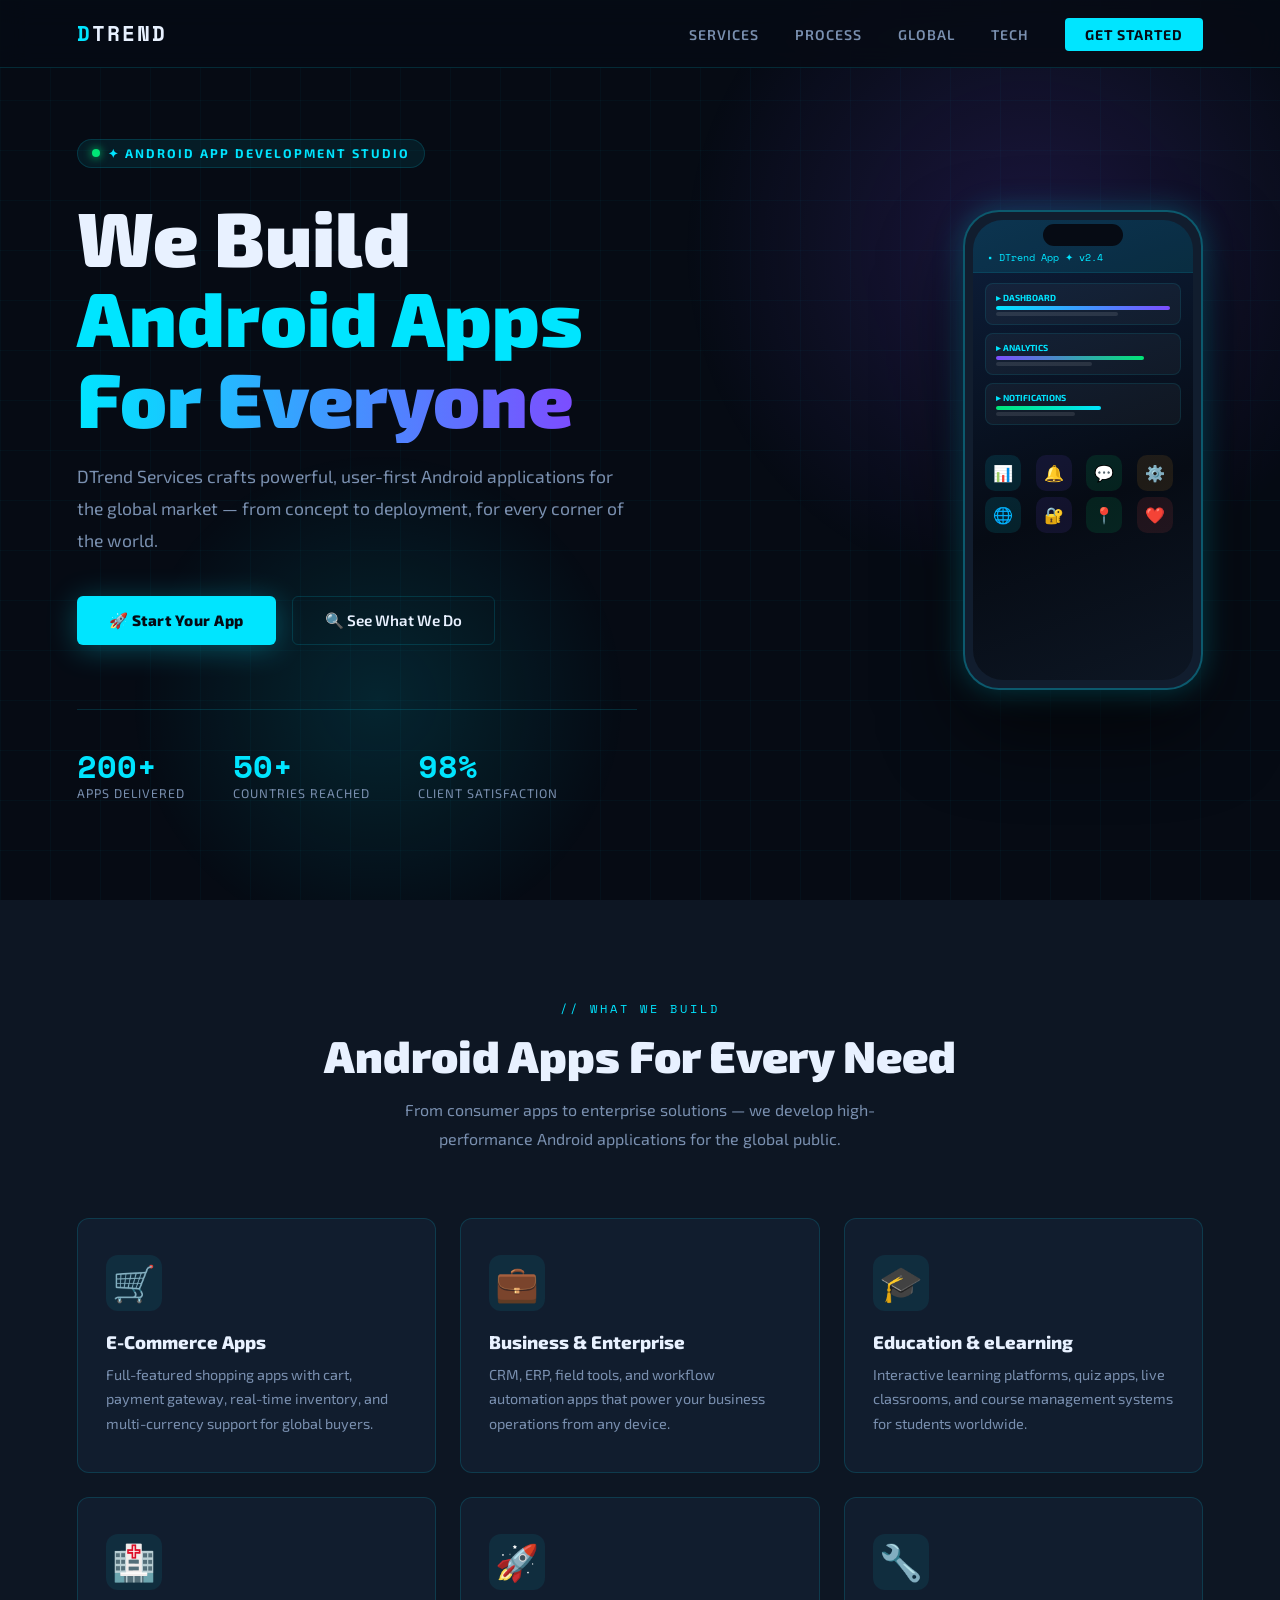
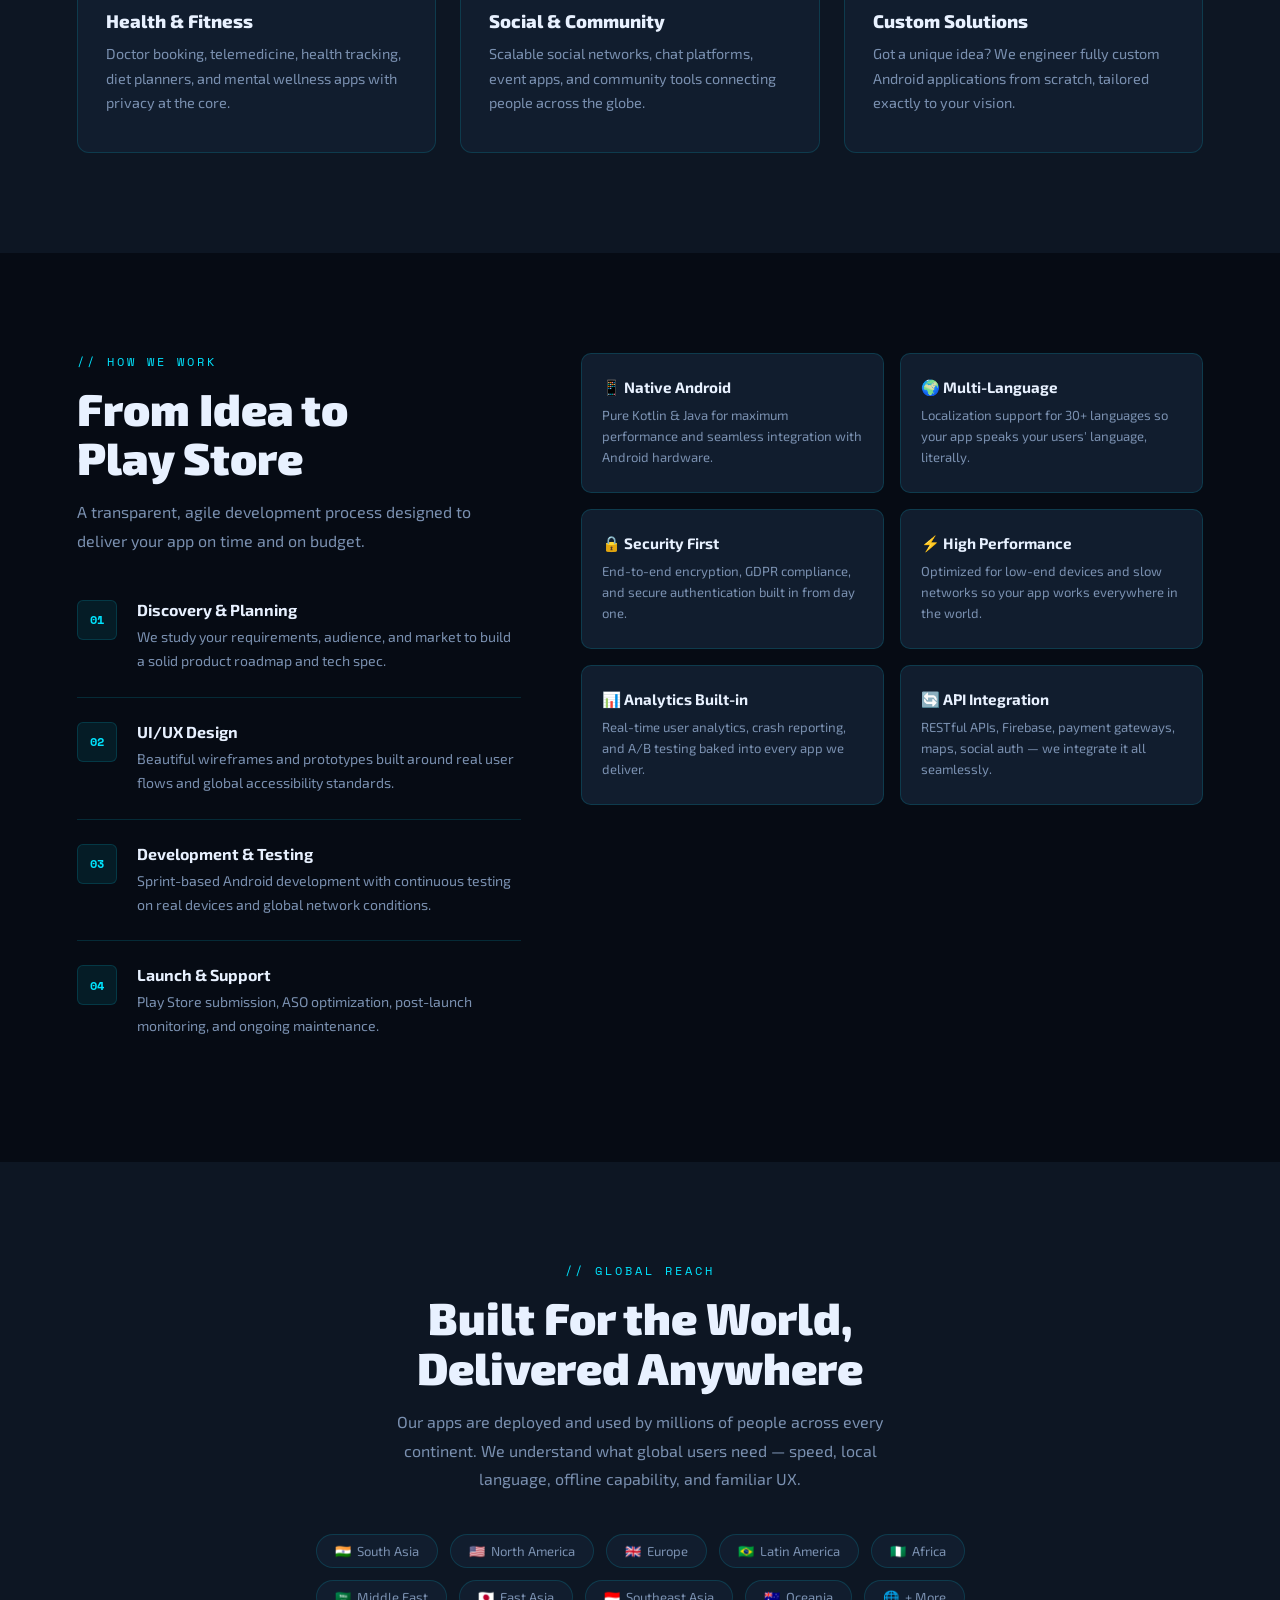
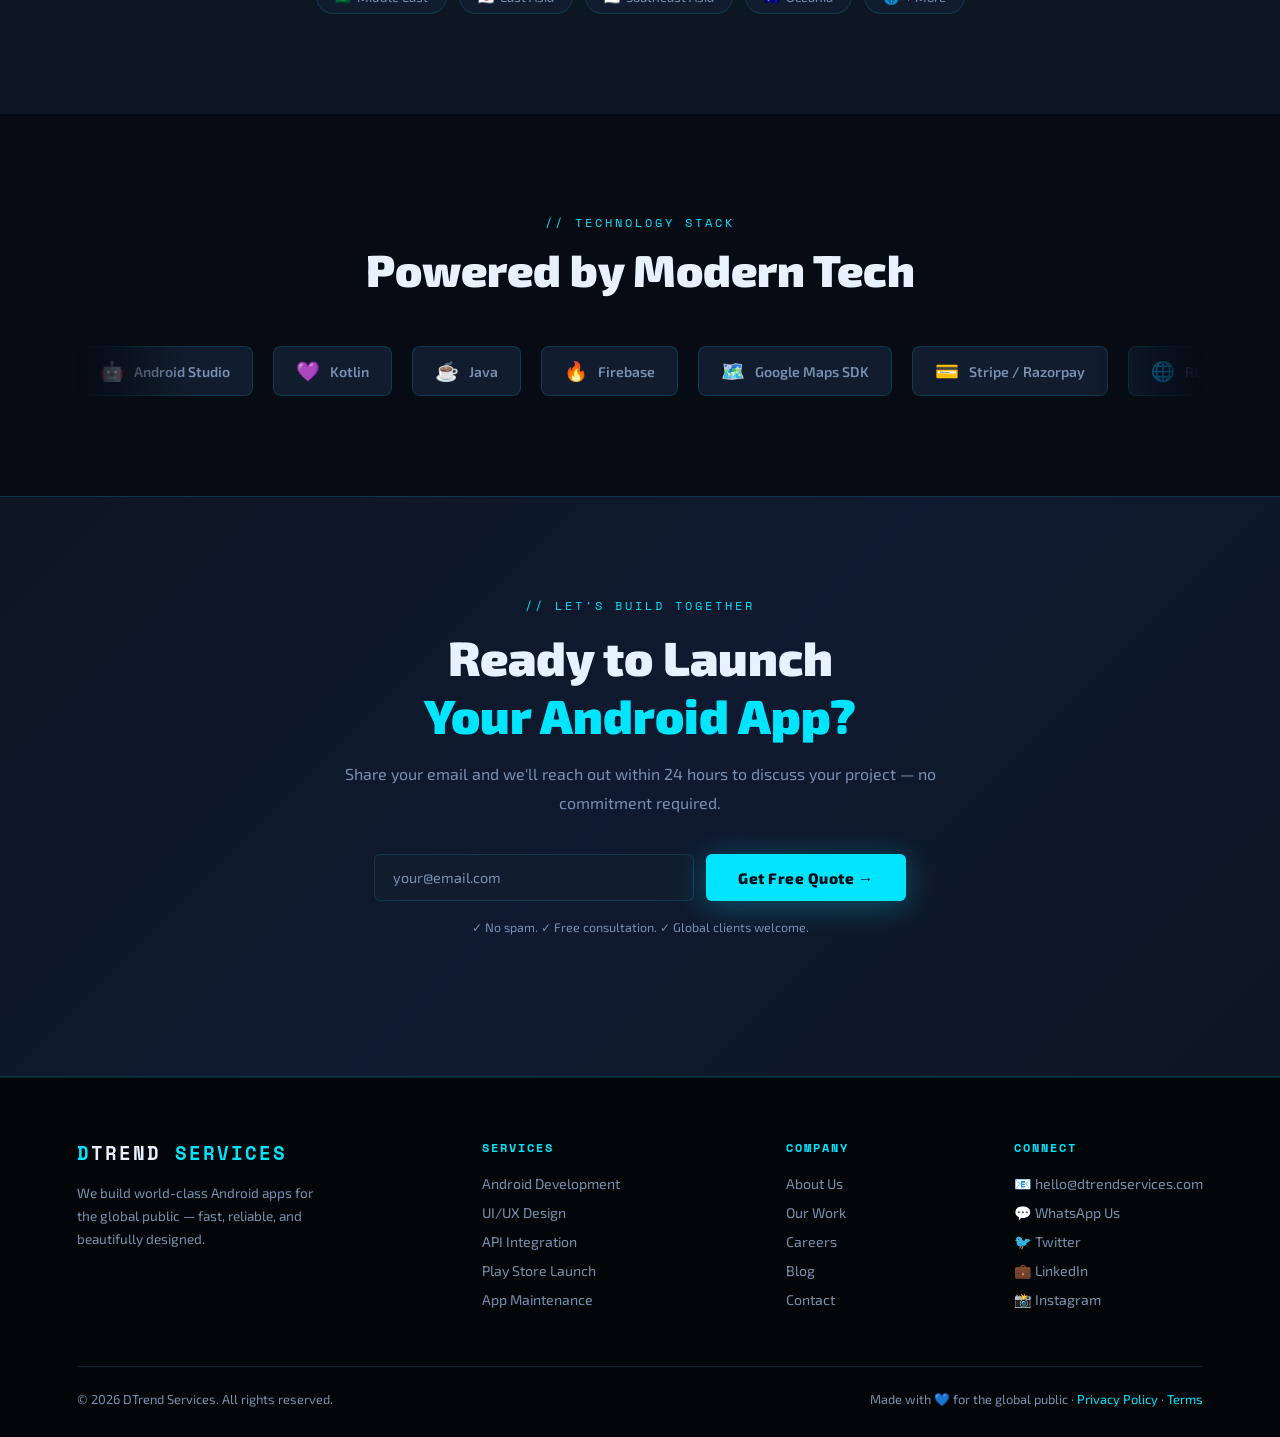
==== index.html @ 8a66a183 "create index.html" ====
<!DOCTYPE html>
<html lang="en">
<head>
  <meta charset="UTF-8" />
  <meta name="viewport" content="width=device-width, initial-scale=1.0"/>
  <title>DTrend Services – Android App Development</title>
  <link href="https://fonts.googleapis.com/css2?family=Exo+2:wght@300;400;600;800;900&family=Space+Mono:wght@400;700&display=swap" rel="stylesheet"/>
  <style>
    *, *::before, *::after { box-sizing: border-box; margin: 0; padding: 0; }

    :root {
      --bg: #060b14;
      --surface: #0d1623;
      --card: #111d2e;
      --accent: #00e5ff;
      --accent2: #7c4dff;
      --accent3: #00e676;
      --text: #e8f1ff;
      --muted: #7a90b0;
      --border: rgba(0,229,255,0.15);
      --glow: 0 0 30px rgba(0,229,255,0.25);
    }

    html { scroll-behavior: smooth; }

    body {
      font-family: 'Exo 2', sans-serif;
      background: var(--bg);
      color: var(--text);
      overflow-x: hidden;
    }

    /* ── GRID BACKGROUND ── */
    body::before {
      content: '';
      position: fixed;
      inset: 0;
      background-image:
        linear-gradient(rgba(0,229,255,0.03) 1px, transparent 1px),
        linear-gradient(90deg, rgba(0,229,255,0.03) 1px, transparent 1px);
      background-size: 50px 50px;
      pointer-events: none;
      z-index: 0;
    }

    /* ── NAV ── */
    nav {
      position: fixed; top: 0; width: 100%; z-index: 100;
      display: flex; align-items: center; justify-content: space-between;
      padding: 18px 6%;
      background: rgba(6,11,20,0.85);
      backdrop-filter: blur(14px);
      border-bottom: 1px solid var(--border);
    }
    .logo {
      font-family: 'Space Mono', monospace;
      font-size: 1.3rem; font-weight: 700;
      color: var(--accent);
      letter-spacing: 2px;
      text-decoration: none;
    }
    .logo span { color: var(--text); }
    nav ul { list-style: none; display: flex; gap: 36px; }
    nav ul a {
      color: var(--muted); text-decoration: none;
      font-size: 0.88rem; font-weight: 600; letter-spacing: 1px;
      text-transform: uppercase; transition: color 0.3s;
    }
    nav ul a:hover { color: var(--accent); }
    .nav-cta {
      background: var(--accent); color: #060b14 !important;
      padding: 8px 20px; border-radius: 4px;
      font-weight: 700 !important; transition: box-shadow 0.3s !important;
    }
    .nav-cta:hover { box-shadow: 0 0 20px rgba(0,229,255,0.5) !important; color: #060b14 !important; }

    /* ── HERO ── */
    #hero {
      position: relative; min-height: 100vh;
      display: flex; align-items: center;
      padding: 120px 6% 80px;
      overflow: hidden;
    }
    .hero-glow {
      position: absolute; width: 700px; height: 700px;
      background: radial-gradient(circle, rgba(124,77,255,0.18) 0%, transparent 70%);
      top: -100px; right: -100px; pointer-events: none;
    }
    .hero-glow2 {
      position: absolute; width: 500px; height: 500px;
      background: radial-gradient(circle, rgba(0,229,255,0.12) 0%, transparent 70%);
      bottom: -50px; left: 10%; pointer-events: none;
    }
    .hero-content { position: relative; z-index: 2; max-width: 700px; }
    .hero-badge {
      display: inline-flex; align-items: center; gap: 8px;
      background: rgba(0,229,255,0.08);
      border: 1px solid var(--border);
      padding: 6px 14px; border-radius: 20px;
      font-size: 0.78rem; font-weight: 700; letter-spacing: 2px;
      text-transform: uppercase; color: var(--accent); margin-bottom: 28px;
    }
    .hero-badge::before {
      content: ''; width: 8px; height: 8px; border-radius: 50%;
      background: var(--accent3);
      box-shadow: 0 0 10px var(--accent3);
      animation: pulse 2s infinite;
    }
    @keyframes pulse { 0%,100%{opacity:1} 50%{opacity:0.4} }

    h1 {
      font-size: clamp(2.8rem, 6vw, 5rem);
      font-weight: 900; line-height: 1.05;
      margin-bottom: 24px;
    }
    h1 .line-accent { color: var(--accent); }
    h1 .line-grad {
      background: linear-gradient(90deg, var(--accent), var(--accent2));
      -webkit-background-clip: text; -webkit-text-fill-color: transparent;
    }
    .hero-sub {
      font-size: 1.1rem; color: var(--muted); line-height: 1.8;
      max-width: 560px; margin-bottom: 40px;
    }
    .hero-btns { display: flex; gap: 16px; flex-wrap: wrap; }
    .btn-primary {
      display: inline-flex; align-items: center; gap: 8px;
      background: var(--accent); color: #060b14;
      padding: 14px 32px; border-radius: 6px;
      font-weight: 800; font-size: 0.95rem; letter-spacing: 0.5px;
      text-decoration: none; transition: all 0.3s;
      box-shadow: 0 4px 30px rgba(0,229,255,0.3);
    }
    .btn-primary:hover { transform: translateY(-2px); box-shadow: 0 8px 40px rgba(0,229,255,0.5); }
    .btn-secondary {
      display: inline-flex; align-items: center; gap: 8px;
      border: 1px solid var(--border); color: var(--text);
      padding: 14px 32px; border-radius: 6px;
      font-weight: 600; font-size: 0.95rem;
      text-decoration: none; transition: all 0.3s;
    }
    .btn-secondary:hover { border-color: var(--accent); color: var(--accent); }

    .hero-stats {
      display: flex; gap: 48px; margin-top: 64px;
      padding-top: 40px; border-top: 1px solid var(--border);
      flex-wrap: wrap;
    }
    .stat-item {}
    .stat-num {
      font-family: 'Space Mono', monospace;
      font-size: 2rem; font-weight: 700;
      color: var(--accent); line-height: 1;
    }
    .stat-label { font-size: 0.78rem; color: var(--muted); margin-top: 4px; text-transform: uppercase; letter-spacing: 1px; }

    /* PHONE MOCKUP */
    .hero-phone {
      position: absolute; right: 6%; top: 50%;
      transform: translateY(-50%);
      z-index: 2;
    }
    .phone-frame {
      width: 240px; height: 480px;
      background: var(--card);
      border-radius: 36px;
      border: 2px solid rgba(0,229,255,0.3);
      box-shadow: var(--glow), 0 40px 80px rgba(0,0,0,0.6);
      position: relative; overflow: hidden;
      animation: float 4s ease-in-out infinite;
    }
    @keyframes float { 0%,100%{transform:translateY(0)} 50%{transform:translateY(-14px)} }
    .phone-notch {
      position: absolute; top: 12px; left: 50%; transform: translateX(-50%);
      width: 80px; height: 22px; background: #060b14;
      border-radius: 12px; z-index: 5;
    }
    .phone-screen {
      position: absolute; inset: 8px;
      border-radius: 30px; overflow: hidden;
      background: linear-gradient(160deg, #0d1f3c 0%, #060b14 60%, #0d1623 100%);
    }
    .phone-app-bar {
      background: rgba(0,229,255,0.1);
      padding: 30px 14px 8px;
      font-size: 0.6rem; color: var(--accent);
      font-family: 'Space Mono', monospace;
      border-bottom: 1px solid rgba(0,229,255,0.1);
    }
    .phone-app-content { padding: 10px 12px; }
    .phone-card {
      background: rgba(255,255,255,0.04);
      border: 1px solid rgba(0,229,255,0.1);
      border-radius: 8px; padding: 8px 10px;
      margin-bottom: 8px;
    }
    .phone-card-title { font-size: 0.55rem; color: var(--accent); font-weight: 700; margin-bottom: 3px; }
    .phone-card-bar {
      height: 4px; border-radius: 2px;
      background: linear-gradient(90deg, var(--accent), var(--accent2));
      margin-bottom: 2px;
    }
    .phone-card-bar2 {
      height: 4px; border-radius: 2px;
      background: rgba(255,255,255,0.1); width: 70%;
    }
    .phone-icons {
      display: grid; grid-template-columns: repeat(4,1fr);
      gap: 6px; padding: 12px;
    }
    .phone-icon {
      width: 36px; height: 36px; border-radius: 10px;
      display: flex; align-items: center; justify-content: center;
      font-size: 1rem;
    }

    /* ── SECTIONS COMMON ── */
    section { position: relative; z-index: 1; padding: 100px 6%; }
    .section-label {
      font-family: 'Space Mono', monospace;
      font-size: 0.72rem; letter-spacing: 3px; text-transform: uppercase;
      color: var(--accent); margin-bottom: 14px;
    }
    .section-title {
      font-size: clamp(1.8rem, 3.5vw, 2.8rem);
      font-weight: 900; line-height: 1.1; margin-bottom: 16px;
    }
    .section-sub { color: var(--muted); font-size: 1rem; max-width: 540px; line-height: 1.8; }

    /* ── SERVICES ── */
    #services { background: var(--surface); }
    .services-header { text-align: center; margin-bottom: 64px; }
    .services-header .section-sub { margin: 0 auto; }
    .services-grid {
      display: grid;
      grid-template-columns: repeat(auto-fit, minmax(280px, 1fr));
      gap: 24px;
    }
    .service-card {
      background: var(--card);
      border: 1px solid var(--border);
      border-radius: 12px;
      padding: 36px 28px;
      transition: all 0.35s;
      position: relative; overflow: hidden;
    }
    .service-card::before {
      content: '';
      position: absolute; top: 0; left: 0; right: 0; height: 2px;
      background: linear-gradient(90deg, var(--accent), var(--accent2));
      transform: scaleX(0); transform-origin: left;
      transition: transform 0.35s;
    }
    .service-card:hover { transform: translateY(-6px); border-color: rgba(0,229,255,0.3); box-shadow: var(--glow); }
    .service-card:hover::before { transform: scaleX(1); }
    .service-icon {
      font-size: 2.2rem; margin-bottom: 20px;
      width: 56px; height: 56px;
      background: rgba(0,229,255,0.08); border-radius: 12px;
      display: flex; align-items: center; justify-content: center;
    }
    .service-title { font-size: 1.15rem; font-weight: 800; margin-bottom: 10px; }
    .service-desc { color: var(--muted); font-size: 0.9rem; line-height: 1.7; }

    /* ── PROCESS ── */
    #process {}
    .process-wrap { display: flex; align-items: flex-start; gap: 60px; flex-wrap: wrap; }
    .process-left { flex: 1; min-width: 280px; }
    .process-right { flex: 1.4; min-width: 280px; }
    .step-list { margin-top: 20px; }
    .step-item {
      display: flex; gap: 20px; padding: 24px 0;
      border-bottom: 1px solid var(--border);
      transition: all 0.3s;
    }
    .step-item:last-child { border-bottom: none; }
    .step-num {
      font-family: 'Space Mono', monospace;
      font-size: 0.75rem; color: var(--accent);
      background: rgba(0,229,255,0.08);
      border: 1px solid var(--border);
      width: 40px; height: 40px; min-width: 40px;
      display: flex; align-items: center; justify-content: center;
      border-radius: 6px; font-weight: 700;
    }
    .step-content h4 { font-size: 1rem; font-weight: 700; margin-bottom: 6px; }
    .step-content p { color: var(--muted); font-size: 0.88rem; line-height: 1.7; }

    .feature-grid { display: grid; grid-template-columns: 1fr 1fr; gap: 16px; }
    .feature-box {
      background: var(--card);
      border: 1px solid var(--border);
      border-radius: 10px;
      padding: 24px 20px;
    }
    .feature-box h4 { font-size: 0.95rem; font-weight: 700; margin-bottom: 8px; }
    .feature-box p { color: var(--muted); font-size: 0.82rem; line-height: 1.6; }

    /* ── GLOBAL ── */
    #global { background: var(--surface); text-align: center; }
    .globe-wrap { max-width: 700px; margin: 0 auto; }
    .regions {
      display: flex; flex-wrap: wrap; justify-content: center;
      gap: 12px; margin-top: 40px;
    }
    .region-tag {
      background: var(--card); border: 1px solid var(--border);
      padding: 8px 18px; border-radius: 30px;
      font-size: 0.82rem; color: var(--muted);
      transition: all 0.3s;
    }
    .region-tag:hover { border-color: var(--accent); color: var(--accent); }
    .region-tag span { margin-right: 6px; }

    /* ── TECHNOLOGIES ── */
    #tech {}
    .tech-header { text-align: center; margin-bottom: 52px; }
    .tech-track {
      overflow: hidden;
      mask-image: linear-gradient(90deg, transparent, black 10%, black 90%, transparent);
    }
    .tech-inner {
      display: flex; gap: 20px;
      animation: scroll-tech 25s linear infinite;
      width: max-content;
    }
    @keyframes scroll-tech {
      0% { transform: translateX(0); }
      100% { transform: translateX(-50%); }
    }
    .tech-pill {
      display: flex; align-items: center; gap: 10px;
      background: var(--card); border: 1px solid var(--border);
      padding: 12px 22px; border-radius: 8px;
      font-size: 0.88rem; font-weight: 600; white-space: nowrap;
      color: var(--muted);
    }
    .tech-pill span { font-size: 1.2rem; }

    /* ── CTA ── */
    #cta {
      background: linear-gradient(135deg, #0d1623 0%, #0f1a30 50%, #0d1623 100%);
      border-top: 1px solid var(--border);
      border-bottom: 1px solid var(--border);
      text-align: center;
    }
    .cta-inner { max-width: 600px; margin: 0 auto; }
    .cta-inner h2 { font-size: clamp(2rem, 4vw, 3rem); font-weight: 900; margin-bottom: 16px; }
    .cta-inner p { color: var(--muted); margin-bottom: 36px; line-height: 1.8; }
    .cta-form {
      display: flex; gap: 12px; justify-content: center; flex-wrap: wrap;
      margin-bottom: 16px;
    }
    .cta-form input {
      flex: 1; min-width: 220px; max-width: 320px;
      background: var(--card); border: 1px solid var(--border);
      color: var(--text); padding: 14px 18px;
      border-radius: 6px; font-family: 'Exo 2', sans-serif;
      font-size: 0.9rem; outline: none; transition: border 0.3s;
    }
    .cta-form input:focus { border-color: var(--accent); }
    .cta-form input::placeholder { color: var(--muted); }
    .cta-note { font-size: 0.78rem; color: var(--muted); }

    /* ── FOOTER ── */
    footer {
      background: #030609;
      padding: 60px 6% 30px;
      border-top: 1px solid var(--border);
    }
    .footer-top {
      display: flex; justify-content: space-between;
      flex-wrap: wrap; gap: 40px; margin-bottom: 48px;
    }
    .footer-brand .logo { font-size: 1.2rem; display: block; margin-bottom: 14px; }
    .footer-brand p { color: var(--muted); font-size: 0.85rem; max-width: 240px; line-height: 1.7; }
    .footer-col h5 {
      font-size: 0.78rem; text-transform: uppercase; letter-spacing: 2px;
      color: var(--accent); margin-bottom: 16px; font-family: 'Space Mono', monospace;
    }
    .footer-col ul { list-style: none; }
    .footer-col li { margin-bottom: 10px; }
    .footer-col a { color: var(--muted); text-decoration: none; font-size: 0.88rem; transition: color 0.3s; }
    .footer-col a:hover { color: var(--text); }
    .footer-bottom {
      border-top: 1px solid var(--border);
      padding-top: 24px;
      display: flex; justify-content: space-between;
      align-items: center; flex-wrap: gap;
      font-size: 0.8rem; color: var(--muted);
    }
    .footer-bottom a { color: var(--accent); text-decoration: none; }

    /* ── ANIMATIONS ── */
    .fade-up {
      opacity: 0; transform: translateY(30px);
      transition: opacity 0.6s ease, transform 0.6s ease;
    }
    .fade-up.visible { opacity: 1; transform: translateY(0); }

    /* ── RESPONSIVE ── */
    @media (max-width: 900px) {
      .hero-phone { display: none; }
      nav ul { display: none; }
      .process-wrap { flex-direction: column; }
      .feature-grid { grid-template-columns: 1fr; }
    }
    @media (max-width: 600px) {
      section { padding: 70px 5%; }
      .hero-stats { gap: 28px; }
    }
  </style>
</head>
<body>

<!-- NAV -->
<nav>
  <a href="#" class="logo">D<span>TREND</span></a>
  <ul>
    <li><a href="#services">Services</a></li>
    <li><a href="#process">Process</a></li>
    <li><a href="#global">Global</a></li>
    <li><a href="#tech">Tech</a></li>
    <li><a href="#cta" class="nav-cta">Get Started</a></li>
  </ul>
</nav>

<!-- HERO -->
<section id="hero">
  <div class="hero-glow"></div>
  <div class="hero-glow2"></div>
  <div class="hero-content">
    <div class="hero-badge">✦ Android App Development Studio</div>
    <h1>
      We Build<br/>
      <span class="line-accent">Android Apps</span><br/>
      <span class="line-grad">For Everyone</span>
    </h1>
    <p class="hero-sub">
      DTrend Services crafts powerful, user-first Android applications for the global market — from concept to deployment, for every corner of the world.
    </p>
    <div class="hero-btns">
      <a href="#cta" class="btn-primary">🚀 Start Your App</a>
      <a href="#services" class="btn-secondary">🔍 See What We Do</a>
    </div>
    <div class="hero-stats">
      <div class="stat-item">
        <div class="stat-num">200+</div>
        <div class="stat-label">Apps Delivered</div>
      </div>
      <div class="stat-item">
        <div class="stat-num">50+</div>
        <div class="stat-label">Countries Reached</div>
      </div>
      <div class="stat-item">
        <div class="stat-num">98%</div>
        <div class="stat-label">Client Satisfaction</div>
      </div>
    </div>
  </div>

  <!-- Phone Mockup -->
  <div class="hero-phone">
    <div class="phone-frame">
      <div class="phone-notch"></div>
      <div class="phone-screen">
        <div class="phone-app-bar">▪ DTrend App ✦ v2.4</div>
        <div class="phone-app-content">
          <div class="phone-card">
            <div class="phone-card-title">▸ DASHBOARD</div>
            <div class="phone-card-bar"></div>
            <div class="phone-card-bar2"></div>
          </div>
          <div class="phone-card">
            <div class="phone-card-title">▸ ANALYTICS</div>
            <div class="phone-card-bar" style="width:85%;background:linear-gradient(90deg,#7c4dff,#00e676)"></div>
            <div class="phone-card-bar2" style="width:55%"></div>
          </div>
          <div class="phone-card">
            <div class="phone-card-title">▸ NOTIFICATIONS</div>
            <div class="phone-card-bar" style="width:60%;background:linear-gradient(90deg,#00e676,#00e5ff)"></div>
            <div class="phone-card-bar2" style="width:45%"></div>
          </div>
        </div>
        <div class="phone-icons">
          <div class="phone-icon" style="background:rgba(0,229,255,0.1)">📊</div>
          <div class="phone-icon" style="background:rgba(124,77,255,0.1)">🔔</div>
          <div class="phone-icon" style="background:rgba(0,230,118,0.1)">💬</div>
          <div class="phone-icon" style="background:rgba(255,167,38,0.1)">⚙️</div>
          <div class="phone-icon" style="background:rgba(0,229,255,0.1)">🌐</div>
          <div class="phone-icon" style="background:rgba(124,77,255,0.1)">🔐</div>
          <div class="phone-icon" style="background:rgba(0,230,118,0.1)">📍</div>
          <div class="phone-icon" style="background:rgba(255,82,82,0.1)">❤️</div>
        </div>
      </div>
    </div>
  </div>
</section>

<!-- SERVICES -->
<section id="services">
  <div class="services-header fade-up">
    <div class="section-label">// What We Build</div>
    <h2 class="section-title">Android Apps For Every Need</h2>
    <p class="section-sub">From consumer apps to enterprise solutions — we develop high-performance Android applications for the global public.</p>
  </div>
  <div class="services-grid">
    <div class="service-card fade-up">
      <div class="service-icon">🛒</div>
      <div class="service-title">E-Commerce Apps</div>
      <p class="service-desc">Full-featured shopping apps with cart, payment gateway, real-time inventory, and multi-currency support for global buyers.</p>
    </div>
    <div class="service-card fade-up">
      <div class="service-icon">💼</div>
      <div class="service-title">Business & Enterprise</div>
      <p class="service-desc">CRM, ERP, field tools, and workflow automation apps that power your business operations from any device.</p>
    </div>
    <div class="service-card fade-up">
      <div class="service-icon">🎓</div>
      <div class="service-title">Education & eLearning</div>
      <p class="service-desc">Interactive learning platforms, quiz apps, live classrooms, and course management systems for students worldwide.</p>
    </div>
    <div class="service-card fade-up">
      <div class="service-icon">🏥</div>
      <div class="service-title">Health & Fitness</div>
      <p class="service-desc">Doctor booking, telemedicine, health tracking, diet planners, and mental wellness apps with privacy at the core.</p>
    </div>
    <div class="service-card fade-up">
      <div class="service-icon">🚀</div>
      <div class="service-title">Social & Community</div>
      <p class="service-desc">Scalable social networks, chat platforms, event apps, and community tools connecting people across the globe.</p>
    </div>
    <div class="service-card fade-up">
      <div class="service-icon">🔧</div>
      <div class="service-title">Custom Solutions</div>
      <p class="service-desc">Got a unique idea? We engineer fully custom Android applications from scratch, tailored exactly to your vision.</p>
    </div>
  </div>
</section>

<!-- PROCESS -->
<section id="process">
  <div class="process-wrap">
    <div class="process-left fade-up">
      <div class="section-label">// How We Work</div>
      <h2 class="section-title">From Idea to<br/>Play Store</h2>
      <p class="section-sub">A transparent, agile development process designed to deliver your app on time and on budget.</p>
      <div class="step-list">
        <div class="step-item">
          <div class="step-num">01</div>
          <div class="step-content">
            <h4>Discovery & Planning</h4>
            <p>We study your requirements, audience, and market to build a solid product roadmap and tech spec.</p>
          </div>
        </div>
        <div class="step-item">
          <div class="step-num">02</div>
          <div class="step-content">
            <h4>UI/UX Design</h4>
            <p>Beautiful wireframes and prototypes built around real user flows and global accessibility standards.</p>
          </div>
        </div>
        <div class="step-item">
          <div class="step-num">03</div>
          <div class="step-content">
            <h4>Development & Testing</h4>
            <p>Sprint-based Android development with continuous testing on real devices and global network conditions.</p>
          </div>
        </div>
        <div class="step-item">
          <div class="step-num">04</div>
          <div class="step-content">
            <h4>Launch & Support</h4>
            <p>Play Store submission, ASO optimization, post-launch monitoring, and ongoing maintenance.</p>
          </div>
        </div>
      </div>
    </div>
    <div class="process-right fade-up">
      <div class="feature-grid">
        <div class="feature-box">
          <h4>📱 Native Android</h4>
          <p>Pure Kotlin & Java for maximum performance and seamless integration with Android hardware.</p>
        </div>
        <div class="feature-box">
          <h4>🌍 Multi-Language</h4>
          <p>Localization support for 30+ languages so your app speaks your users' language, literally.</p>
        </div>
        <div class="feature-box">
          <h4>🔒 Security First</h4>
          <p>End-to-end encryption, GDPR compliance, and secure authentication built in from day one.</p>
        </div>
        <div class="feature-box">
          <h4>⚡ High Performance</h4>
          <p>Optimized for low-end devices and slow networks so your app works everywhere in the world.</p>
        </div>
        <div class="feature-box">
          <h4>📊 Analytics Built-in</h4>
          <p>Real-time user analytics, crash reporting, and A/B testing baked into every app we deliver.</p>
        </div>
        <div class="feature-box">
          <h4>🔄 API Integration</h4>
          <p>RESTful APIs, Firebase, payment gateways, maps, social auth — we integrate it all seamlessly.</p>
        </div>
      </div>
    </div>
  </div>
</section>

<!-- GLOBAL REACH -->
<section id="global">
  <div class="globe-wrap fade-up">
    <div class="section-label">// Global Reach</div>
    <h2 class="section-title">Built For the World,<br/>Delivered Anywhere</h2>
    <p class="section-sub" style="margin:0 auto">Our apps are deployed and used by millions of people across every continent. We understand what global users need — speed, local language, offline capability, and familiar UX.</p>
    <div class="regions">
      <div class="region-tag"><span>🇮🇳</span>South Asia</div>
      <div class="region-tag"><span>🇺🇸</span>North America</div>
      <div class="region-tag"><span>🇬🇧</span>Europe</div>
      <div class="region-tag"><span>🇧🇷</span>Latin America</div>
      <div class="region-tag"><span>🇳🇬</span>Africa</div>
      <div class="region-tag"><span>🇸🇦</span>Middle East</div>
      <div class="region-tag"><span>🇯🇵</span>East Asia</div>
      <div class="region-tag"><span>🇮🇩</span>Southeast Asia</div>
      <div class="region-tag"><span>🇦🇺</span>Oceania</div>
      <div class="region-tag"><span>🌐</span>+ More</div>
    </div>
  </div>
</section>

<!-- TECH STACK -->
<section id="tech">
  <div class="tech-header fade-up">
    <div class="section-label">// Technology Stack</div>
    <h2 class="section-title">Powered by Modern Tech</h2>
  </div>
  <div class="tech-track">
    <div class="tech-inner" id="techInner">
      <div class="tech-pill"><span>🤖</span> Android Studio</div>
      <div class="tech-pill"><span>💜</span> Kotlin</div>
      <div class="tech-pill"><span>☕</span> Java</div>
      <div class="tech-pill"><span>🔥</span> Firebase</div>
      <div class="tech-pill"><span>🗺️</span> Google Maps SDK</div>
      <div class="tech-pill"><span>💳</span> Stripe / Razorpay</div>
      <div class="tech-pill"><span>🌐</span> REST APIs</div>
      <div class="tech-pill"><span>📦</span> Room DB</div>
      <div class="tech-pill"><span>🏛️</span> MVVM Architecture</div>
      <div class="tech-pill"><span>🧪</span> Espresso Testing</div>
      <div class="tech-pill"><span>📡</span> Retrofit</div>
      <div class="tech-pill"><span>🐳</span> Docker Backend</div>
      <div class="tech-pill"><span>☁️</span> AWS / GCP</div>
      <div class="tech-pill"><span>🔔</span> FCM Push Notifications</div>
      <!-- Duplicate for loop -->
      <div class="tech-pill"><span>🤖</span> Android Studio</div>
      <div class="tech-pill"><span>💜</span> Kotlin</div>
      <div class="tech-pill"><span>☕</span> Java</div>
      <div class="tech-pill"><span>🔥</span> Firebase</div>
      <div class="tech-pill"><span>🗺️</span> Google Maps SDK</div>
      <div class="tech-pill"><span>💳</span> Stripe / Razorpay</div>
      <div class="tech-pill"><span>🌐</span> REST APIs</div>
      <div class="tech-pill"><span>📦</span> Room DB</div>
      <div class="tech-pill"><span>🏛️</span> MVVM Architecture</div>
      <div class="tech-pill"><span>🧪</span> Espresso Testing</div>
      <div class="tech-pill"><span>📡</span> Retrofit</div>
      <div class="tech-pill"><span>🐳</span> Docker Backend</div>
      <div class="tech-pill"><span>☁️</span> AWS / GCP</div>
      <div class="tech-pill"><span>🔔</span> FCM Push Notifications</div>
    </div>
  </div>
</section>

<!-- CTA -->
<section id="cta">
  <div class="cta-inner fade-up">
    <div class="section-label">// Let's Build Together</div>
    <h2>Ready to Launch<br/><span style="color:var(--accent)">Your Android App?</span></h2>
    <p>Share your email and we'll reach out within 24 hours to discuss your project — no commitment required.</p>
    <div class="cta-form">
      <input type="email" placeholder="your@email.com" id="emailInput"/>
      <a href="mailto:hello@dtrendservices.com" class="btn-primary" onclick="handleCTA()">Get Free Quote →</a>
    </div>
    <p class="cta-note">✓ No spam. ✓ Free consultation. ✓ Global clients welcome.</p>
  </div>
</section>

<!-- FOOTER -->
<footer>
  <div class="footer-top">
    <div class="footer-brand">
      <a href="#" class="logo">D<span>TREND</span> SERVICES</a>
      <p>We build world-class Android apps for the global public — fast, reliable, and beautifully designed.</p>
    </div>
    <div class="footer-col">
      <h5>Services</h5>
      <ul>
        <li><a href="#">Android Development</a></li>
        <li><a href="#">UI/UX Design</a></li>
        <li><a href="#">API Integration</a></li>
        <li><a href="#">Play Store Launch</a></li>
        <li><a href="#">App Maintenance</a></li>
      </ul>
    </div>
    <div class="footer-col">
      <h5>Company</h5>
      <ul>
        <li><a href="#">About Us</a></li>
        <li><a href="#">Our Work</a></li>
        <li><a href="#">Careers</a></li>
        <li><a href="#">Blog</a></li>
        <li><a href="#">Contact</a></li>
      </ul>
    </div>
    <div class="footer-col">
      <h5>Connect</h5>
      <ul>
        <li><a href="mailto:hello@dtrendservices.com">📧 hello@dtrendservices.com</a></li>
        <li><a href="#">💬 WhatsApp Us</a></li>
        <li><a href="#">🐦 Twitter</a></li>
        <li><a href="#">💼 LinkedIn</a></li>
        <li><a href="#">📸 Instagram</a></li>
      </ul>
    </div>
  </div>
  <div class="footer-bottom">
    <span>© 2026 DTrend Services. All rights reserved.</span>
    <span>Made with 💙 for the global public · <a href="#">Privacy Policy</a> · <a href="#">Terms</a></span>
  </div>
</footer>

<script>
  // Intersection Observer for fade-up
  const observer = new IntersectionObserver((entries) => {
    entries.forEach((e, i) => {
      if (e.isIntersecting) {
        setTimeout(() => e.target.classList.add('visible'), i * 100);
      }
    });
  }, { threshold: 0.1 });
  document.querySelectorAll('.fade-up').forEach(el => observer.observe(el));

  // CTA
  function handleCTA() {
    const val = document.getElementById('emailInput').value;
    if (val) alert('Thanks! We\'ll reach out to ' + val + ' within 24 hours. 🚀');
  }
</script>
</body>
</html>
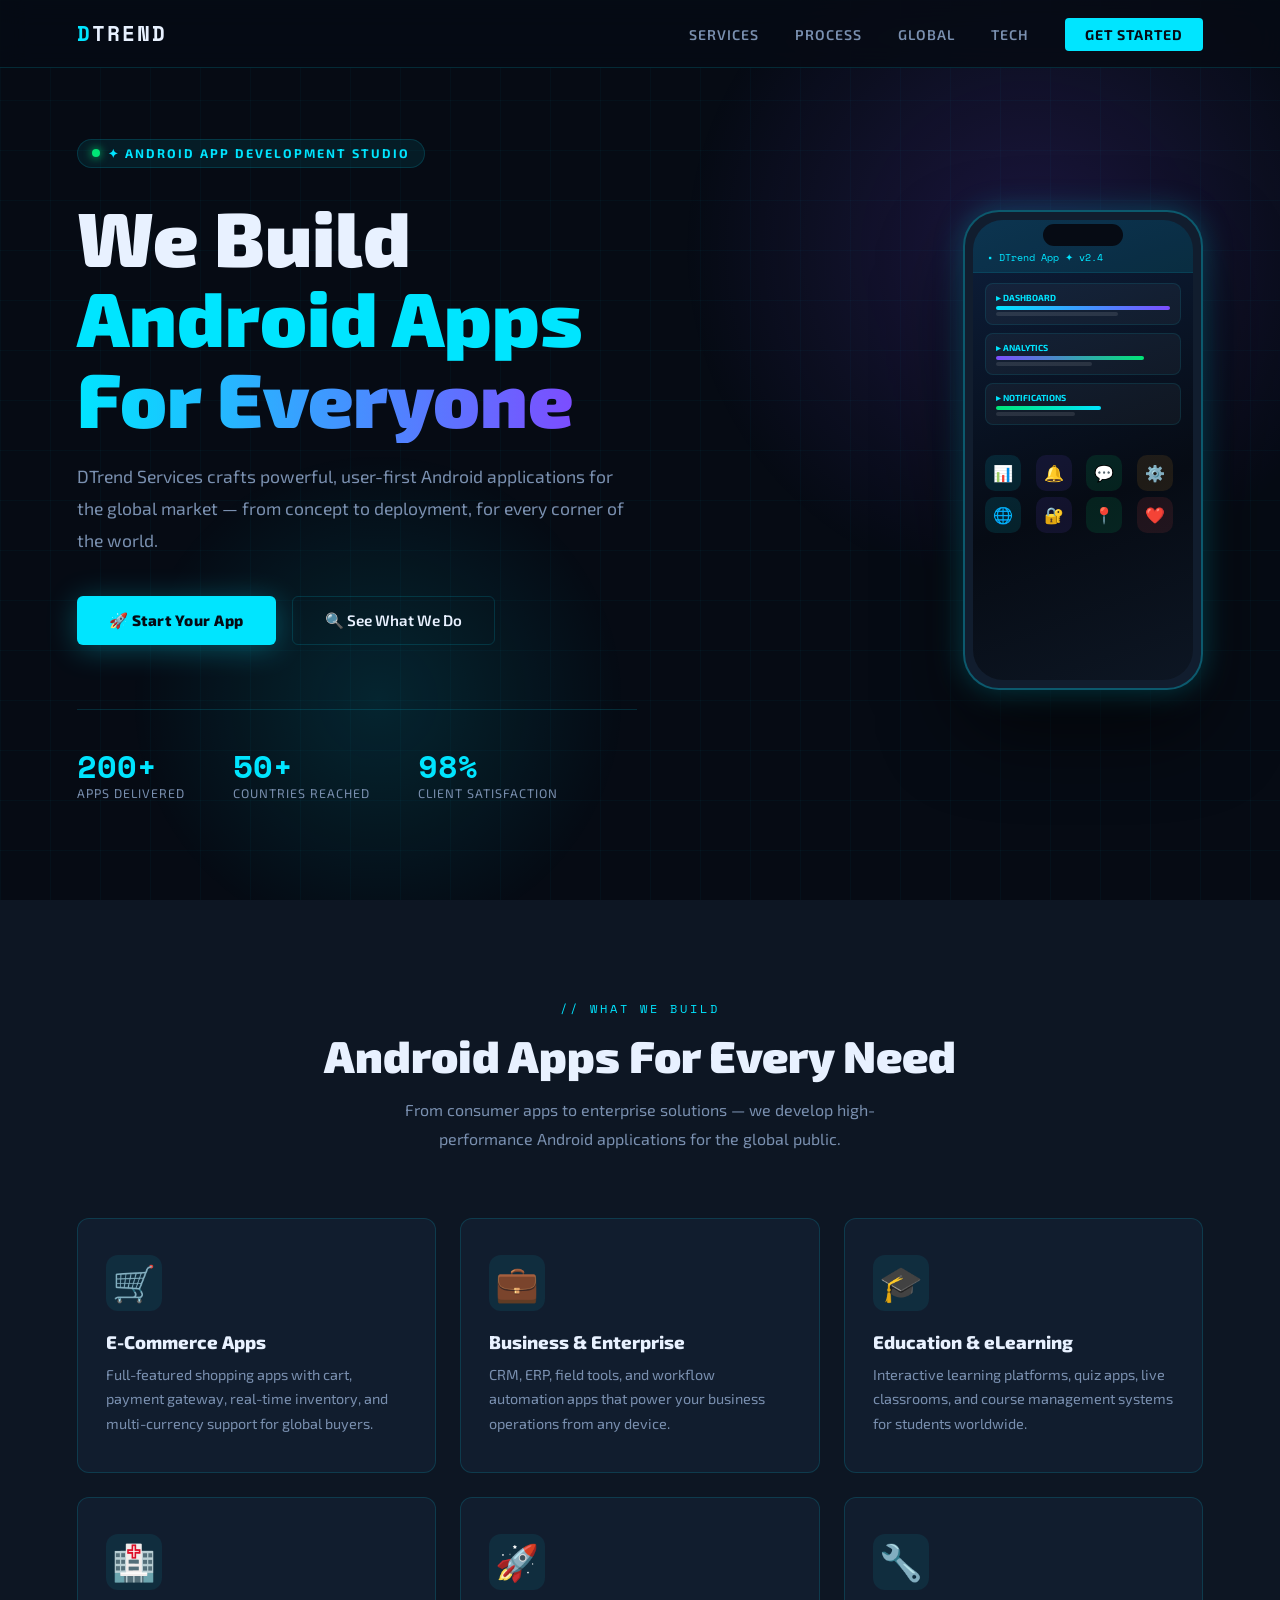
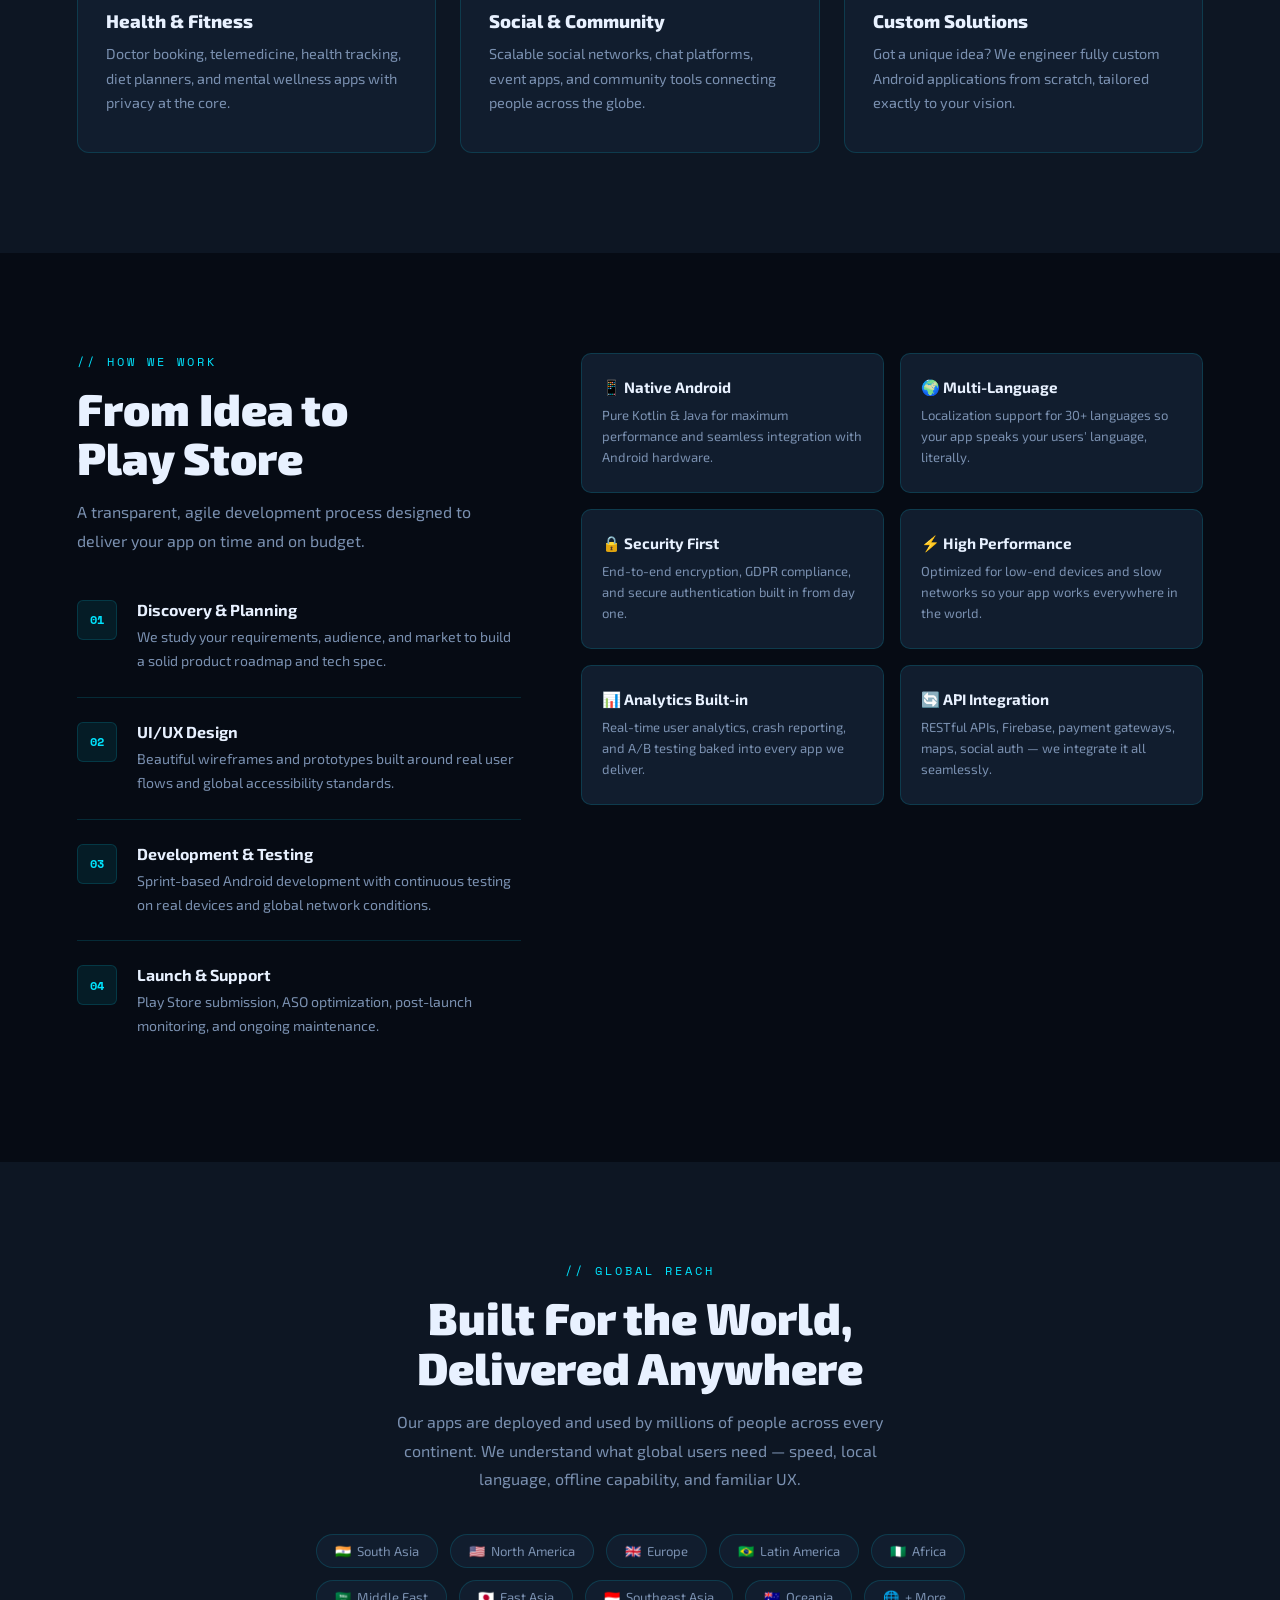
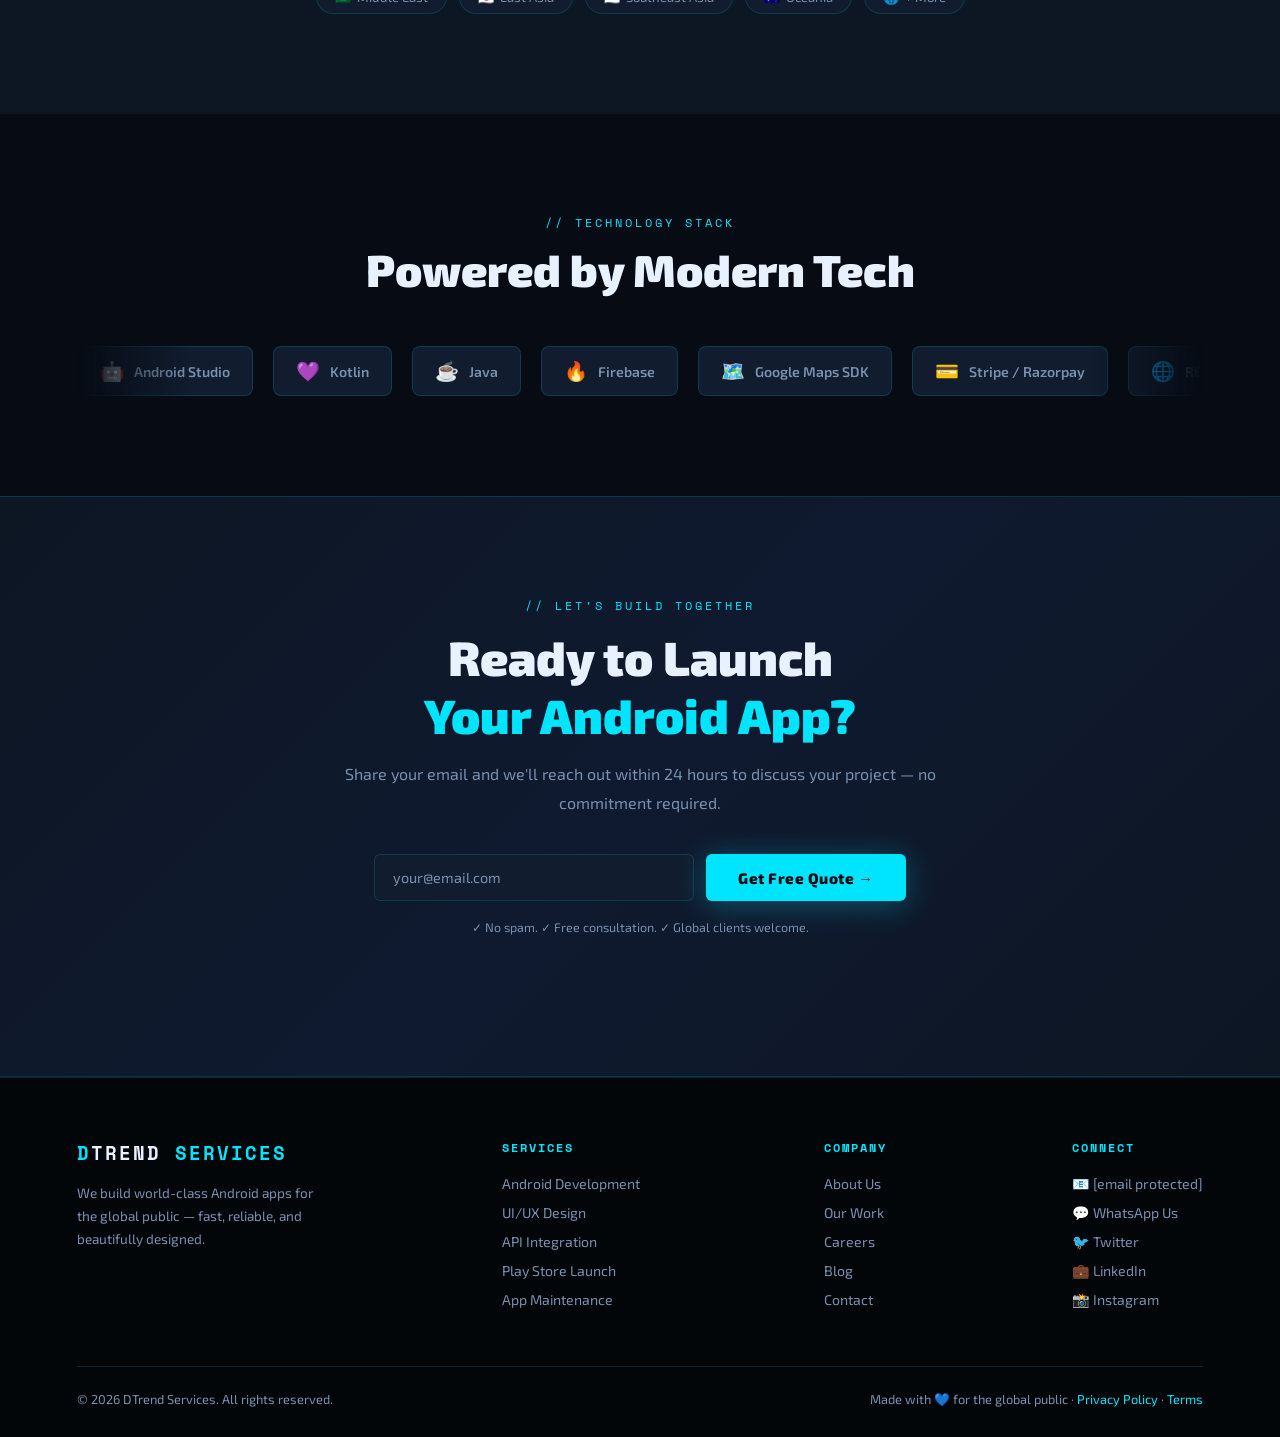
==== commit 3af5f725: "Add Google site verification meta tag" ====
--- a/index.html
+++ b/index.html
@@ -4,6 +4,7 @@
   <meta charset="UTF-8" />
   <meta name="viewport" content="width=device-width, initial-scale=1.0"/>
   <title>DTrend Services – Android App Development</title>
+  <meta name="google-site-verification" content="yepnvltr_1LK0rSzXfYZOBU0BRPnySfk_g0vSDw6D-w" />
   <link href="https://fonts.googleapis.com/css2?family=Exo+2:wght@300;400;600;800;900&family=Space+Mono:wght@400;700&display=swap" rel="stylesheet"/>
   <style>
     *, *::before, *::after { box-sizing: border-box; margin: 0; padding: 0; }
@@ -677,7 +678,7 @@
     <p>Share your email and we'll reach out within 24 hours to discuss your project — no commitment required.</p>
     <div class="cta-form">
       <input type="email" placeholder="your@email.com" id="emailInput"/>
-      <a href="mailto:hello@dtrendservices.com" class="btn-primary" onclick="handleCTA()">Get Free Quote →</a>
+      <a href="/cdn-cgi/l/email-protection#422a272e2e2d02263630272c26312730342b2127316c212d2f" class="btn-primary" onclick="handleCTA()">Get Free Quote →</a>
     </div>
     <p class="cta-note">✓ No spam. ✓ Free consultation. ✓ Global clients welcome.</p>
   </div>
@@ -713,7 +714,7 @@
     <div class="footer-col">
       <h5>Connect</h5>
       <ul>
-        <li><a href="mailto:hello@dtrendservices.com">📧 hello@dtrendservices.com</a></li>
+        <li><a href="/cdn-cgi/l/email-protection#2e464b4242416e4a5a5c4b404a5d4b5c58474d4b5d004d4143">📧 <span class="__cf_email__" data-cfemail="90f8f5fcfcffd0f4e4e2f5fef4e3f5e2e6f9f3f5e3bef3fffd">[email&#160;protected]</span></a></li>
         <li><a href="#">💬 WhatsApp Us</a></li>
         <li><a href="#">🐦 Twitter</a></li>
         <li><a href="#">💼 LinkedIn</a></li>
@@ -727,7 +728,7 @@
   </div>
 </footer>
 
-<script>
+<script data-cfasync="false" src="/cdn-cgi/scripts/5c5dd728/cloudflare-static/email-decode.min.js"></script><script>
   // Intersection Observer for fade-up
   const observer = new IntersectionObserver((entries) => {
     entries.forEach((e, i) => {
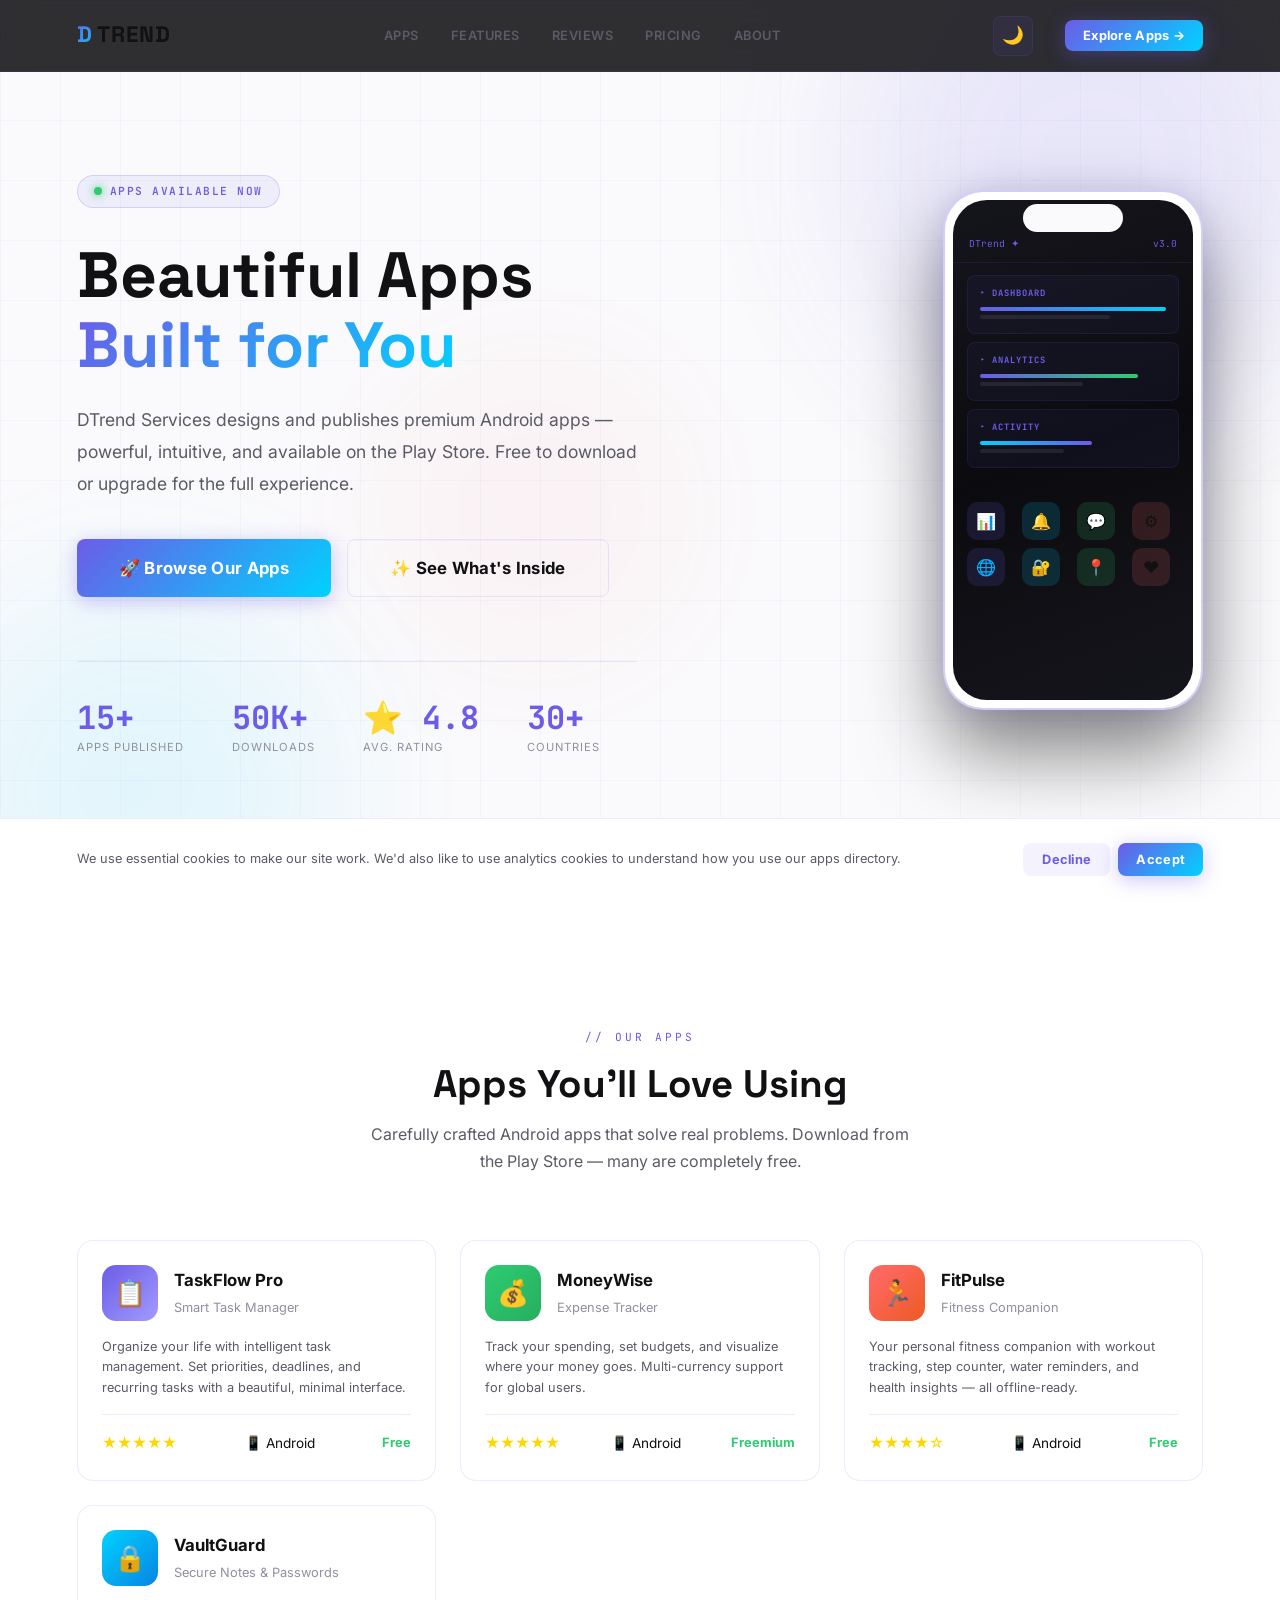
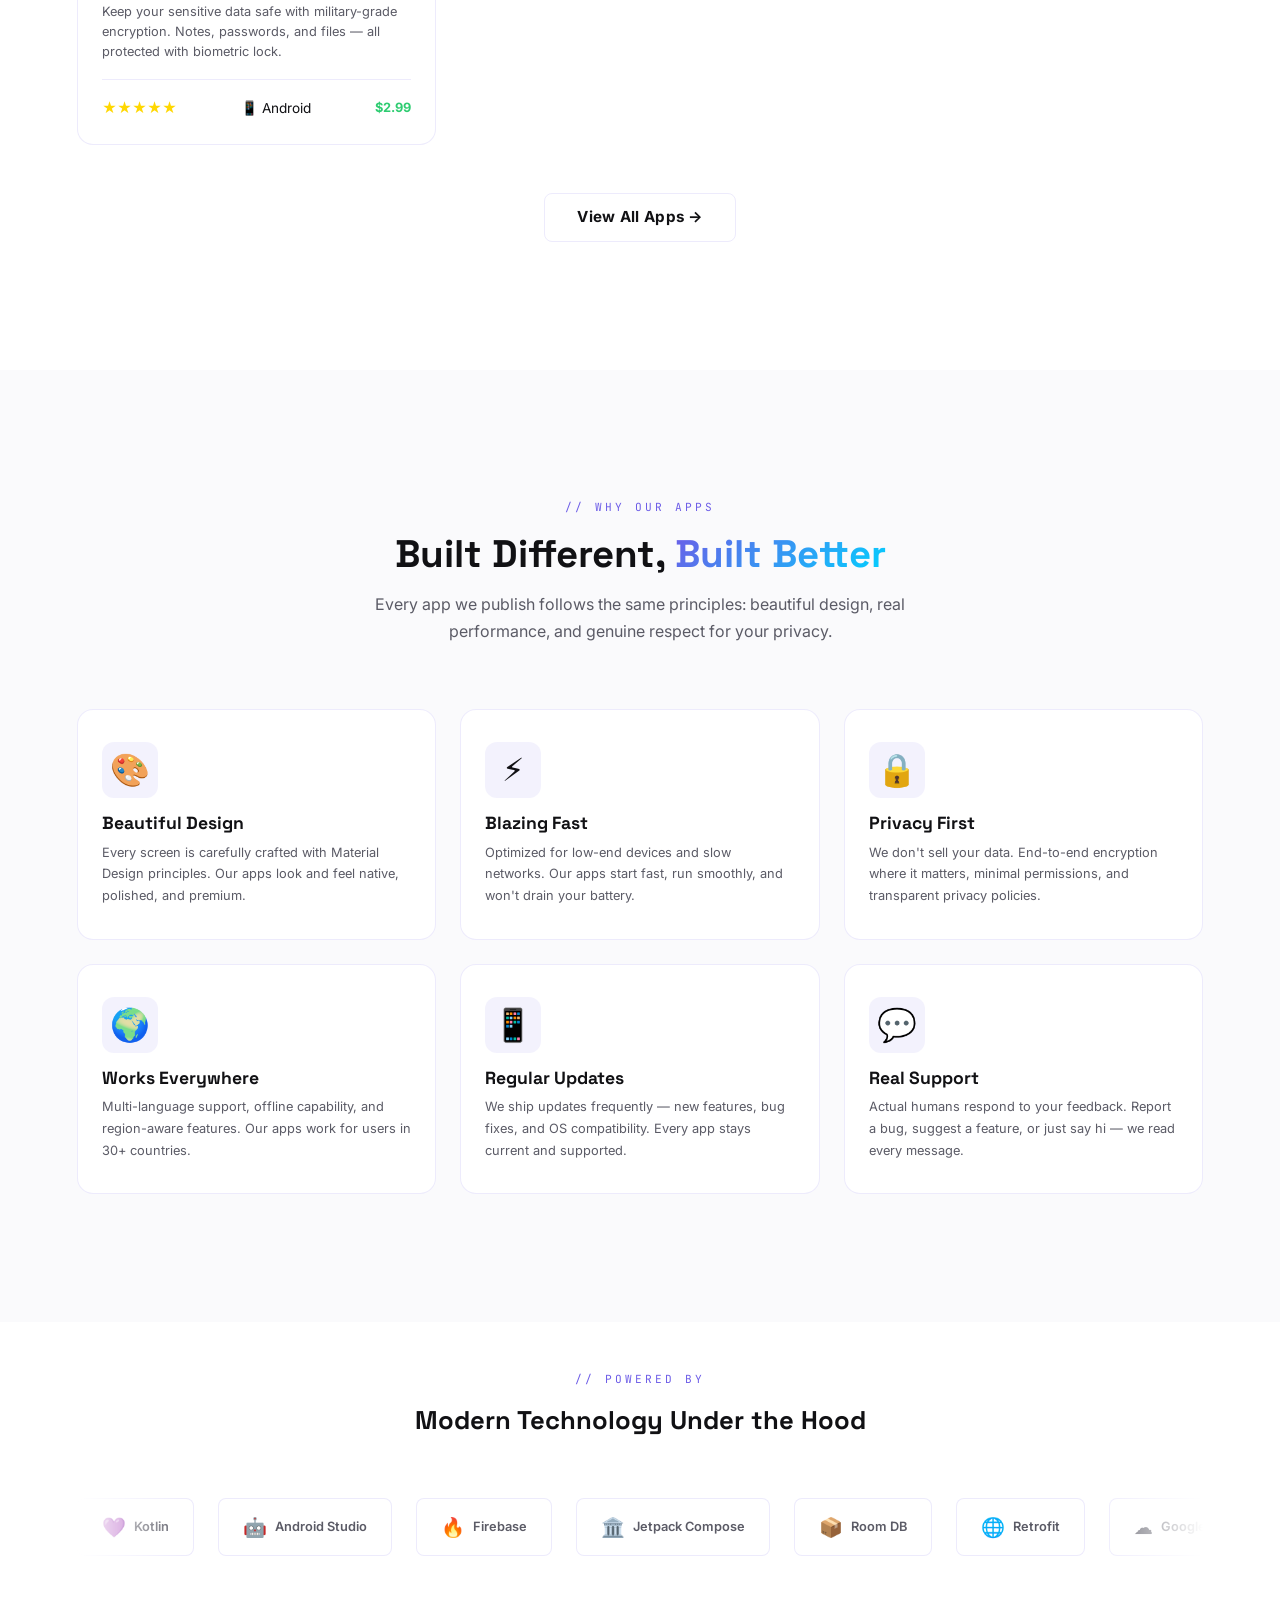
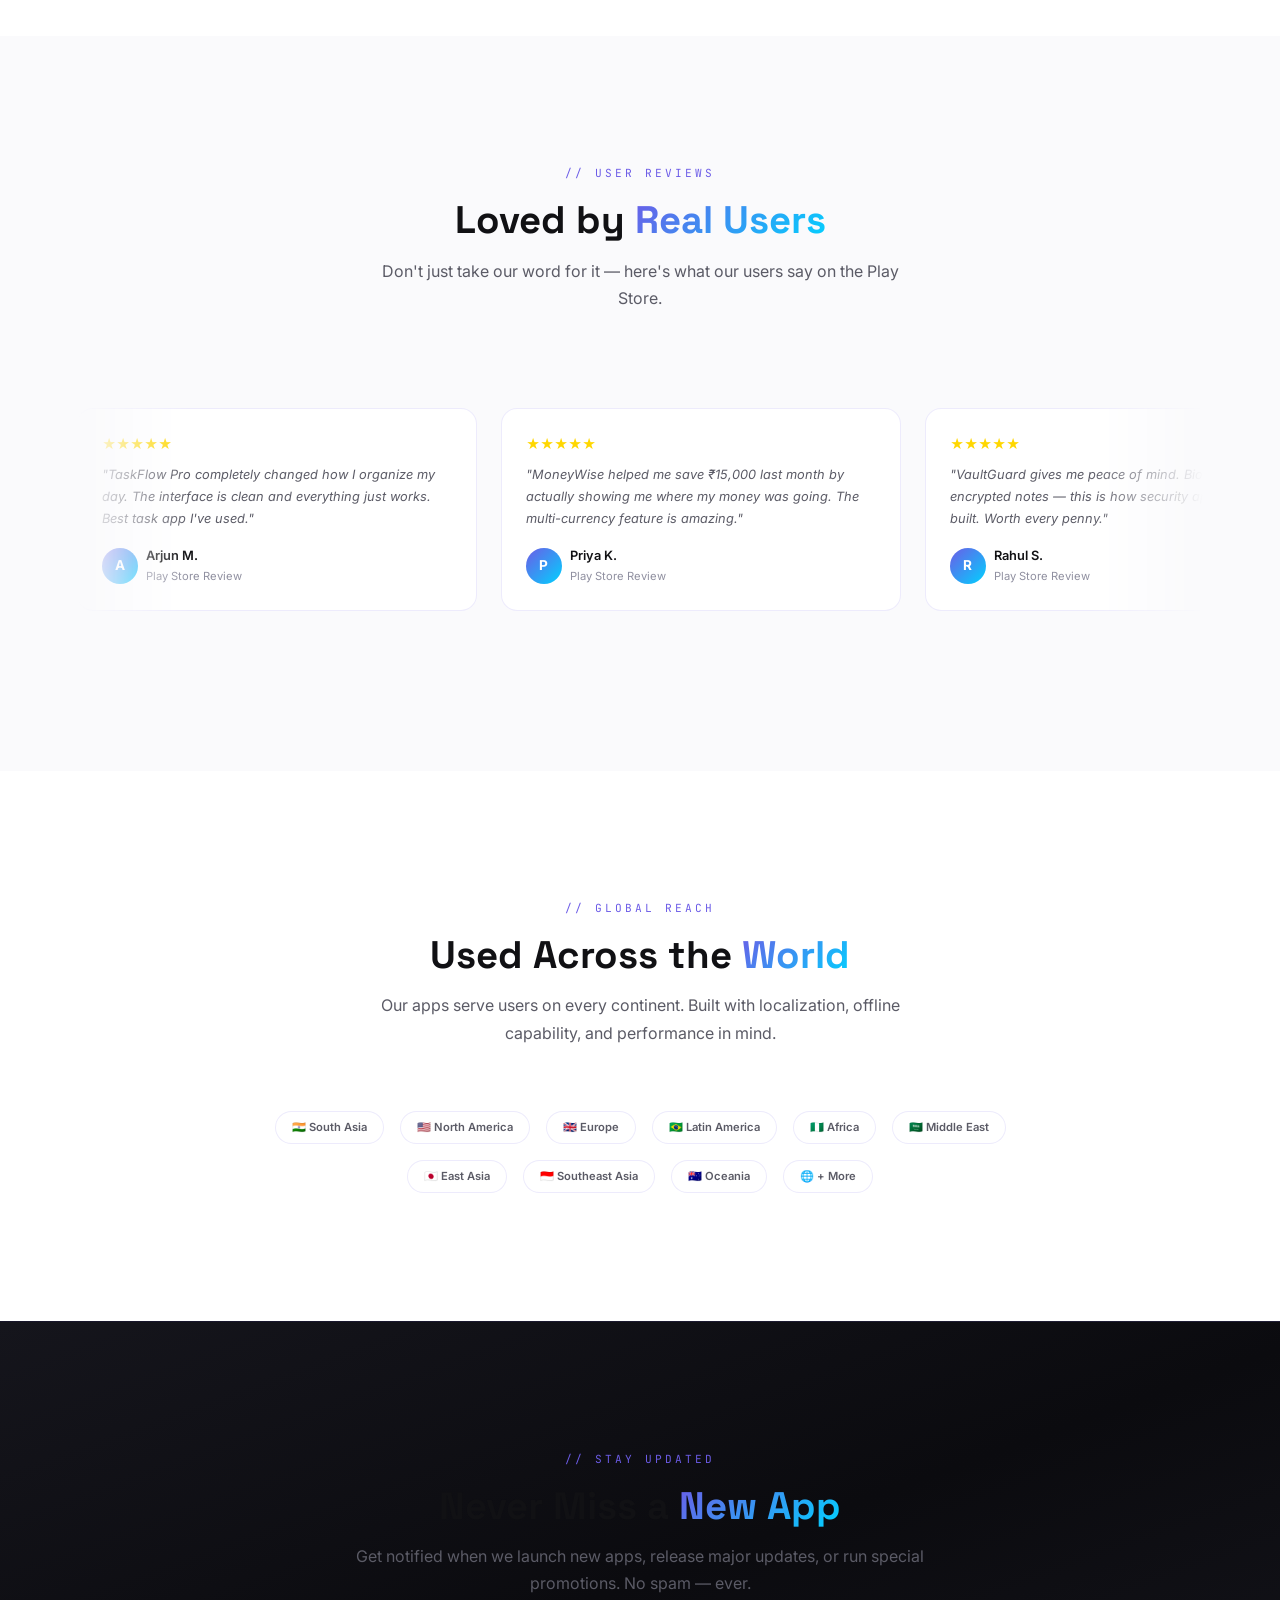
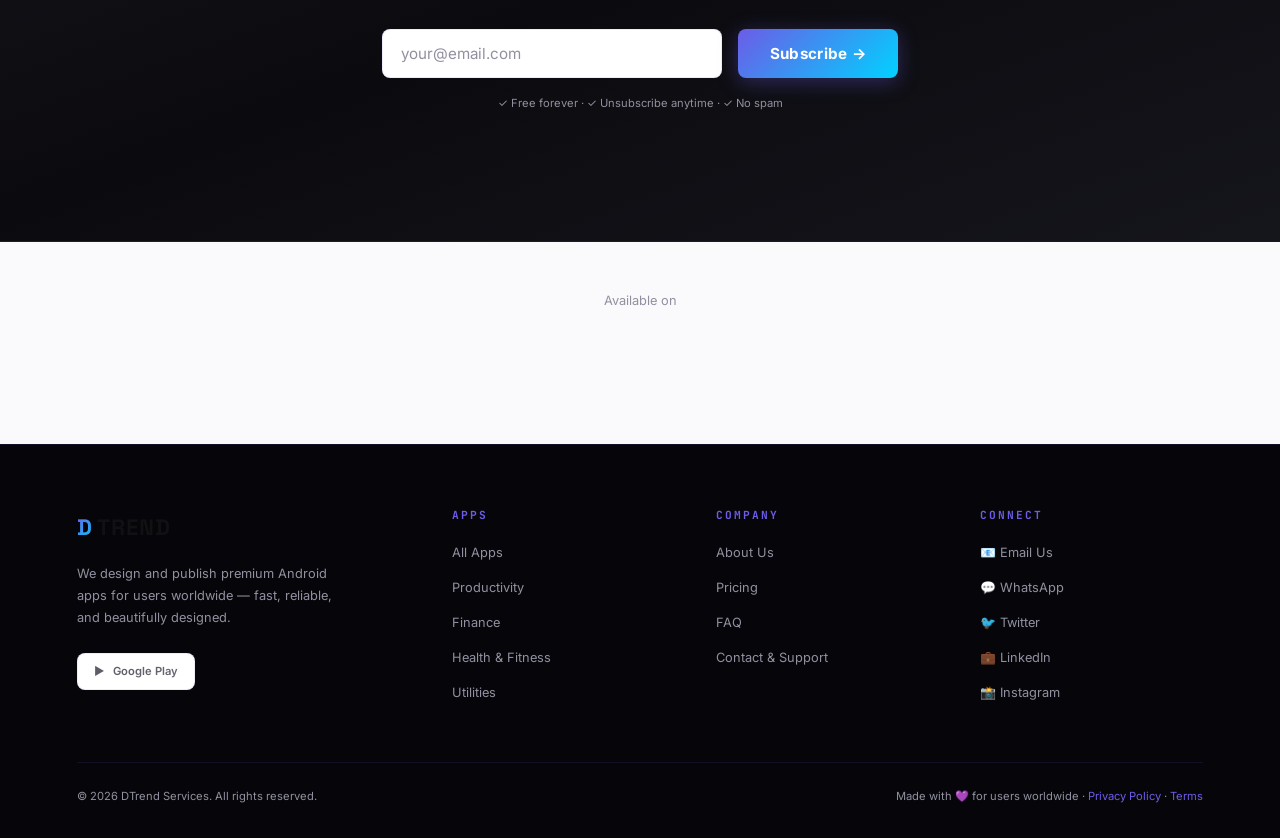
==== commit e7ca1579: "feat: implement modular site architecture with new animation, style, and utility pages" ====
--- a/index.html
+++ b/index.html
@@ -3,746 +3,568 @@
 <head>
   <meta charset="UTF-8" />
   <meta name="viewport" content="width=device-width, initial-scale=1.0"/>
-  <title>DTrend Services – Android App Development</title>
+  <title>DTrend Services – Premium Android Apps for Everyone</title>
+  <meta name="description" content="DTrend Services designs and publishes premium Android apps. Explore our collection of powerful, beautiful apps — free and paid — built for users worldwide." />
   <meta name="google-site-verification" content="yepnvltr_1LK0rSzXfYZOBU0BRPnySfk_g0vSDw6D-w" />
-  <link href="https://fonts.googleapis.com/css2?family=Exo+2:wght@300;400;600;800;900&family=Space+Mono:wght@400;700&display=swap" rel="stylesheet"/>
-  <style>
-    *, *::before, *::after { box-sizing: border-box; margin: 0; padding: 0; }
-
-    :root {
-      --bg: #060b14;
-      --surface: #0d1623;
-      --card: #111d2e;
-      --accent: #00e5ff;
-      --accent2: #7c4dff;
-      --accent3: #00e676;
-      --text: #e8f1ff;
-      --muted: #7a90b0;
-      --border: rgba(0,229,255,0.15);
-      --glow: 0 0 30px rgba(0,229,255,0.25);
-    }
-
-    html { scroll-behavior: smooth; }
-
-    body {
-      font-family: 'Exo 2', sans-serif;
-      background: var(--bg);
-      color: var(--text);
-      overflow-x: hidden;
-    }
-
-    /* ── GRID BACKGROUND ── */
-    body::before {
-      content: '';
-      position: fixed;
-      inset: 0;
-      background-image:
-        linear-gradient(rgba(0,229,255,0.03) 1px, transparent 1px),
-        linear-gradient(90deg, rgba(0,229,255,0.03) 1px, transparent 1px);
-      background-size: 50px 50px;
-      pointer-events: none;
-      z-index: 0;
-    }
-
-    /* ── NAV ── */
-    nav {
-      position: fixed; top: 0; width: 100%; z-index: 100;
-      display: flex; align-items: center; justify-content: space-between;
-      padding: 18px 6%;
-      background: rgba(6,11,20,0.85);
-      backdrop-filter: blur(14px);
-      border-bottom: 1px solid var(--border);
-    }
-    .logo {
-      font-family: 'Space Mono', monospace;
-      font-size: 1.3rem; font-weight: 700;
-      color: var(--accent);
-      letter-spacing: 2px;
-      text-decoration: none;
-    }
-    .logo span { color: var(--text); }
-    nav ul { list-style: none; display: flex; gap: 36px; }
-    nav ul a {
-      color: var(--muted); text-decoration: none;
-      font-size: 0.88rem; font-weight: 600; letter-spacing: 1px;
-      text-transform: uppercase; transition: color 0.3s;
-    }
-    nav ul a:hover { color: var(--accent); }
-    .nav-cta {
-      background: var(--accent); color: #060b14 !important;
-      padding: 8px 20px; border-radius: 4px;
-      font-weight: 700 !important; transition: box-shadow 0.3s !important;
-    }
-    .nav-cta:hover { box-shadow: 0 0 20px rgba(0,229,255,0.5) !important; color: #060b14 !important; }
-
-    /* ── HERO ── */
-    #hero {
-      position: relative; min-height: 100vh;
-      display: flex; align-items: center;
-      padding: 120px 6% 80px;
-      overflow: hidden;
-    }
-    .hero-glow {
-      position: absolute; width: 700px; height: 700px;
-      background: radial-gradient(circle, rgba(124,77,255,0.18) 0%, transparent 70%);
-      top: -100px; right: -100px; pointer-events: none;
-    }
-    .hero-glow2 {
-      position: absolute; width: 500px; height: 500px;
-      background: radial-gradient(circle, rgba(0,229,255,0.12) 0%, transparent 70%);
-      bottom: -50px; left: 10%; pointer-events: none;
-    }
-    .hero-content { position: relative; z-index: 2; max-width: 700px; }
-    .hero-badge {
-      display: inline-flex; align-items: center; gap: 8px;
-      background: rgba(0,229,255,0.08);
-      border: 1px solid var(--border);
-      padding: 6px 14px; border-radius: 20px;
-      font-size: 0.78rem; font-weight: 700; letter-spacing: 2px;
-      text-transform: uppercase; color: var(--accent); margin-bottom: 28px;
-    }
-    .hero-badge::before {
-      content: ''; width: 8px; height: 8px; border-radius: 50%;
-      background: var(--accent3);
-      box-shadow: 0 0 10px var(--accent3);
-      animation: pulse 2s infinite;
-    }
-    @keyframes pulse { 0%,100%{opacity:1} 50%{opacity:0.4} }
-
-    h1 {
-      font-size: clamp(2.8rem, 6vw, 5rem);
-      font-weight: 900; line-height: 1.05;
-      margin-bottom: 24px;
-    }
-    h1 .line-accent { color: var(--accent); }
-    h1 .line-grad {
-      background: linear-gradient(90deg, var(--accent), var(--accent2));
-      -webkit-background-clip: text; -webkit-text-fill-color: transparent;
-    }
-    .hero-sub {
-      font-size: 1.1rem; color: var(--muted); line-height: 1.8;
-      max-width: 560px; margin-bottom: 40px;
-    }
-    .hero-btns { display: flex; gap: 16px; flex-wrap: wrap; }
-    .btn-primary {
-      display: inline-flex; align-items: center; gap: 8px;
-      background: var(--accent); color: #060b14;
-      padding: 14px 32px; border-radius: 6px;
-      font-weight: 800; font-size: 0.95rem; letter-spacing: 0.5px;
-      text-decoration: none; transition: all 0.3s;
-      box-shadow: 0 4px 30px rgba(0,229,255,0.3);
-    }
-    .btn-primary:hover { transform: translateY(-2px); box-shadow: 0 8px 40px rgba(0,229,255,0.5); }
-    .btn-secondary {
-      display: inline-flex; align-items: center; gap: 8px;
-      border: 1px solid var(--border); color: var(--text);
-      padding: 14px 32px; border-radius: 6px;
-      font-weight: 600; font-size: 0.95rem;
-      text-decoration: none; transition: all 0.3s;
-    }
-    .btn-secondary:hover { border-color: var(--accent); color: var(--accent); }
-
-    .hero-stats {
-      display: flex; gap: 48px; margin-top: 64px;
-      padding-top: 40px; border-top: 1px solid var(--border);
-      flex-wrap: wrap;
-    }
-    .stat-item {}
-    .stat-num {
-      font-family: 'Space Mono', monospace;
-      font-size: 2rem; font-weight: 700;
-      color: var(--accent); line-height: 1;
-    }
-    .stat-label { font-size: 0.78rem; color: var(--muted); margin-top: 4px; text-transform: uppercase; letter-spacing: 1px; }
-
-    /* PHONE MOCKUP */
-    .hero-phone {
-      position: absolute; right: 6%; top: 50%;
-      transform: translateY(-50%);
-      z-index: 2;
-    }
-    .phone-frame {
-      width: 240px; height: 480px;
-      background: var(--card);
-      border-radius: 36px;
-      border: 2px solid rgba(0,229,255,0.3);
-      box-shadow: var(--glow), 0 40px 80px rgba(0,0,0,0.6);
-      position: relative; overflow: hidden;
-      animation: float 4s ease-in-out infinite;
-    }
-    @keyframes float { 0%,100%{transform:translateY(0)} 50%{transform:translateY(-14px)} }
-    .phone-notch {
-      position: absolute; top: 12px; left: 50%; transform: translateX(-50%);
-      width: 80px; height: 22px; background: #060b14;
-      border-radius: 12px; z-index: 5;
-    }
-    .phone-screen {
-      position: absolute; inset: 8px;
-      border-radius: 30px; overflow: hidden;
-      background: linear-gradient(160deg, #0d1f3c 0%, #060b14 60%, #0d1623 100%);
-    }
-    .phone-app-bar {
-      background: rgba(0,229,255,0.1);
-      padding: 30px 14px 8px;
-      font-size: 0.6rem; color: var(--accent);
-      font-family: 'Space Mono', monospace;
-      border-bottom: 1px solid rgba(0,229,255,0.1);
-    }
-    .phone-app-content { padding: 10px 12px; }
-    .phone-card {
-      background: rgba(255,255,255,0.04);
-      border: 1px solid rgba(0,229,255,0.1);
-      border-radius: 8px; padding: 8px 10px;
-      margin-bottom: 8px;
-    }
-    .phone-card-title { font-size: 0.55rem; color: var(--accent); font-weight: 700; margin-bottom: 3px; }
-    .phone-card-bar {
-      height: 4px; border-radius: 2px;
-      background: linear-gradient(90deg, var(--accent), var(--accent2));
-      margin-bottom: 2px;
-    }
-    .phone-card-bar2 {
-      height: 4px; border-radius: 2px;
-      background: rgba(255,255,255,0.1); width: 70%;
-    }
-    .phone-icons {
-      display: grid; grid-template-columns: repeat(4,1fr);
-      gap: 6px; padding: 12px;
-    }
-    .phone-icon {
-      width: 36px; height: 36px; border-radius: 10px;
-      display: flex; align-items: center; justify-content: center;
-      font-size: 1rem;
-    }
-
-    /* ── SECTIONS COMMON ── */
-    section { position: relative; z-index: 1; padding: 100px 6%; }
-    .section-label {
-      font-family: 'Space Mono', monospace;
-      font-size: 0.72rem; letter-spacing: 3px; text-transform: uppercase;
-      color: var(--accent); margin-bottom: 14px;
-    }
-    .section-title {
-      font-size: clamp(1.8rem, 3.5vw, 2.8rem);
-      font-weight: 900; line-height: 1.1; margin-bottom: 16px;
-    }
-    .section-sub { color: var(--muted); font-size: 1rem; max-width: 540px; line-height: 1.8; }
-
-    /* ── SERVICES ── */
-    #services { background: var(--surface); }
-    .services-header { text-align: center; margin-bottom: 64px; }
-    .services-header .section-sub { margin: 0 auto; }
-    .services-grid {
-      display: grid;
-      grid-template-columns: repeat(auto-fit, minmax(280px, 1fr));
-      gap: 24px;
-    }
-    .service-card {
-      background: var(--card);
-      border: 1px solid var(--border);
-      border-radius: 12px;
-      padding: 36px 28px;
-      transition: all 0.35s;
-      position: relative; overflow: hidden;
-    }
-    .service-card::before {
-      content: '';
-      position: absolute; top: 0; left: 0; right: 0; height: 2px;
-      background: linear-gradient(90deg, var(--accent), var(--accent2));
-      transform: scaleX(0); transform-origin: left;
-      transition: transform 0.35s;
-    }
-    .service-card:hover { transform: translateY(-6px); border-color: rgba(0,229,255,0.3); box-shadow: var(--glow); }
-    .service-card:hover::before { transform: scaleX(1); }
-    .service-icon {
-      font-size: 2.2rem; margin-bottom: 20px;
-      width: 56px; height: 56px;
-      background: rgba(0,229,255,0.08); border-radius: 12px;
-      display: flex; align-items: center; justify-content: center;
-    }
-    .service-title { font-size: 1.15rem; font-weight: 800; margin-bottom: 10px; }
-    .service-desc { color: var(--muted); font-size: 0.9rem; line-height: 1.7; }
-
-    /* ── PROCESS ── */
-    #process {}
-    .process-wrap { display: flex; align-items: flex-start; gap: 60px; flex-wrap: wrap; }
-    .process-left { flex: 1; min-width: 280px; }
-    .process-right { flex: 1.4; min-width: 280px; }
-    .step-list { margin-top: 20px; }
-    .step-item {
-      display: flex; gap: 20px; padding: 24px 0;
-      border-bottom: 1px solid var(--border);
-      transition: all 0.3s;
-    }
-    .step-item:last-child { border-bottom: none; }
-    .step-num {
-      font-family: 'Space Mono', monospace;
-      font-size: 0.75rem; color: var(--accent);
-      background: rgba(0,229,255,0.08);
-      border: 1px solid var(--border);
-      width: 40px; height: 40px; min-width: 40px;
-      display: flex; align-items: center; justify-content: center;
-      border-radius: 6px; font-weight: 700;
-    }
-    .step-content h4 { font-size: 1rem; font-weight: 700; margin-bottom: 6px; }
-    .step-content p { color: var(--muted); font-size: 0.88rem; line-height: 1.7; }
-
-    .feature-grid { display: grid; grid-template-columns: 1fr 1fr; gap: 16px; }
-    .feature-box {
-      background: var(--card);
-      border: 1px solid var(--border);
-      border-radius: 10px;
-      padding: 24px 20px;
-    }
-    .feature-box h4 { font-size: 0.95rem; font-weight: 700; margin-bottom: 8px; }
-    .feature-box p { color: var(--muted); font-size: 0.82rem; line-height: 1.6; }
-
-    /* ── GLOBAL ── */
-    #global { background: var(--surface); text-align: center; }
-    .globe-wrap { max-width: 700px; margin: 0 auto; }
-    .regions {
-      display: flex; flex-wrap: wrap; justify-content: center;
-      gap: 12px; margin-top: 40px;
-    }
-    .region-tag {
-      background: var(--card); border: 1px solid var(--border);
-      padding: 8px 18px; border-radius: 30px;
-      font-size: 0.82rem; color: var(--muted);
-      transition: all 0.3s;
-    }
-    .region-tag:hover { border-color: var(--accent); color: var(--accent); }
-    .region-tag span { margin-right: 6px; }
-
-    /* ── TECHNOLOGIES ── */
-    #tech {}
-    .tech-header { text-align: center; margin-bottom: 52px; }
-    .tech-track {
-      overflow: hidden;
-      mask-image: linear-gradient(90deg, transparent, black 10%, black 90%, transparent);
-    }
-    .tech-inner {
-      display: flex; gap: 20px;
-      animation: scroll-tech 25s linear infinite;
-      width: max-content;
-    }
-    @keyframes scroll-tech {
-      0% { transform: translateX(0); }
-      100% { transform: translateX(-50%); }
-    }
-    .tech-pill {
-      display: flex; align-items: center; gap: 10px;
-      background: var(--card); border: 1px solid var(--border);
-      padding: 12px 22px; border-radius: 8px;
-      font-size: 0.88rem; font-weight: 600; white-space: nowrap;
-      color: var(--muted);
-    }
-    .tech-pill span { font-size: 1.2rem; }
-
-    /* ── CTA ── */
-    #cta {
-      background: linear-gradient(135deg, #0d1623 0%, #0f1a30 50%, #0d1623 100%);
-      border-top: 1px solid var(--border);
-      border-bottom: 1px solid var(--border);
-      text-align: center;
-    }
-    .cta-inner { max-width: 600px; margin: 0 auto; }
-    .cta-inner h2 { font-size: clamp(2rem, 4vw, 3rem); font-weight: 900; margin-bottom: 16px; }
-    .cta-inner p { color: var(--muted); margin-bottom: 36px; line-height: 1.8; }
-    .cta-form {
-      display: flex; gap: 12px; justify-content: center; flex-wrap: wrap;
-      margin-bottom: 16px;
-    }
-    .cta-form input {
-      flex: 1; min-width: 220px; max-width: 320px;
-      background: var(--card); border: 1px solid var(--border);
-      color: var(--text); padding: 14px 18px;
-      border-radius: 6px; font-family: 'Exo 2', sans-serif;
-      font-size: 0.9rem; outline: none; transition: border 0.3s;
-    }
-    .cta-form input:focus { border-color: var(--accent); }
-    .cta-form input::placeholder { color: var(--muted); }
-    .cta-note { font-size: 0.78rem; color: var(--muted); }
-
-    /* ── FOOTER ── */
-    footer {
-      background: #030609;
-      padding: 60px 6% 30px;
-      border-top: 1px solid var(--border);
-    }
-    .footer-top {
-      display: flex; justify-content: space-between;
-      flex-wrap: wrap; gap: 40px; margin-bottom: 48px;
-    }
-    .footer-brand .logo { font-size: 1.2rem; display: block; margin-bottom: 14px; }
-    .footer-brand p { color: var(--muted); font-size: 0.85rem; max-width: 240px; line-height: 1.7; }
-    .footer-col h5 {
-      font-size: 0.78rem; text-transform: uppercase; letter-spacing: 2px;
-      color: var(--accent); margin-bottom: 16px; font-family: 'Space Mono', monospace;
-    }
-    .footer-col ul { list-style: none; }
-    .footer-col li { margin-bottom: 10px; }
-    .footer-col a { color: var(--muted); text-decoration: none; font-size: 0.88rem; transition: color 0.3s; }
-    .footer-col a:hover { color: var(--text); }
-    .footer-bottom {
-      border-top: 1px solid var(--border);
-      padding-top: 24px;
-      display: flex; justify-content: space-between;
-      align-items: center; flex-wrap: gap;
-      font-size: 0.8rem; color: var(--muted);
-    }
-    .footer-bottom a { color: var(--accent); text-decoration: none; }
-
-    /* ── ANIMATIONS ── */
-    .fade-up {
-      opacity: 0; transform: translateY(30px);
-      transition: opacity 0.6s ease, transform 0.6s ease;
-    }
-    .fade-up.visible { opacity: 1; transform: translateY(0); }
-
-    /* ── RESPONSIVE ── */
-    @media (max-width: 900px) {
-      .hero-phone { display: none; }
-      nav ul { display: none; }
-      .process-wrap { flex-direction: column; }
-      .feature-grid { grid-template-columns: 1fr; }
-    }
-    @media (max-width: 600px) {
-      section { padding: 70px 5%; }
-      .hero-stats { gap: 28px; }
-    }
-  </style>
+
+  <!-- Open Graph -->
+  <meta property="og:title" content="DTrend Services – Premium Android Apps" />
+  <meta property="og:description" content="Explore our collection of powerful Android apps built for users worldwide." />
+  <meta property="og:type" content="website" />
+
+  <!-- Fonts -->
+  <link rel="preconnect" href="https://fonts.googleapis.com" />
+  <link rel="preconnect" href="https://fonts.gstatic.com" crossorigin />
+  <link href="https://fonts.googleapis.com/css2?family=Inter:wght@400;500;600;700;800&family=Space+Grotesk:wght@600;700;800&family=JetBrains+Mono:wght@400;600;700&display=swap" rel="stylesheet"/>
+
+  <!-- Stylesheets -->
+  <link rel="stylesheet" href="styles.css" />
+  <link rel="stylesheet" href="components.css" />
+  <link rel="stylesheet" href="animations.css" />
 </head>
 <body>
 
-<!-- NAV -->
-<nav>
-  <a href="#" class="logo">D<span>TREND</span></a>
-  <ul>
-    <li><a href="#services">Services</a></li>
-    <li><a href="#process">Process</a></li>
-    <li><a href="#global">Global</a></li>
-    <li><a href="#tech">Tech</a></li>
-    <li><a href="#cta" class="nav-cta">Get Started</a></li>
-  </ul>
+<!-- Skip Link -->
+<a href="#main" class="skip-link">Skip to main content</a>
+
+<!-- ══════ NAVBAR ══════ -->
+<nav class="navbar" role="navigation" aria-label="Main navigation">
+  <a href="index.html" class="navbar__logo" aria-label="DTrend Services Home">
+    <span class="navbar__logo-mark">D</span><span class="navbar__logo-text">TREND</span>
+  </a>
+
+  <div class="navbar__nav">
+    <a href="#apps" class="navbar__link nav-underline">Apps</a>
+    <a href="#features" class="navbar__link nav-underline">Features</a>
+    <a href="#reviews" class="navbar__link nav-underline">Reviews</a>
+    <a href="pricing.html" class="navbar__link nav-underline">Pricing</a>
+    <a href="about.html" class="navbar__link nav-underline">About</a>
+  </div>
+
+  <div class="navbar__actions">
+    <button class="theme-toggle" aria-label="Toggle theme">🌙</button>
+    <a href="apps.html" class="btn btn-primary btn-sm navbar__cta">Explore Apps →</a>
+  </div>
+
+  <button class="navbar__burger" aria-label="Open menu" aria-expanded="false">
+    <span></span><span></span><span></span>
+  </button>
 </nav>
 
-<!-- HERO -->
-<section id="hero">
-  <div class="hero-glow"></div>
-  <div class="hero-glow2"></div>
-  <div class="hero-content">
-    <div class="hero-badge">✦ Android App Development Studio</div>
-    <h1>
-      We Build<br/>
-      <span class="line-accent">Android Apps</span><br/>
-      <span class="line-grad">For Everyone</span>
+<!-- Mobile Menu -->
+<div class="navbar__mobile" role="dialog" aria-label="Mobile navigation">
+  <a href="#apps">Apps</a>
+  <a href="#features">Features</a>
+  <a href="#reviews">Reviews</a>
+  <a href="pricing.html">Pricing</a>
+  <a href="about.html">About</a>
+  <a href="contact.html">Contact</a>
+  <a href="faq.html">FAQ</a>
+</div>
+
+<!-- ══════ HERO ══════ -->
+<section class="hero" id="hero">
+  <!-- Gradient Mesh Background -->
+  <div class="gradient-mesh">
+    <div class="gradient-mesh__blob"></div>
+    <div class="gradient-mesh__blob"></div>
+    <div class="gradient-mesh__blob"></div>
+  </div>
+
+  <div class="hero__content">
+    <div class="hero__badge hero-enter hero-enter--delay-1">
+      <span class="hero__badge-dot"></span>
+      Apps Available Now
+    </div>
+
+    <h1 class="hero-enter hero-enter--delay-2">
+      Beautiful Apps<br/>
+      <span class="text-gradient">Built for You</span>
     </h1>
-    <p class="hero-sub">
-      DTrend Services crafts powerful, user-first Android applications for the global market — from concept to deployment, for every corner of the world.
+
+    <p class="hero__sub hero-enter hero-enter--delay-3">
+      DTrend Services designs and publishes premium Android apps — powerful, intuitive, and available on the Play Store. Free to download or upgrade for the full experience.
     </p>
-    <div class="hero-btns">
-      <a href="#cta" class="btn-primary">🚀 Start Your App</a>
-      <a href="#services" class="btn-secondary">🔍 See What We Do</a>
-    </div>
-    <div class="hero-stats">
-      <div class="stat-item">
-        <div class="stat-num">200+</div>
-        <div class="stat-label">Apps Delivered</div>
-      </div>
-      <div class="stat-item">
-        <div class="stat-num">50+</div>
-        <div class="stat-label">Countries Reached</div>
-      </div>
-      <div class="stat-item">
-        <div class="stat-num">98%</div>
-        <div class="stat-label">Client Satisfaction</div>
+
+    <div class="hero__buttons hero-enter hero-enter--delay-4">
+      <a href="apps.html" class="btn btn-primary btn-lg">🚀 Browse Our Apps</a>
+      <a href="#features" class="btn btn-secondary btn-lg">✨ See What's Inside</a>
+    </div>
+
+    <div class="hero__stats hero-enter hero-enter--delay-5">
+      <div class="stat">
+        <div class="stat__number" data-count="15" data-suffix="+">0+</div>
+        <div class="stat__label">Apps Published</div>
+      </div>
+      <div class="stat">
+        <div class="stat__number" data-count="50" data-suffix="K+">0K+</div>
+        <div class="stat__label">Downloads</div>
+      </div>
+      <div class="stat">
+        <div class="stat__number" data-count="4.8" data-prefix="⭐ ">⭐ 0</div>
+        <div class="stat__label">Avg. Rating</div>
+      </div>
+      <div class="stat">
+        <div class="stat__number" data-count="30" data-suffix="+">0+</div>
+        <div class="stat__label">Countries</div>
       </div>
     </div>
   </div>
 
   <!-- Phone Mockup -->
-  <div class="hero-phone">
+  <div class="hero__phone">
     <div class="phone-frame">
       <div class="phone-notch"></div>
       <div class="phone-screen">
-        <div class="phone-app-bar">▪ DTrend App ✦ v2.4</div>
-        <div class="phone-app-content">
-          <div class="phone-card">
-            <div class="phone-card-title">▸ DASHBOARD</div>
-            <div class="phone-card-bar"></div>
-            <div class="phone-card-bar2"></div>
-          </div>
-          <div class="phone-card">
-            <div class="phone-card-title">▸ ANALYTICS</div>
-            <div class="phone-card-bar" style="width:85%;background:linear-gradient(90deg,#7c4dff,#00e676)"></div>
-            <div class="phone-card-bar2" style="width:55%"></div>
-          </div>
-          <div class="phone-card">
-            <div class="phone-card-title">▸ NOTIFICATIONS</div>
-            <div class="phone-card-bar" style="width:60%;background:linear-gradient(90deg,#00e676,#00e5ff)"></div>
-            <div class="phone-card-bar2" style="width:45%"></div>
-          </div>
-        </div>
-        <div class="phone-icons">
-          <div class="phone-icon" style="background:rgba(0,229,255,0.1)">📊</div>
-          <div class="phone-icon" style="background:rgba(124,77,255,0.1)">🔔</div>
-          <div class="phone-icon" style="background:rgba(0,230,118,0.1)">💬</div>
-          <div class="phone-icon" style="background:rgba(255,167,38,0.1)">⚙️</div>
-          <div class="phone-icon" style="background:rgba(0,229,255,0.1)">🌐</div>
-          <div class="phone-icon" style="background:rgba(124,77,255,0.1)">🔐</div>
-          <div class="phone-icon" style="background:rgba(0,230,118,0.1)">📍</div>
-          <div class="phone-icon" style="background:rgba(255,82,82,0.1)">❤️</div>
+        <div class="phone-status">
+          <span>DTrend ✦</span>
+          <span>v3.0</span>
+        </div>
+        <div class="phone-content">
+          <div class="phone-card-mock">
+            <div class="phone-card-mock__title">▸ DASHBOARD</div>
+            <div class="phone-bar phone-bar--primary" style="width:100%"></div>
+            <div class="phone-bar phone-bar--muted" style="width:70%"></div>
+          </div>
+          <div class="phone-card-mock">
+            <div class="phone-card-mock__title">▸ ANALYTICS</div>
+            <div class="phone-bar phone-bar--primary" style="width:85%;background:linear-gradient(90deg,#6C5CE7,#2ECC71)"></div>
+            <div class="phone-bar phone-bar--muted" style="width:55%"></div>
+          </div>
+          <div class="phone-card-mock">
+            <div class="phone-card-mock__title">▸ ACTIVITY</div>
+            <div class="phone-bar phone-bar--primary" style="width:60%;background:linear-gradient(90deg,#00D2FF,#6C5CE7)"></div>
+            <div class="phone-bar phone-bar--muted" style="width:45%"></div>
+          </div>
+        </div>
+        <div class="phone-app-grid">
+          <div class="phone-app-icon" style="background:rgba(108,92,231,0.15)">📊</div>
+          <div class="phone-app-icon" style="background:rgba(0,210,255,0.15)">🔔</div>
+          <div class="phone-app-icon" style="background:rgba(46,204,113,0.15)">💬</div>
+          <div class="phone-app-icon" style="background:rgba(255,107,107,0.15)">⚙️</div>
+          <div class="phone-app-icon" style="background:rgba(108,92,231,0.15)">🌐</div>
+          <div class="phone-app-icon" style="background:rgba(0,210,255,0.15)">🔐</div>
+          <div class="phone-app-icon" style="background:rgba(46,204,113,0.15)">📍</div>
+          <div class="phone-app-icon" style="background:rgba(255,107,107,0.15)">❤️</div>
         </div>
       </div>
     </div>
   </div>
 </section>
 
-<!-- SERVICES -->
-<section id="services">
-  <div class="services-header fade-up">
-    <div class="section-label">// What We Build</div>
-    <h2 class="section-title">Android Apps For Every Need</h2>
-    <p class="section-sub">From consumer apps to enterprise solutions — we develop high-performance Android applications for the global public.</p>
-  </div>
-  <div class="services-grid">
-    <div class="service-card fade-up">
-      <div class="service-icon">🛒</div>
-      <div class="service-title">E-Commerce Apps</div>
-      <p class="service-desc">Full-featured shopping apps with cart, payment gateway, real-time inventory, and multi-currency support for global buyers.</p>
-    </div>
-    <div class="service-card fade-up">
-      <div class="service-icon">💼</div>
-      <div class="service-title">Business & Enterprise</div>
-      <p class="service-desc">CRM, ERP, field tools, and workflow automation apps that power your business operations from any device.</p>
-    </div>
-    <div class="service-card fade-up">
-      <div class="service-icon">🎓</div>
-      <div class="service-title">Education & eLearning</div>
-      <p class="service-desc">Interactive learning platforms, quiz apps, live classrooms, and course management systems for students worldwide.</p>
-    </div>
-    <div class="service-card fade-up">
-      <div class="service-icon">🏥</div>
-      <div class="service-title">Health & Fitness</div>
-      <p class="service-desc">Doctor booking, telemedicine, health tracking, diet planners, and mental wellness apps with privacy at the core.</p>
-    </div>
-    <div class="service-card fade-up">
-      <div class="service-icon">🚀</div>
-      <div class="service-title">Social & Community</div>
-      <p class="service-desc">Scalable social networks, chat platforms, event apps, and community tools connecting people across the globe.</p>
-    </div>
-    <div class="service-card fade-up">
-      <div class="service-icon">🔧</div>
-      <div class="service-title">Custom Solutions</div>
-      <p class="service-desc">Got a unique idea? We engineer fully custom Android applications from scratch, tailored exactly to your vision.</p>
-    </div>
-  </div>
-</section>
-
-<!-- PROCESS -->
-<section id="process">
-  <div class="process-wrap">
-    <div class="process-left fade-up">
-      <div class="section-label">// How We Work</div>
-      <h2 class="section-title">From Idea to<br/>Play Store</h2>
-      <p class="section-sub">A transparent, agile development process designed to deliver your app on time and on budget.</p>
-      <div class="step-list">
-        <div class="step-item">
-          <div class="step-num">01</div>
-          <div class="step-content">
-            <h4>Discovery & Planning</h4>
-            <p>We study your requirements, audience, and market to build a solid product roadmap and tech spec.</p>
-          </div>
-        </div>
-        <div class="step-item">
-          <div class="step-num">02</div>
-          <div class="step-content">
-            <h4>UI/UX Design</h4>
-            <p>Beautiful wireframes and prototypes built around real user flows and global accessibility standards.</p>
-          </div>
-        </div>
-        <div class="step-item">
-          <div class="step-num">03</div>
-          <div class="step-content">
-            <h4>Development & Testing</h4>
-            <p>Sprint-based Android development with continuous testing on real devices and global network conditions.</p>
-          </div>
-        </div>
-        <div class="step-item">
-          <div class="step-num">04</div>
-          <div class="step-content">
-            <h4>Launch & Support</h4>
-            <p>Play Store submission, ASO optimization, post-launch monitoring, and ongoing maintenance.</p>
-          </div>
-        </div>
-      </div>
-    </div>
-    <div class="process-right fade-up">
-      <div class="feature-grid">
-        <div class="feature-box">
-          <h4>📱 Native Android</h4>
-          <p>Pure Kotlin & Java for maximum performance and seamless integration with Android hardware.</p>
-        </div>
-        <div class="feature-box">
-          <h4>🌍 Multi-Language</h4>
-          <p>Localization support for 30+ languages so your app speaks your users' language, literally.</p>
-        </div>
-        <div class="feature-box">
-          <h4>🔒 Security First</h4>
-          <p>End-to-end encryption, GDPR compliance, and secure authentication built in from day one.</p>
-        </div>
-        <div class="feature-box">
-          <h4>⚡ High Performance</h4>
-          <p>Optimized for low-end devices and slow networks so your app works everywhere in the world.</p>
-        </div>
-        <div class="feature-box">
-          <h4>📊 Analytics Built-in</h4>
-          <p>Real-time user analytics, crash reporting, and A/B testing baked into every app we deliver.</p>
-        </div>
-        <div class="feature-box">
-          <h4>🔄 API Integration</h4>
-          <p>RESTful APIs, Firebase, payment gateways, maps, social auth — we integrate it all seamlessly.</p>
-        </div>
-      </div>
-    </div>
-  </div>
-</section>
-
-<!-- GLOBAL REACH -->
-<section id="global">
-  <div class="globe-wrap fade-up">
-    <div class="section-label">// Global Reach</div>
-    <h2 class="section-title">Built For the World,<br/>Delivered Anywhere</h2>
-    <p class="section-sub" style="margin:0 auto">Our apps are deployed and used by millions of people across every continent. We understand what global users need — speed, local language, offline capability, and familiar UX.</p>
-    <div class="regions">
-      <div class="region-tag"><span>🇮🇳</span>South Asia</div>
-      <div class="region-tag"><span>🇺🇸</span>North America</div>
-      <div class="region-tag"><span>🇬🇧</span>Europe</div>
-      <div class="region-tag"><span>🇧🇷</span>Latin America</div>
-      <div class="region-tag"><span>🇳🇬</span>Africa</div>
-      <div class="region-tag"><span>🇸🇦</span>Middle East</div>
-      <div class="region-tag"><span>🇯🇵</span>East Asia</div>
-      <div class="region-tag"><span>🇮🇩</span>Southeast Asia</div>
-      <div class="region-tag"><span>🇦🇺</span>Oceania</div>
-      <div class="region-tag"><span>🌐</span>+ More</div>
-    </div>
-  </div>
-</section>
-
-<!-- TECH STACK -->
-<section id="tech">
-  <div class="tech-header fade-up">
-    <div class="section-label">// Technology Stack</div>
-    <h2 class="section-title">Powered by Modern Tech</h2>
-  </div>
-  <div class="tech-track">
-    <div class="tech-inner" id="techInner">
-      <div class="tech-pill"><span>🤖</span> Android Studio</div>
-      <div class="tech-pill"><span>💜</span> Kotlin</div>
-      <div class="tech-pill"><span>☕</span> Java</div>
-      <div class="tech-pill"><span>🔥</span> Firebase</div>
-      <div class="tech-pill"><span>🗺️</span> Google Maps SDK</div>
-      <div class="tech-pill"><span>💳</span> Stripe / Razorpay</div>
-      <div class="tech-pill"><span>🌐</span> REST APIs</div>
-      <div class="tech-pill"><span>📦</span> Room DB</div>
-      <div class="tech-pill"><span>🏛️</span> MVVM Architecture</div>
-      <div class="tech-pill"><span>🧪</span> Espresso Testing</div>
-      <div class="tech-pill"><span>📡</span> Retrofit</div>
-      <div class="tech-pill"><span>🐳</span> Docker Backend</div>
-      <div class="tech-pill"><span>☁️</span> AWS / GCP</div>
-      <div class="tech-pill"><span>🔔</span> FCM Push Notifications</div>
-      <!-- Duplicate for loop -->
-      <div class="tech-pill"><span>🤖</span> Android Studio</div>
-      <div class="tech-pill"><span>💜</span> Kotlin</div>
-      <div class="tech-pill"><span>☕</span> Java</div>
-      <div class="tech-pill"><span>🔥</span> Firebase</div>
-      <div class="tech-pill"><span>🗺️</span> Google Maps SDK</div>
-      <div class="tech-pill"><span>💳</span> Stripe / Razorpay</div>
-      <div class="tech-pill"><span>🌐</span> REST APIs</div>
-      <div class="tech-pill"><span>📦</span> Room DB</div>
-      <div class="tech-pill"><span>🏛️</span> MVVM Architecture</div>
-      <div class="tech-pill"><span>🧪</span> Espresso Testing</div>
-      <div class="tech-pill"><span>📡</span> Retrofit</div>
-      <div class="tech-pill"><span>🐳</span> Docker Backend</div>
-      <div class="tech-pill"><span>☁️</span> AWS / GCP</div>
-      <div class="tech-pill"><span>🔔</span> FCM Push Notifications</div>
-    </div>
-  </div>
-</section>
-
-<!-- CTA -->
-<section id="cta">
-  <div class="cta-inner fade-up">
-    <div class="section-label">// Let's Build Together</div>
-    <h2>Ready to Launch<br/><span style="color:var(--accent)">Your Android App?</span></h2>
-    <p>Share your email and we'll reach out within 24 hours to discuss your project — no commitment required.</p>
-    <div class="cta-form">
-      <input type="email" placeholder="your@email.com" id="emailInput"/>
-      <a href="/cdn-cgi/l/email-protection#422a272e2e2d02263630272c26312730342b2127316c212d2f" class="btn-primary" onclick="handleCTA()">Get Free Quote →</a>
-    </div>
-    <p class="cta-note">✓ No spam. ✓ Free consultation. ✓ Global clients welcome.</p>
-  </div>
-</section>
-
-<!-- FOOTER -->
-<footer>
-  <div class="footer-top">
-    <div class="footer-brand">
-      <a href="#" class="logo">D<span>TREND</span> SERVICES</a>
-      <p>We build world-class Android apps for the global public — fast, reliable, and beautifully designed.</p>
-    </div>
-    <div class="footer-col">
-      <h5>Services</h5>
-      <ul>
-        <li><a href="#">Android Development</a></li>
-        <li><a href="#">UI/UX Design</a></li>
-        <li><a href="#">API Integration</a></li>
-        <li><a href="#">Play Store Launch</a></li>
-        <li><a href="#">App Maintenance</a></li>
+<main id="main">
+
+  <!-- ══════ FEATURED APPS ══════ -->
+  <section id="apps" class="section section--surface">
+    <div class="section-header reveal">
+      <span class="section-label">// Our Apps</span>
+      <h2 class="section-title">Apps You'll Love Using</h2>
+      <p class="section-sub">Carefully crafted Android apps that solve real problems. Download from the Play Store — many are completely free.</p>
+    </div>
+
+    <div class="grid grid-auto stagger-children" style="max-width:var(--max-width);margin:0 auto">
+      <div class="app-card reveal" data-category="productivity">
+        <div class="app-card__header">
+          <div class="app-card__icon" style="background:linear-gradient(135deg,#6C5CE7,#a29bfe)">📋</div>
+          <div class="app-card__meta">
+            <div class="app-card__name">TaskFlow Pro</div>
+            <div class="app-card__tagline">Smart Task Manager</div>
+          </div>
+        </div>
+        <div class="app-card__body">
+          <p class="app-card__desc">Organize your life with intelligent task management. Set priorities, deadlines, and recurring tasks with a beautiful, minimal interface.</p>
+        </div>
+        <div class="app-card__footer">
+          <div class="stars">★★★★★</div>
+          <span class="app-card__platforms">📱 Android</span>
+          <span class="app-card__price">Free</span>
+        </div>
+      </div>
+
+      <div class="app-card reveal" data-category="finance">
+        <div class="app-card__header">
+          <div class="app-card__icon" style="background:linear-gradient(135deg,#2ECC71,#27ae60)">💰</div>
+          <div class="app-card__meta">
+            <div class="app-card__name">MoneyWise</div>
+            <div class="app-card__tagline">Expense Tracker</div>
+          </div>
+        </div>
+        <div class="app-card__body">
+          <p class="app-card__desc">Track your spending, set budgets, and visualize where your money goes. Multi-currency support for global users.</p>
+        </div>
+        <div class="app-card__footer">
+          <div class="stars">★★★★★</div>
+          <span class="app-card__platforms">📱 Android</span>
+          <span class="app-card__price">Freemium</span>
+        </div>
+      </div>
+
+      <div class="app-card reveal" data-category="health">
+        <div class="app-card__header">
+          <div class="app-card__icon" style="background:linear-gradient(135deg,#FF6B6B,#ee5a24)">🏃</div>
+          <div class="app-card__meta">
+            <div class="app-card__name">FitPulse</div>
+            <div class="app-card__tagline">Fitness Companion</div>
+          </div>
+        </div>
+        <div class="app-card__body">
+          <p class="app-card__desc">Your personal fitness companion with workout tracking, step counter, water reminders, and health insights — all offline-ready.</p>
+        </div>
+        <div class="app-card__footer">
+          <div class="stars">★★★★☆</div>
+          <span class="app-card__platforms">📱 Android</span>
+          <span class="app-card__price">Free</span>
+        </div>
+      </div>
+
+      <div class="app-card reveal" data-category="utilities">
+        <div class="app-card__header">
+          <div class="app-card__icon" style="background:linear-gradient(135deg,#00D2FF,#0984e3)">🔒</div>
+          <div class="app-card__meta">
+            <div class="app-card__name">VaultGuard</div>
+            <div class="app-card__tagline">Secure Notes & Passwords</div>
+          </div>
+        </div>
+        <div class="app-card__body">
+          <p class="app-card__desc">Keep your sensitive data safe with military-grade encryption. Notes, passwords, and files — all protected with biometric lock.</p>
+        </div>
+        <div class="app-card__footer">
+          <div class="stars">★★★★★</div>
+          <span class="app-card__platforms">📱 Android</span>
+          <span class="app-card__price">$2.99</span>
+        </div>
+      </div>
+    </div>
+
+    <div style="text-align:center;margin-top:var(--sp-6)">
+      <a href="apps.html" class="btn btn-secondary reveal">View All Apps →</a>
+    </div>
+  </section>
+
+  <!-- ══════ WHY CHOOSE US / FEATURES ══════ -->
+  <section id="features" class="section">
+    <div class="section-header reveal">
+      <span class="section-label">// Why Our Apps</span>
+      <h2 class="section-title">Built Different, <span class="text-gradient">Built Better</span></h2>
+      <p class="section-sub">Every app we publish follows the same principles: beautiful design, real performance, and genuine respect for your privacy.</p>
+    </div>
+
+    <div class="grid grid-auto stagger-children" style="max-width:var(--max-width);margin:0 auto">
+      <div class="feature-card reveal">
+        <div class="feature-card__icon">🎨</div>
+        <h3 class="feature-card__title">Beautiful Design</h3>
+        <p class="feature-card__desc">Every screen is carefully crafted with Material Design principles. Our apps look and feel native, polished, and premium.</p>
+      </div>
+
+      <div class="feature-card reveal">
+        <div class="feature-card__icon">⚡</div>
+        <h3 class="feature-card__title">Blazing Fast</h3>
+        <p class="feature-card__desc">Optimized for low-end devices and slow networks. Our apps start fast, run smoothly, and won't drain your battery.</p>
+      </div>
+
+      <div class="feature-card reveal">
+        <div class="feature-card__icon">🔒</div>
+        <h3 class="feature-card__title">Privacy First</h3>
+        <p class="feature-card__desc">We don't sell your data. End-to-end encryption where it matters, minimal permissions, and transparent privacy policies.</p>
+      </div>
+
+      <div class="feature-card reveal">
+        <div class="feature-card__icon">🌍</div>
+        <h3 class="feature-card__title">Works Everywhere</h3>
+        <p class="feature-card__desc">Multi-language support, offline capability, and region-aware features. Our apps work for users in 30+ countries.</p>
+      </div>
+
+      <div class="feature-card reveal">
+        <div class="feature-card__icon">📱</div>
+        <h3 class="feature-card__title">Regular Updates</h3>
+        <p class="feature-card__desc">We ship updates frequently — new features, bug fixes, and OS compatibility. Every app stays current and supported.</p>
+      </div>
+
+      <div class="feature-card reveal">
+        <div class="feature-card__icon">💬</div>
+        <h3 class="feature-card__title">Real Support</h3>
+        <p class="feature-card__desc">Actual humans respond to your feedback. Report a bug, suggest a feature, or just say hi — we read every message.</p>
+      </div>
+    </div>
+  </section>
+
+  <!-- ══════ TECH STACK MARQUEE ══════ -->
+  <section class="section section--surface" style="padding-top:var(--sp-6);padding-bottom:var(--sp-6)">
+    <div class="section-header reveal" style="margin-bottom:var(--sp-4)">
+      <span class="section-label">// Powered By</span>
+      <h2 class="section-title" style="font-size:var(--fs-h3)">Modern Technology Under the Hood</h2>
+    </div>
+    <div class="marquee">
+      <div class="marquee__inner">
+        <div class="marquee__item"><span>💜</span> Kotlin</div>
+        <div class="marquee__item"><span>🤖</span> Android Studio</div>
+        <div class="marquee__item"><span>🔥</span> Firebase</div>
+        <div class="marquee__item"><span>🏛️</span> Jetpack Compose</div>
+        <div class="marquee__item"><span>📦</span> Room DB</div>
+        <div class="marquee__item"><span>🌐</span> Retrofit</div>
+        <div class="marquee__item"><span>☁️</span> Google Cloud</div>
+        <div class="marquee__item"><span>🔔</span> FCM Push</div>
+        <div class="marquee__item"><span>🗺️</span> Maps SDK</div>
+        <div class="marquee__item"><span>🧪</span> CI/CD Testing</div>
+        <div class="marquee__item"><span>🏛️</span> MVVM</div>
+        <div class="marquee__item"><span>💳</span> In-App Billing</div>
+        <!-- Duplicate for seamless loop -->
+        <div class="marquee__item"><span>💜</span> Kotlin</div>
+        <div class="marquee__item"><span>🤖</span> Android Studio</div>
+        <div class="marquee__item"><span>🔥</span> Firebase</div>
+        <div class="marquee__item"><span>🏛️</span> Jetpack Compose</div>
+        <div class="marquee__item"><span>📦</span> Room DB</div>
+        <div class="marquee__item"><span>🌐</span> Retrofit</div>
+        <div class="marquee__item"><span>☁️</span> Google Cloud</div>
+        <div class="marquee__item"><span>🔔</span> FCM Push</div>
+        <div class="marquee__item"><span>🗺️</span> Maps SDK</div>
+        <div class="marquee__item"><span>🧪</span> CI/CD Testing</div>
+        <div class="marquee__item"><span>🏛️</span> MVVM</div>
+        <div class="marquee__item"><span>💳</span> In-App Billing</div>
+      </div>
+    </div>
+  </section>
+
+  <!-- ══════ TESTIMONIALS / REVIEWS ══════ -->
+  <section id="reviews" class="section">
+    <div class="section-header reveal">
+      <span class="section-label">// User Reviews</span>
+      <h2 class="section-title">Loved by <span class="text-gradient">Real Users</span></h2>
+      <p class="section-sub">Don't just take our word for it — here's what our users say on the Play Store.</p>
+    </div>
+
+    <div class="marquee" style="margin-top:var(--sp-4)">
+      <div class="marquee__inner" style="animation-duration:40s;gap:var(--sp-3)">
+        <div class="testimonial-card">
+          <div class="testimonial-card__stars">★★★★★</div>
+          <p class="testimonial-card__text">"TaskFlow Pro completely changed how I organize my day. The interface is clean and everything just works. Best task app I've used."</p>
+          <div class="testimonial-card__author">
+            <div class="testimonial-card__avatar">A</div>
+            <div>
+              <div class="testimonial-card__name">Arjun M.</div>
+              <div class="testimonial-card__role">Play Store Review</div>
+            </div>
+          </div>
+        </div>
+
+        <div class="testimonial-card">
+          <div class="testimonial-card__stars">★★★★★</div>
+          <p class="testimonial-card__text">"MoneyWise helped me save ₹15,000 last month by actually showing me where my money was going. The multi-currency feature is amazing."</p>
+          <div class="testimonial-card__author">
+            <div class="testimonial-card__avatar">P</div>
+            <div>
+              <div class="testimonial-card__name">Priya K.</div>
+              <div class="testimonial-card__role">Play Store Review</div>
+            </div>
+          </div>
+        </div>
+
+        <div class="testimonial-card">
+          <div class="testimonial-card__stars">★★★★★</div>
+          <p class="testimonial-card__text">"VaultGuard gives me peace of mind. Biometric login, encrypted notes — this is how security apps should be built. Worth every penny."</p>
+          <div class="testimonial-card__author">
+            <div class="testimonial-card__avatar">R</div>
+            <div>
+              <div class="testimonial-card__name">Rahul S.</div>
+              <div class="testimonial-card__role">Play Store Review</div>
+            </div>
+          </div>
+        </div>
+
+        <div class="testimonial-card">
+          <div class="testimonial-card__stars">★★★★☆</div>
+          <p class="testimonial-card__text">"FitPulse works offline which is a lifesaver at my gym. Step counter is accurate and the water reminder actually helped me drink more."</p>
+          <div class="testimonial-card__author">
+            <div class="testimonial-card__avatar">S</div>
+            <div>
+              <div class="testimonial-card__name">Sara L.</div>
+              <div class="testimonial-card__role">Play Store Review</div>
+            </div>
+          </div>
+        </div>
+
+        <div class="testimonial-card">
+          <div class="testimonial-card__stars">★★★★★</div>
+          <p class="testimonial-card__text">"I've tried dozens of expense trackers. MoneyWise is the only one that didn't feel cluttered. Simple, powerful, and respects my privacy."</p>
+          <div class="testimonial-card__author">
+            <div class="testimonial-card__avatar">D</div>
+            <div>
+              <div class="testimonial-card__name">David T.</div>
+              <div class="testimonial-card__role">Play Store Review</div>
+            </div>
+          </div>
+        </div>
+
+        <!-- Duplicates for loop -->
+        <div class="testimonial-card">
+          <div class="testimonial-card__stars">★★★★★</div>
+          <p class="testimonial-card__text">"TaskFlow Pro completely changed how I organize my day. The interface is clean and everything just works. Best task app I've used."</p>
+          <div class="testimonial-card__author">
+            <div class="testimonial-card__avatar">A</div>
+            <div>
+              <div class="testimonial-card__name">Arjun M.</div>
+              <div class="testimonial-card__role">Play Store Review</div>
+            </div>
+          </div>
+        </div>
+
+        <div class="testimonial-card">
+          <div class="testimonial-card__stars">★★★★★</div>
+          <p class="testimonial-card__text">"MoneyWise helped me save ₹15,000 last month by actually showing me where my money was going. The multi-currency feature is amazing."</p>
+          <div class="testimonial-card__author">
+            <div class="testimonial-card__avatar">P</div>
+            <div>
+              <div class="testimonial-card__name">Priya K.</div>
+              <div class="testimonial-card__role">Play Store Review</div>
+            </div>
+          </div>
+        </div>
+
+        <div class="testimonial-card">
+          <div class="testimonial-card__stars">★★★★★</div>
+          <p class="testimonial-card__text">"VaultGuard gives me peace of mind. Biometric login, encrypted notes — this is how security apps should be built. Worth every penny."</p>
+          <div class="testimonial-card__author">
+            <div class="testimonial-card__avatar">R</div>
+            <div>
+              <div class="testimonial-card__name">Rahul S.</div>
+              <div class="testimonial-card__role">Play Store Review</div>
+            </div>
+          </div>
+        </div>
+      </div>
+    </div>
+  </section>
+
+  <!-- ══════ GLOBAL REACH ══════ -->
+  <section class="section section--surface">
+    <div class="section-header reveal">
+      <span class="section-label">// Global Reach</span>
+      <h2 class="section-title">Used Across the <span class="text-gradient">World</span></h2>
+      <p class="section-sub">Our apps serve users on every continent. Built with localization, offline capability, and performance in mind.</p>
+    </div>
+
+    <div class="filter-chips reveal" style="justify-content:center;gap:var(--sp-2);max-width:800px;margin:0 auto">
+      <span class="filter-chip" style="cursor:default">🇮🇳 South Asia</span>
+      <span class="filter-chip" style="cursor:default">🇺🇸 North America</span>
+      <span class="filter-chip" style="cursor:default">🇬🇧 Europe</span>
+      <span class="filter-chip" style="cursor:default">🇧🇷 Latin America</span>
+      <span class="filter-chip" style="cursor:default">🇳🇬 Africa</span>
+      <span class="filter-chip" style="cursor:default">🇸🇦 Middle East</span>
+      <span class="filter-chip" style="cursor:default">🇯🇵 East Asia</span>
+      <span class="filter-chip" style="cursor:default">🇮🇩 Southeast Asia</span>
+      <span class="filter-chip" style="cursor:default">🇦🇺 Oceania</span>
+      <span class="filter-chip" style="cursor:default">🌐 + More</span>
+    </div>
+  </section>
+
+  <!-- ══════ CTA / NEWSLETTER ══════ -->
+  <section class="section cta-section" id="cta">
+    <div class="cta-section__inner reveal">
+      <span class="section-label">// Stay Updated</span>
+      <h2 class="section-title">Never Miss a <span class="text-gradient">New App</span></h2>
+      <p style="color:var(--color-text-secondary);margin-bottom:var(--sp-3)">Get notified when we launch new apps, release major updates, or run special promotions. No spam — ever.</p>
+
+      <div class="cta-section__form">
+        <input type="email" class="input" placeholder="your@email.com" id="emailInput" aria-label="Email address" />
+        <button class="btn btn-primary" onclick="handleNewsletter()">Subscribe →</button>
+      </div>
+      <p class="cta-section__note">✓ Free forever · ✓ Unsubscribe anytime · ✓ No spam</p>
+    </div>
+  </section>
+
+  <!-- ══════ STORE BADGES ══════ -->
+  <section class="section" style="padding-top:var(--sp-6);padding-bottom:var(--sp-6);text-align:center">
+    <p style="color:var(--color-text-muted);font-size:var(--fs-small);margin-bottom:var(--sp-3)">Available on</p>
+    <div style="display:flex;gap:var(--sp-2);justify-content:center;flex-wrap:wrap">
+      <a href="#" class="store-badge store-badge-shimmer bounce-in">
+        <span style="font-size:1.4rem">▶️</span>
+        <div>
+          <div style="font-size:0.65rem;opacity:0.7">GET IT ON</div>
+          <div style="font-weight:700;font-size:0.9rem">Google Play</div>
+        </div>
+      </a>
+    </div>
+  </section>
+
+</main>
+
+<!-- ══════ FOOTER ══════ -->
+<footer class="footer" role="contentinfo">
+  <div class="footer__grid">
+    <div class="footer__brand">
+      <a href="index.html" class="navbar__logo">
+        <span class="navbar__logo-mark">D</span><span class="navbar__logo-text">TREND</span>
+      </a>
+      <p>We design and publish premium Android apps for users worldwide — fast, reliable, and beautifully designed.</p>
+      <div class="footer__store-badges">
+        <a href="#" class="store-badge store-badge-shimmer" style="font-size:var(--fs-xs)">
+          <span>▶️</span> Google Play
+        </a>
+      </div>
+    </div>
+
+    <div class="footer__col">
+      <h5 class="footer__heading">Apps</h5>
+      <ul class="footer__links">
+        <li><a href="apps.html">All Apps</a></li>
+        <li><a href="apps.html#productivity">Productivity</a></li>
+        <li><a href="apps.html#finance">Finance</a></li>
+        <li><a href="apps.html#health">Health & Fitness</a></li>
+        <li><a href="apps.html#utilities">Utilities</a></li>
       </ul>
     </div>
-    <div class="footer-col">
-      <h5>Company</h5>
-      <ul>
-        <li><a href="#">About Us</a></li>
-        <li><a href="#">Our Work</a></li>
-        <li><a href="#">Careers</a></li>
-        <li><a href="#">Blog</a></li>
-        <li><a href="#">Contact</a></li>
+
+    <div class="footer__col">
+      <h5 class="footer__heading">Company</h5>
+      <ul class="footer__links">
+        <li><a href="about.html">About Us</a></li>
+        <li><a href="pricing.html">Pricing</a></li>
+        <li><a href="faq.html">FAQ</a></li>
+        <li><a href="contact.html">Contact & Support</a></li>
       </ul>
     </div>
-    <div class="footer-col">
-      <h5>Connect</h5>
-      <ul>
-        <li><a href="/cdn-cgi/l/email-protection#2e464b4242416e4a5a5c4b404a5d4b5c58474d4b5d004d4143">📧 <span class="__cf_email__" data-cfemail="90f8f5fcfcffd0f4e4e2f5fef4e3f5e2e6f9f3f5e3bef3fffd">[email&#160;protected]</span></a></li>
-        <li><a href="#">💬 WhatsApp Us</a></li>
+
+    <div class="footer__col">
+      <h5 class="footer__heading">Connect</h5>
+      <ul class="footer__links">
+        <li><a href="mailto:hello@dtrendservices.com">📧 Email Us</a></li>
+        <li><a href="#">💬 WhatsApp</a></li>
         <li><a href="#">🐦 Twitter</a></li>
         <li><a href="#">💼 LinkedIn</a></li>
         <li><a href="#">📸 Instagram</a></li>
       </ul>
     </div>
   </div>
-  <div class="footer-bottom">
+
+  <div class="footer__bottom">
     <span>© 2026 DTrend Services. All rights reserved.</span>
-    <span>Made with 💙 for the global public · <a href="#">Privacy Policy</a> · <a href="#">Terms</a></span>
+    <span>
+      Made with 💜 for users worldwide ·
+      <a href="#">Privacy Policy</a> ·
+      <a href="#">Terms</a>
+    </span>
   </div>
 </footer>
 
-<script data-cfasync="false" src="/cdn-cgi/scripts/5c5dd728/cloudflare-static/email-decode.min.js"></script><script>
-  // Intersection Observer for fade-up
-  const observer = new IntersectionObserver((entries) => {
-    entries.forEach((e, i) => {
-      if (e.isIntersecting) {
-        setTimeout(() => e.target.classList.add('visible'), i * 100);
-      }
-    });
-  }, { threshold: 0.1 });
-  document.querySelectorAll('.fade-up').forEach(el => observer.observe(el));
-
-  // CTA
-  function handleCTA() {
+<!-- Cookie Consent -->
+<div class="cookie-banner" role="alert">
+  <p class="cookie-banner__text">We use essential cookies to make our site work. We'd also like to use analytics cookies to understand how you use our apps directory.</p>
+  <div class="cookie-banner__actions">
+    <button class="btn btn-sm btn-ghost" data-action="reject">Decline</button>
+    <button class="btn btn-sm btn-primary" data-action="accept">Accept</button>
+  </div>
+</div>
+
+<script src="main.js"></script>
+<script>
+  function handleNewsletter() {
     const val = document.getElementById('emailInput').value;
-    if (val) alert('Thanks! We\'ll reach out to ' + val + ' within 24 hours. 🚀');
+    if (val && val.includes('@')) {
+      window.DTrend.Toast.show('Subscribed! 🎉', "We'll keep you posted on new apps.", '📧');
+      document.getElementById('emailInput').value = '';
+    } else {
+      window.DTrend.Toast.show('Oops!', 'Please enter a valid email address.', '⚠️');
+    }
   }
 </script>
 </body>
--- a/styles.css
+++ b/styles.css
@@ -0,0 +1,561 @@
+/* ═══════════════════════════════════════════════════════
+   DTrend Services — Design System (styles.css)
+   Spec: 01-design-and-animation.md §2
+   ═══════════════════════════════════════════════════════ */
+
+/* ── RESET ── */
+*, *::before, *::after { box-sizing: border-box; margin: 0; padding: 0; }
+
+/* ── DESIGN TOKENS (DARK — default) ── */
+:root {
+  /* Colors */
+  --color-bg:             #0B0B0F;
+  --color-surface:        #15151C;
+  --color-card:           #1C1C27;
+  --color-card-hover:     #222230;
+  --color-primary:        #6C5CE7;
+  --color-primary-end:    #00D2FF;
+  --color-accent:         #FF6B6B;
+  --color-success:        #2ECC71;
+  --color-warning:        #F39C12;
+  --color-text-primary:   #F5F5F7;
+  --color-text-secondary: #A0A0AE;
+  --color-text-muted:     #6B6B7B;
+  --color-border:         rgba(108, 92, 231, 0.15);
+  --color-border-hover:   rgba(108, 92, 231, 0.35);
+  --color-glow:           rgba(108, 92, 231, 0.25);
+  --color-overlay:        rgba(11, 11, 15, 0.8);
+
+  /* Gradients */
+  --gradient-primary:     linear-gradient(135deg, #6C5CE7 0%, #00D2FF 100%);
+  --gradient-accent:      linear-gradient(135deg, #FF6B6B 0%, #FF8E53 100%);
+  --gradient-surface:     linear-gradient(160deg, #15151C 0%, #0B0B0F 50%, #15151C 100%);
+  --gradient-hero:        radial-gradient(ellipse at 70% 30%, rgba(108,92,231,0.15) 0%, transparent 60%);
+
+  /* Typography */
+  --font-display:  'Space Grotesk', 'Inter', system-ui, -apple-system, sans-serif;
+  --font-body:     'Inter', system-ui, -apple-system, sans-serif;
+  --font-mono:     'JetBrains Mono', 'Fira Code', 'Consolas', monospace;
+
+  --fs-h1:    clamp(2.5rem, 5vw, 4.5rem);
+  --fs-h2:    clamp(1.75rem, 3vw, 2.75rem);
+  --fs-h3:    clamp(1.25rem, 2vw, 1.75rem);
+  --fs-h4:    clamp(1rem, 1.5vw, 1.25rem);
+  --fs-body:  clamp(1rem, 1.1vw, 1.125rem);
+  --fs-small: clamp(0.8rem, 0.9vw, 0.875rem);
+  --fs-xs:    clamp(0.7rem, 0.75vw, 0.75rem);
+
+  --lh-heading: 1.1;
+  --lh-body:    1.7;
+
+  /* Spacing (8px grid) */
+  --sp-1:  8px;
+  --sp-2:  16px;
+  --sp-3:  24px;
+  --sp-4:  32px;
+  --sp-5:  40px;
+  --sp-6:  48px;
+  --sp-8:  64px;
+  --sp-10: 80px;
+  --sp-12: 96px;
+  --sp-16: 128px;
+  --sp-20: 160px;
+
+  /* Layout */
+  --max-width:    1280px;
+  --gutter:       32px;
+  --section-py:   clamp(72px, 10vw, 160px);
+  --content-px:   clamp(20px, 6vw, 80px);
+
+  /* Radius */
+  --radius-sm:    8px;
+  --radius-md:    12px;
+  --radius-lg:    16px;
+  --radius-xl:    20px;
+  --radius-full:  9999px;
+  --radius-card:  16px;
+
+  /* Shadows */
+  --shadow-sm:    0 2px 8px rgba(0, 0, 0, 0.15);
+  --shadow-md:    0 8px 30px rgba(0, 0, 0, 0.12);
+  --shadow-lg:    0 20px 60px rgba(0, 0, 0, 0.25);
+  --shadow-glow:  0 0 30px var(--color-glow);
+  --shadow-card:  0 4px 20px rgba(0, 0, 0, 0.2);
+
+  /* Curves (spring) */
+  --ease-spring:    cubic-bezier(0.16, 1, 0.3, 1);
+  --ease-out:       cubic-bezier(0.0, 0, 0.2, 1);
+  --ease-in-out:    cubic-bezier(0.4, 0, 0.2, 1);
+
+  /* Transitions */
+  --transition-fast:   150ms var(--ease-spring);
+  --transition-normal: 300ms var(--ease-spring);
+  --transition-slow:   500ms var(--ease-spring);
+
+  /* Nav */
+  --nav-height:     72px;
+  --nav-height-sm:  56px;
+
+  /* Z-index layers */
+  --z-base:     1;
+  --z-sticky:   100;
+  --z-overlay:  200;
+  --z-modal:    300;
+  --z-toast:    400;
+}
+
+/* ── LIGHT THEME ── */
+[data-theme="light"] {
+  --color-bg:             #FAFAFC;
+  --color-surface:        #FFFFFF;
+  --color-card:           #FFFFFF;
+  --color-card-hover:     #F5F5FA;
+  --color-text-primary:   #111114;
+  --color-text-secondary: #5B5B66;
+  --color-text-muted:     #9090A0;
+  --color-border:         rgba(108, 92, 231, 0.12);
+  --color-border-hover:   rgba(108, 92, 231, 0.3);
+  --color-glow:           rgba(108, 92, 231, 0.15);
+  --color-overlay:        rgba(250, 250, 252, 0.85);
+  --gradient-hero:        radial-gradient(ellipse at 70% 30%, rgba(108,92,231,0.08) 0%, transparent 60%);
+  --shadow-card:          0 4px 20px rgba(0, 0, 0, 0.08);
+  --shadow-md:            0 8px 30px rgba(0, 0, 0, 0.06);
+}
+
+@media (prefers-color-scheme: light) {
+  :root:not([data-theme="dark"]) {
+    --color-bg:             #FAFAFC;
+    --color-surface:        #FFFFFF;
+    --color-card:           #FFFFFF;
+    --color-card-hover:     #F5F5FA;
+    --color-text-primary:   #111114;
+    --color-text-secondary: #5B5B66;
+    --color-text-muted:     #9090A0;
+    --color-border:         rgba(108, 92, 231, 0.12);
+    --color-border-hover:   rgba(108, 92, 231, 0.3);
+    --color-glow:           rgba(108, 92, 231, 0.15);
+    --color-overlay:        rgba(250, 250, 252, 0.85);
+    --gradient-hero:        radial-gradient(ellipse at 70% 30%, rgba(108,92,231,0.08) 0%, transparent 60%);
+    --shadow-card:          0 4px 20px rgba(0, 0, 0, 0.08);
+    --shadow-md:            0 8px 30px rgba(0, 0, 0, 0.06);
+  }
+}
+
+/* ── BASE ── */
+html {
+  scroll-behavior: smooth;
+  -webkit-text-size-adjust: 100%;
+  text-size-adjust: 100%;
+}
+
+body {
+  font-family: var(--font-body);
+  font-size: var(--fs-body);
+  line-height: var(--lh-body);
+  color: var(--color-text-primary);
+  background: var(--color-bg);
+  overflow-x: hidden;
+  -webkit-font-smoothing: antialiased;
+  -moz-osx-font-smoothing: grayscale;
+}
+
+/* Grid Background */
+body::before {
+  content: '';
+  position: fixed;
+  inset: 0;
+  background-image:
+    linear-gradient(rgba(108,92,231,0.03) 1px, transparent 1px),
+    linear-gradient(90deg, rgba(108,92,231,0.03) 1px, transparent 1px);
+  background-size: 60px 60px;
+  pointer-events: none;
+  z-index: 0;
+}
+
+[data-theme="light"] body::before,
+:root:not([data-theme="dark"]) body::before {
+  background-image:
+    linear-gradient(rgba(108,92,231,0.04) 1px, transparent 1px),
+    linear-gradient(90deg, rgba(108,92,231,0.04) 1px, transparent 1px);
+}
+
+/* ── TYPOGRAPHY ── */
+h1, h2, h3, h4, h5, h6 {
+  font-family: var(--font-display);
+  line-height: var(--lh-heading);
+  font-weight: 700;
+  color: var(--color-text-primary);
+}
+
+h1 { font-size: var(--fs-h1); font-weight: 800; }
+h2 { font-size: var(--fs-h2); font-weight: 800; }
+h3 { font-size: var(--fs-h3); font-weight: 700; }
+h4 { font-size: var(--fs-h4); font-weight: 700; }
+
+p {
+  color: var(--color-text-secondary);
+  line-height: var(--lh-body);
+}
+
+a {
+  color: inherit;
+  text-decoration: none;
+  transition: color var(--transition-fast);
+}
+
+img, video {
+  max-width: 100%;
+  height: auto;
+  display: block;
+}
+
+ul, ol { list-style: none; }
+
+/* ── LAYOUT UTILITIES ── */
+.container {
+  width: 100%;
+  max-width: var(--max-width);
+  margin: 0 auto;
+  padding: 0 var(--content-px);
+}
+
+.section {
+  position: relative;
+  z-index: var(--z-base);
+  padding: var(--section-py) var(--content-px);
+}
+
+.section--surface {
+  background: var(--color-surface);
+}
+
+.section-header {
+  text-align: center;
+  margin-bottom: var(--sp-8);
+  max-width: 700px;
+  margin-left: auto;
+  margin-right: auto;
+}
+
+.section-label {
+  font-family: var(--font-mono);
+  font-size: var(--fs-xs);
+  letter-spacing: 3px;
+  text-transform: uppercase;
+  color: var(--color-primary);
+  margin-bottom: var(--sp-2);
+  display: block;
+}
+
+.section-title {
+  margin-bottom: var(--sp-2);
+}
+
+.section-sub {
+  color: var(--color-text-secondary);
+  font-size: var(--fs-body);
+  max-width: 560px;
+  line-height: var(--lh-body);
+}
+
+.section-header .section-sub {
+  margin: 0 auto;
+}
+
+/* ── GRID SYSTEM ── */
+.grid {
+  display: grid;
+  gap: var(--sp-3);
+}
+
+.grid-2 { grid-template-columns: repeat(2, 1fr); }
+.grid-3 { grid-template-columns: repeat(3, 1fr); }
+.grid-4 { grid-template-columns: repeat(4, 1fr); }
+
+.grid-auto {
+  grid-template-columns: repeat(auto-fit, minmax(280px, 1fr));
+}
+
+/* ── GRADIENT TEXT ── */
+.text-gradient {
+  background: var(--gradient-primary);
+  -webkit-background-clip: text;
+  background-clip: text;
+  -webkit-text-fill-color: transparent;
+}
+
+.text-primary-color { color: var(--color-primary); }
+.text-accent        { color: var(--color-accent); }
+.text-success       { color: var(--color-success); }
+.text-muted         { color: var(--color-text-muted); }
+
+/* ── BUTTONS ── */
+.btn {
+  display: inline-flex;
+  align-items: center;
+  justify-content: center;
+  gap: var(--sp-1);
+  padding: 14px 32px;
+  border: none;
+  border-radius: var(--radius-sm);
+  font-family: var(--font-body);
+  font-size: 0.95rem;
+  font-weight: 700;
+  letter-spacing: 0.3px;
+  cursor: pointer;
+  transition: all var(--transition-normal);
+  text-decoration: none;
+  white-space: nowrap;
+  line-height: 1.2;
+}
+
+.btn-primary {
+  background: var(--gradient-primary);
+  color: #fff;
+  box-shadow: 0 4px 20px rgba(108, 92, 231, 0.35);
+}
+.btn-primary:hover {
+  transform: translateY(-2px);
+  box-shadow: 0 8px 35px rgba(108, 92, 231, 0.5);
+}
+.btn-primary:active {
+  transform: translateY(0) scale(0.98);
+}
+
+.btn-secondary {
+  background: transparent;
+  color: var(--color-text-primary);
+  border: 1px solid var(--color-border);
+}
+.btn-secondary:hover {
+  border-color: var(--color-primary);
+  color: var(--color-primary);
+  box-shadow: 0 0 20px rgba(108, 92, 231, 0.15);
+}
+
+.btn-ghost {
+  background: rgba(108, 92, 231, 0.08);
+  color: var(--color-primary);
+  border: 1px solid transparent;
+}
+.btn-ghost:hover {
+  background: rgba(108, 92, 231, 0.15);
+  border-color: var(--color-border);
+}
+
+.btn-sm {
+  padding: 8px 18px;
+  font-size: var(--fs-small);
+}
+
+.btn-lg {
+  padding: 18px 42px;
+  font-size: 1.05rem;
+}
+
+.btn-icon {
+  width: 44px;
+  height: 44px;
+  padding: 0;
+  border-radius: var(--radius-md);
+}
+
+/* ── CARDS ── */
+.card {
+  background: var(--color-card);
+  border: 1px solid var(--color-border);
+  border-radius: var(--radius-card);
+  padding: var(--sp-3);
+  transition: all var(--transition-normal);
+  position: relative;
+  overflow: hidden;
+}
+
+.card:hover {
+  transform: translateY(-6px);
+  border-color: var(--color-border-hover);
+  box-shadow: var(--shadow-glow), var(--shadow-card);
+  background: var(--color-card-hover);
+}
+
+.card::before {
+  content: '';
+  position: absolute;
+  top: 0; left: 0; right: 0;
+  height: 2px;
+  background: var(--gradient-primary);
+  transform: scaleX(0);
+  transform-origin: left;
+  transition: transform var(--transition-normal);
+}
+
+.card:hover::before {
+  transform: scaleX(1);
+}
+
+/* ── BADGES / TAGS ── */
+.badge {
+  display: inline-flex;
+  align-items: center;
+  gap: 6px;
+  padding: 5px 14px;
+  border-radius: var(--radius-full);
+  font-size: var(--fs-xs);
+  font-weight: 600;
+  letter-spacing: 0.5px;
+}
+
+.badge-primary {
+  background: rgba(108, 92, 231, 0.12);
+  color: var(--color-primary);
+  border: 1px solid rgba(108, 92, 231, 0.2);
+}
+
+.badge-success {
+  background: rgba(46, 204, 113, 0.12);
+  color: var(--color-success);
+  border: 1px solid rgba(46, 204, 113, 0.2);
+}
+
+.badge-accent {
+  background: rgba(255, 107, 107, 0.12);
+  color: var(--color-accent);
+  border: 1px solid rgba(255, 107, 107, 0.2);
+}
+
+/* ── FORM ELEMENTS ── */
+.input,
+.textarea,
+.select {
+  width: 100%;
+  background: var(--color-card);
+  border: 1px solid var(--color-border);
+  color: var(--color-text-primary);
+  padding: 14px 18px;
+  border-radius: var(--radius-sm);
+  font-family: var(--font-body);
+  font-size: 0.95rem;
+  outline: none;
+  transition: border-color var(--transition-fast), box-shadow var(--transition-fast);
+}
+
+.input:focus,
+.textarea:focus,
+.select:focus {
+  border-color: var(--color-primary);
+  box-shadow: 0 0 0 3px rgba(108, 92, 231, 0.15);
+}
+
+.input::placeholder,
+.textarea::placeholder {
+  color: var(--color-text-muted);
+}
+
+.textarea {
+  resize: vertical;
+  min-height: 120px;
+  line-height: var(--lh-body);
+}
+
+/* ── DIVIDERS ── */
+.divider {
+  width: 100%;
+  height: 1px;
+  background: var(--color-border);
+  border: none;
+  margin: var(--sp-6) 0;
+}
+
+/* ── STAR RATINGS ── */
+.stars {
+  display: inline-flex;
+  gap: 2px;
+  color: #FFD700;
+  font-size: 0.9rem;
+}
+
+/* ── RESPONSIVE ── */
+@media (max-width: 1024px) {
+  :root {
+    --gutter: 24px;
+  }
+}
+
+@media (max-width: 768px) {
+  :root {
+    --gutter: 16px;
+    --nav-height: 64px;
+  }
+
+  .grid-2, .grid-3, .grid-4 {
+    grid-template-columns: 1fr;
+  }
+
+  .grid-2 { grid-template-columns: repeat(2, 1fr); }
+}
+
+@media (max-width: 600px) {
+  .grid-2 {
+    grid-template-columns: 1fr;
+  }
+
+  .btn {
+    width: 100%;
+    justify-content: center;
+  }
+}
+
+/* ── ACCESSIBILITY ── */
+:focus-visible {
+  outline: 2px solid var(--color-primary);
+  outline-offset: 3px;
+  border-radius: 4px;
+}
+
+/* Screen reader only */
+.sr-only {
+  position: absolute;
+  width: 1px;
+  height: 1px;
+  padding: 0;
+  margin: -1px;
+  overflow: hidden;
+  clip: rect(0, 0, 0, 0);
+  white-space: nowrap;
+  border: 0;
+}
+
+/* Skip link */
+.skip-link {
+  position: fixed;
+  top: -100%;
+  left: 50%;
+  transform: translateX(-50%);
+  padding: 12px 24px;
+  background: var(--color-primary);
+  color: #fff;
+  border-radius: var(--radius-sm);
+  z-index: 9999;
+  font-weight: 700;
+  transition: top 0.2s;
+}
+.skip-link:focus {
+  top: 16px;
+}
+
+/* Selection */
+::selection {
+  background: rgba(108, 92, 231, 0.3);
+  color: var(--color-text-primary);
+}
+
+/* Scrollbar */
+::-webkit-scrollbar { width: 8px; }
+::-webkit-scrollbar-track { background: var(--color-bg); }
+::-webkit-scrollbar-thumb {
+  background: var(--color-border);
+  border-radius: 4px;
+}
+::-webkit-scrollbar-thumb:hover {
+  background: var(--color-primary);
+}
--- a/components.css
+++ b/components.css
@@ -0,0 +1,1455 @@
+/* ═══════════════════════════════════════════════════════
+   DTrend Services — Components (components.css)
+   Reusable UI component styles
+   ═══════════════════════════════════════════════════════ */
+
+/* ══════════════════════════
+   NAVBAR
+   ══════════════════════════ */
+.navbar {
+  position: fixed;
+  top: 0;
+  left: 0;
+  right: 0;
+  z-index: var(--z-sticky);
+  height: var(--nav-height);
+  display: flex;
+  align-items: center;
+  justify-content: space-between;
+  padding: 0 var(--content-px);
+  background: rgba(11, 11, 15, 0.85);
+  backdrop-filter: blur(16px);
+  -webkit-backdrop-filter: blur(16px);
+  border-bottom: 1px solid var(--color-border);
+  transition: all var(--transition-normal);
+}
+
+[data-theme="light"] .navbar {
+  background: rgba(250, 250, 252, 0.88);
+}
+
+.navbar.scrolled {
+  height: var(--nav-height-sm);
+  box-shadow: var(--shadow-sm);
+}
+
+.navbar__logo {
+  font-family: var(--font-display);
+  font-size: 1.4rem;
+  font-weight: 800;
+  letter-spacing: 1px;
+  text-decoration: none;
+  display: flex;
+  align-items: center;
+  gap: 4px;
+}
+
+.navbar__logo-mark {
+  background: var(--gradient-primary);
+  -webkit-background-clip: text;
+  background-clip: text;
+  -webkit-text-fill-color: transparent;
+}
+
+.navbar__logo-text {
+  color: var(--color-text-primary);
+}
+
+.navbar__nav {
+  display: flex;
+  align-items: center;
+  gap: var(--sp-4);
+}
+
+.navbar__link {
+  color: var(--color-text-secondary);
+  font-size: var(--fs-small);
+  font-weight: 600;
+  letter-spacing: 0.5px;
+  text-transform: uppercase;
+  text-decoration: none;
+  position: relative;
+  padding: 4px 0;
+  transition: color var(--transition-fast);
+}
+
+.navbar__link::after {
+  content: '';
+  position: absolute;
+  bottom: -2px;
+  left: 0;
+  width: 100%;
+  height: 2px;
+  background: var(--gradient-primary);
+  transform: scaleX(0);
+  transform-origin: left;
+  transition: transform var(--transition-normal);
+}
+
+.navbar__link:hover,
+.navbar__link.active {
+  color: var(--color-text-primary);
+}
+
+.navbar__link:hover::after,
+.navbar__link.active::after {
+  transform: scaleX(1);
+}
+
+.navbar__cta {
+  margin-left: var(--sp-2);
+}
+
+.navbar__actions {
+  display: flex;
+  align-items: center;
+  gap: var(--sp-2);
+}
+
+/* Theme Toggle */
+.theme-toggle {
+  width: 40px;
+  height: 40px;
+  border-radius: var(--radius-sm);
+  background: rgba(108, 92, 231, 0.08);
+  border: 1px solid var(--color-border);
+  color: var(--color-text-secondary);
+  cursor: pointer;
+  display: flex;
+  align-items: center;
+  justify-content: center;
+  font-size: 1.1rem;
+  transition: all var(--transition-fast);
+}
+
+.theme-toggle:hover {
+  background: rgba(108, 92, 231, 0.15);
+  border-color: var(--color-primary);
+  color: var(--color-primary);
+}
+
+/* Mobile Menu Button */
+.navbar__burger {
+  display: none;
+  width: 40px;
+  height: 40px;
+  background: none;
+  border: none;
+  cursor: pointer;
+  position: relative;
+  z-index: 10;
+}
+
+.navbar__burger span {
+  display: block;
+  width: 22px;
+  height: 2px;
+  background: var(--color-text-primary);
+  margin: 5px auto;
+  transition: all var(--transition-normal);
+  border-radius: 2px;
+}
+
+.navbar__burger.open span:nth-child(1) {
+  transform: rotate(45deg) translate(5px, 5px);
+}
+.navbar__burger.open span:nth-child(2) {
+  opacity: 0;
+}
+.navbar__burger.open span:nth-child(3) {
+  transform: rotate(-45deg) translate(5px, -5px);
+}
+
+/* Mobile Menu */
+.navbar__mobile {
+  display: none;
+  position: fixed;
+  inset: 0;
+  background: var(--color-overlay);
+  backdrop-filter: blur(20px);
+  z-index: var(--z-overlay);
+  flex-direction: column;
+  align-items: center;
+  justify-content: center;
+  gap: var(--sp-4);
+}
+
+.navbar__mobile.open {
+  display: flex;
+}
+
+.navbar__mobile a {
+  font-size: 1.4rem;
+  font-weight: 700;
+  color: var(--color-text-primary);
+  text-decoration: none;
+  padding: var(--sp-2) var(--sp-4);
+  transition: color var(--transition-fast);
+}
+
+.navbar__mobile a:hover {
+  color: var(--color-primary);
+}
+
+@media (max-width: 900px) {
+  .navbar__nav { display: none; }
+  .navbar__burger { display: block; }
+}
+
+
+/* ══════════════════════════
+   HERO
+   ══════════════════════════ */
+.hero {
+  position: relative;
+  min-height: 100vh;
+  display: flex;
+  align-items: center;
+  padding: calc(var(--nav-height) + 40px) var(--content-px) var(--sp-10);
+  overflow: hidden;
+}
+
+.hero__glow {
+  position: absolute;
+  width: 700px;
+  height: 700px;
+  border-radius: 50%;
+  pointer-events: none;
+  filter: blur(80px);
+  opacity: 0.4;
+}
+
+.hero__glow--primary {
+  background: radial-gradient(circle, rgba(108, 92, 231, 0.3) 0%, transparent 70%);
+  top: -200px;
+  right: -100px;
+}
+
+.hero__glow--secondary {
+  background: radial-gradient(circle, rgba(0, 210, 255, 0.2) 0%, transparent 70%);
+  bottom: -200px;
+  left: -100px;
+  width: 500px;
+  height: 500px;
+}
+
+.hero__content {
+  position: relative;
+  z-index: 2;
+  max-width: 700px;
+}
+
+.hero__badge {
+  display: inline-flex;
+  align-items: center;
+  gap: var(--sp-1);
+  background: rgba(108, 92, 231, 0.08);
+  border: 1px solid rgba(108, 92, 231, 0.2);
+  padding: 6px 16px;
+  border-radius: var(--radius-full);
+  font-family: var(--font-mono);
+  font-size: var(--fs-xs);
+  font-weight: 600;
+  letter-spacing: 1.5px;
+  text-transform: uppercase;
+  color: var(--color-primary);
+  margin-bottom: var(--sp-4);
+}
+
+.hero__badge-dot {
+  width: 8px;
+  height: 8px;
+  border-radius: 50%;
+  background: var(--color-success);
+  box-shadow: 0 0 10px var(--color-success);
+  animation: pulse-dot 2s infinite;
+}
+
+@keyframes pulse-dot {
+  0%, 100% { opacity: 1; }
+  50% { opacity: 0.4; }
+}
+
+.hero h1 { margin-bottom: var(--sp-3); }
+
+.hero__sub {
+  font-size: 1.1rem;
+  color: var(--color-text-secondary);
+  line-height: 1.8;
+  max-width: 560px;
+  margin-bottom: var(--sp-5);
+}
+
+.hero__buttons {
+  display: flex;
+  gap: var(--sp-2);
+  flex-wrap: wrap;
+}
+
+.hero__stats {
+  display: flex;
+  gap: var(--sp-6);
+  margin-top: var(--sp-8);
+  padding-top: var(--sp-5);
+  border-top: 1px solid var(--color-border);
+  flex-wrap: wrap;
+}
+
+.stat__number {
+  font-family: var(--font-mono);
+  font-size: 2rem;
+  font-weight: 700;
+  color: var(--color-primary);
+  line-height: 1;
+}
+
+.stat__label {
+  font-size: var(--fs-xs);
+  color: var(--color-text-muted);
+  margin-top: 4px;
+  text-transform: uppercase;
+  letter-spacing: 1px;
+}
+
+/* Phone Mockup */
+.hero__phone {
+  position: absolute;
+  right: 6%;
+  top: 50%;
+  transform: translateY(-50%);
+  z-index: 2;
+}
+
+.phone-frame {
+  width: 260px;
+  height: 520px;
+  background: var(--color-card);
+  border-radius: 40px;
+  border: 2px solid rgba(108, 92, 231, 0.3);
+  box-shadow: var(--shadow-glow), 0 40px 80px rgba(0, 0, 0, 0.5);
+  position: relative;
+  overflow: hidden;
+  animation: phone-float 5s ease-in-out infinite;
+}
+
+@keyframes phone-float {
+  0%, 100% { transform: translateY(0) rotate(0deg); }
+  50% { transform: translateY(-16px) rotate(1deg); }
+}
+
+.phone-notch {
+  position: absolute;
+  top: 12px;
+  left: 50%;
+  transform: translateX(-50%);
+  width: 100px;
+  height: 28px;
+  background: var(--color-bg);
+  border-radius: 14px;
+  z-index: 5;
+}
+
+.phone-screen {
+  position: absolute;
+  inset: 8px;
+  border-radius: 34px;
+  overflow: hidden;
+  background: var(--gradient-surface);
+}
+
+.phone-status {
+  padding: 36px 16px 10px;
+  font-family: var(--font-mono);
+  font-size: 0.6rem;
+  color: var(--color-primary);
+  display: flex;
+  justify-content: space-between;
+  border-bottom: 1px solid var(--color-border);
+}
+
+.phone-content { padding: 12px 14px; }
+
+.phone-card-mock {
+  background: rgba(108, 92, 231, 0.06);
+  border: 1px solid rgba(108, 92, 231, 0.12);
+  border-radius: var(--radius-sm);
+  padding: 10px 12px;
+  margin-bottom: 8px;
+}
+
+.phone-card-mock__title {
+  font-size: 0.55rem;
+  color: var(--color-primary);
+  font-weight: 700;
+  font-family: var(--font-mono);
+  margin-bottom: 6px;
+  letter-spacing: 1px;
+}
+
+.phone-bar {
+  height: 4px;
+  border-radius: 2px;
+  margin-bottom: 4px;
+}
+
+.phone-bar--primary {
+  background: var(--gradient-primary);
+}
+
+.phone-bar--muted {
+  background: rgba(255, 255, 255, 0.08);
+}
+
+.phone-app-grid {
+  display: grid;
+  grid-template-columns: repeat(4, 1fr);
+  gap: 8px;
+  padding: 14px;
+}
+
+.phone-app-icon {
+  width: 38px;
+  height: 38px;
+  border-radius: 10px;
+  display: flex;
+  align-items: center;
+  justify-content: center;
+  font-size: 1rem;
+}
+
+@media (max-width: 1100px) {
+  .hero__phone { display: none; }
+}
+
+
+/* ══════════════════════════
+   APP CARDS
+   ══════════════════════════ */
+.app-card {
+  background: var(--color-card);
+  border: 1px solid var(--color-border);
+  border-radius: var(--radius-card);
+  padding: var(--sp-3);
+  display: flex;
+  flex-direction: column;
+  transition: all var(--transition-normal);
+  cursor: pointer;
+}
+
+.app-card:hover {
+  transform: translateY(-6px);
+  border-color: var(--color-border-hover);
+  box-shadow: var(--shadow-glow), var(--shadow-card);
+}
+
+.app-card__header {
+  display: flex;
+  align-items: center;
+  gap: var(--sp-2);
+  margin-bottom: var(--sp-2);
+}
+
+.app-card__icon {
+  width: 56px;
+  height: 56px;
+  border-radius: 14px;
+  display: flex;
+  align-items: center;
+  justify-content: center;
+  font-size: 1.6rem;
+  flex-shrink: 0;
+}
+
+.app-card__meta {
+  flex: 1;
+  min-width: 0;
+}
+
+.app-card__name {
+  font-size: 1.05rem;
+  font-weight: 700;
+  margin-bottom: 2px;
+  white-space: nowrap;
+  overflow: hidden;
+  text-overflow: ellipsis;
+}
+
+.app-card__tagline {
+  font-size: var(--fs-small);
+  color: var(--color-text-muted);
+}
+
+.app-card__body {
+  flex: 1;
+  margin-bottom: var(--sp-2);
+}
+
+.app-card__desc {
+  font-size: var(--fs-small);
+  color: var(--color-text-secondary);
+  line-height: 1.6;
+  display: -webkit-box;
+  -webkit-line-clamp: 3;
+  -webkit-box-orient: vertical;
+  overflow: hidden;
+}
+
+.app-card__footer {
+  display: flex;
+  align-items: center;
+  justify-content: space-between;
+  padding-top: var(--sp-2);
+  border-top: 1px solid var(--color-border);
+  gap: var(--sp-1);
+  flex-wrap: wrap;
+}
+
+.app-card__platforms {
+  display: flex;
+  gap: 6px;
+  font-size: 0.85rem;
+}
+
+.app-card__price {
+  font-weight: 700;
+  font-size: var(--fs-small);
+  color: var(--color-success);
+}
+
+
+/* ══════════════════════════
+   SERVICE / FEATURE CARDS
+   ══════════════════════════ */
+.feature-card {
+  background: var(--color-card);
+  border: 1px solid var(--color-border);
+  border-radius: var(--radius-card);
+  padding: var(--sp-4) var(--sp-3);
+  transition: all var(--transition-normal);
+  position: relative;
+  overflow: hidden;
+}
+
+.feature-card::before {
+  content: '';
+  position: absolute;
+  top: 0;
+  left: 0;
+  right: 0;
+  height: 2px;
+  background: var(--gradient-primary);
+  transform: scaleX(0);
+  transform-origin: left;
+  transition: transform var(--transition-normal);
+}
+
+.feature-card:hover {
+  transform: translateY(-6px);
+  border-color: var(--color-border-hover);
+  box-shadow: var(--shadow-glow);
+}
+
+.feature-card:hover::before {
+  transform: scaleX(1);
+}
+
+.feature-card__icon {
+  font-size: 2rem;
+  margin-bottom: var(--sp-2);
+  width: 56px;
+  height: 56px;
+  background: rgba(108, 92, 231, 0.08);
+  border-radius: var(--radius-md);
+  display: flex;
+  align-items: center;
+  justify-content: center;
+}
+
+.feature-card__title {
+  font-size: 1.1rem;
+  font-weight: 700;
+  margin-bottom: var(--sp-1);
+}
+
+.feature-card__desc {
+  color: var(--color-text-secondary);
+  font-size: var(--fs-small);
+  line-height: 1.7;
+}
+
+
+/* ══════════════════════════
+   TRUST / LOGO MARQUEE
+   ══════════════════════════ */
+.marquee {
+  overflow: hidden;
+  mask-image: linear-gradient(90deg, transparent, black 10%, black 90%, transparent);
+  -webkit-mask-image: linear-gradient(90deg, transparent, black 10%, black 90%, transparent);
+  padding: var(--sp-4) 0;
+}
+
+.marquee__inner {
+  display: flex;
+  gap: var(--sp-3);
+  width: max-content;
+  animation: marquee-scroll 30s linear infinite;
+}
+
+.marquee:hover .marquee__inner {
+  animation-play-state: paused;
+}
+
+@keyframes marquee-scroll {
+  0% { transform: translateX(0); }
+  100% { transform: translateX(-50%); }
+}
+
+.marquee__item {
+  display: flex;
+  align-items: center;
+  gap: var(--sp-1);
+  background: var(--color-card);
+  border: 1px solid var(--color-border);
+  padding: 12px 24px;
+  border-radius: var(--radius-sm);
+  font-size: var(--fs-small);
+  font-weight: 600;
+  color: var(--color-text-secondary);
+  white-space: nowrap;
+}
+
+.marquee__item span {
+  font-size: 1.2rem;
+}
+
+
+/* ══════════════════════════
+   TESTIMONIAL CARDS
+   ══════════════════════════ */
+.testimonial-card {
+  background: var(--color-card);
+  border: 1px solid var(--color-border);
+  border-radius: var(--radius-card);
+  padding: var(--sp-3);
+  min-width: 320px;
+  max-width: 400px;
+  flex-shrink: 0;
+}
+
+.testimonial-card__stars {
+  color: #FFD700;
+  font-size: 0.85rem;
+  margin-bottom: var(--sp-1);
+}
+
+.testimonial-card__text {
+  font-size: var(--fs-small);
+  color: var(--color-text-secondary);
+  line-height: 1.7;
+  margin-bottom: var(--sp-2);
+  font-style: italic;
+}
+
+.testimonial-card__author {
+  display: flex;
+  align-items: center;
+  gap: var(--sp-1);
+}
+
+.testimonial-card__avatar {
+  width: 36px;
+  height: 36px;
+  border-radius: 50%;
+  background: var(--gradient-primary);
+  display: flex;
+  align-items: center;
+  justify-content: center;
+  font-size: 0.85rem;
+  font-weight: 700;
+  color: #fff;
+}
+
+.testimonial-card__name {
+  font-size: var(--fs-small);
+  font-weight: 600;
+}
+
+.testimonial-card__role {
+  font-size: var(--fs-xs);
+  color: var(--color-text-muted);
+}
+
+
+/* ══════════════════════════
+   PRICING CARDS
+   ══════════════════════════ */
+.pricing-card {
+  background: var(--color-card);
+  border: 1px solid var(--color-border);
+  border-radius: var(--radius-xl);
+  padding: var(--sp-4);
+  text-align: center;
+  transition: all var(--transition-normal);
+  position: relative;
+}
+
+.pricing-card--featured {
+  border-color: var(--color-primary);
+  box-shadow: var(--shadow-glow);
+  transform: scale(1.02);
+}
+
+.pricing-card--featured::before {
+  content: 'Popular';
+  position: absolute;
+  top: -12px;
+  left: 50%;
+  transform: translateX(-50%);
+  background: var(--gradient-primary);
+  color: #fff;
+  padding: 4px 16px;
+  border-radius: var(--radius-full);
+  font-size: var(--fs-xs);
+  font-weight: 700;
+  letter-spacing: 0.5px;
+}
+
+.pricing-card:hover {
+  transform: translateY(-4px);
+  box-shadow: var(--shadow-glow);
+}
+
+.pricing-card--featured:hover {
+  transform: scale(1.02) translateY(-4px);
+}
+
+.pricing-card__name {
+  font-size: 1.1rem;
+  font-weight: 700;
+  margin-bottom: var(--sp-1);
+}
+
+.pricing-card__price {
+  font-family: var(--font-display);
+  font-size: 3rem;
+  font-weight: 800;
+  margin: var(--sp-2) 0;
+  line-height: 1;
+}
+
+.pricing-card__price span {
+  font-size: 1rem;
+  font-weight: 400;
+  color: var(--color-text-muted);
+}
+
+.pricing-card__desc {
+  font-size: var(--fs-small);
+  color: var(--color-text-muted);
+  margin-bottom: var(--sp-3);
+}
+
+.pricing-card__features {
+  text-align: left;
+  margin-bottom: var(--sp-3);
+}
+
+.pricing-card__feature {
+  display: flex;
+  align-items: center;
+  gap: var(--sp-1);
+  padding: var(--sp-1) 0;
+  font-size: var(--fs-small);
+  color: var(--color-text-secondary);
+  border-bottom: 1px solid var(--color-border);
+}
+
+.pricing-card__feature:last-child {
+  border-bottom: none;
+}
+
+.pricing-card__feature-icon {
+  color: var(--color-success);
+  font-size: 0.9rem;
+}
+
+/* Pricing Toggle */
+.pricing-toggle {
+  display: flex;
+  align-items: center;
+  gap: var(--sp-2);
+  justify-content: center;
+  margin-bottom: var(--sp-6);
+}
+
+.pricing-toggle__label {
+  font-size: var(--fs-small);
+  font-weight: 600;
+  color: var(--color-text-secondary);
+  cursor: pointer;
+}
+
+.pricing-toggle__label.active {
+  color: var(--color-text-primary);
+}
+
+.pricing-toggle__switch {
+  width: 52px;
+  height: 28px;
+  background: var(--color-border);
+  border-radius: 14px;
+  position: relative;
+  cursor: pointer;
+  transition: background var(--transition-fast);
+}
+
+.pricing-toggle__switch.active {
+  background: var(--color-primary);
+}
+
+.pricing-toggle__switch::after {
+  content: '';
+  position: absolute;
+  top: 3px;
+  left: 3px;
+  width: 22px;
+  height: 22px;
+  background: #fff;
+  border-radius: 50%;
+  transition: transform var(--transition-normal);
+}
+
+.pricing-toggle__switch.active::after {
+  transform: translateX(24px);
+}
+
+.pricing-toggle__badge {
+  background: rgba(46, 204, 113, 0.12);
+  color: var(--color-success);
+  padding: 3px 10px;
+  border-radius: var(--radius-full);
+  font-size: var(--fs-xs);
+  font-weight: 700;
+}
+
+
+/* ══════════════════════════
+   FAQ / ACCORDION
+   ══════════════════════════ */
+.accordion {}
+
+.accordion__item {
+  border-bottom: 1px solid var(--color-border);
+}
+
+.accordion__trigger {
+  width: 100%;
+  background: none;
+  border: none;
+  color: var(--color-text-primary);
+  font-family: var(--font-body);
+  font-size: 1rem;
+  font-weight: 600;
+  text-align: left;
+  padding: var(--sp-3) 0;
+  cursor: pointer;
+  display: flex;
+  align-items: center;
+  justify-content: space-between;
+  gap: var(--sp-2);
+  transition: color var(--transition-fast);
+}
+
+.accordion__trigger:hover {
+  color: var(--color-primary);
+}
+
+.accordion__icon {
+  font-size: 1.2rem;
+  transition: transform var(--transition-normal);
+  flex-shrink: 0;
+  color: var(--color-text-muted);
+}
+
+.accordion__item.open .accordion__icon {
+  transform: rotate(45deg);
+  color: var(--color-primary);
+}
+
+.accordion__content {
+  max-height: 0;
+  overflow: hidden;
+  transition: max-height 0.4s var(--ease-spring), padding 0.3s;
+}
+
+.accordion__item.open .accordion__content {
+  max-height: 500px;
+  padding-bottom: var(--sp-3);
+}
+
+.accordion__body {
+  font-size: var(--fs-small);
+  color: var(--color-text-secondary);
+  line-height: 1.8;
+}
+
+
+/* ══════════════════════════
+   PROCESS / TIMELINE
+   ══════════════════════════ */
+.timeline {
+  position: relative;
+  padding-left: var(--sp-6);
+}
+
+.timeline::before {
+  content: '';
+  position: absolute;
+  left: 18px;
+  top: 0;
+  bottom: 0;
+  width: 2px;
+  background: var(--color-border);
+}
+
+.timeline__item {
+  position: relative;
+  padding-bottom: var(--sp-5);
+}
+
+.timeline__item:last-child {
+  padding-bottom: 0;
+}
+
+.timeline__marker {
+  position: absolute;
+  left: calc(-1 * var(--sp-6) + 8px);
+  top: 4px;
+  width: 22px;
+  height: 22px;
+  border-radius: 50%;
+  background: var(--color-bg);
+  border: 2px solid var(--color-primary);
+  z-index: 1;
+}
+
+.timeline__item.active .timeline__marker {
+  background: var(--color-primary);
+  box-shadow: 0 0 12px rgba(108, 92, 231, 0.5);
+}
+
+.timeline__title {
+  font-size: 1.05rem;
+  font-weight: 700;
+  margin-bottom: 6px;
+}
+
+.timeline__desc {
+  font-size: var(--fs-small);
+  color: var(--color-text-secondary);
+  line-height: 1.7;
+}
+
+
+/* ══════════════════════════
+   TEAM CARDS
+   ══════════════════════════ */
+.team-card {
+  background: var(--color-card);
+  border: 1px solid var(--color-border);
+  border-radius: var(--radius-card);
+  padding: var(--sp-3);
+  text-align: center;
+  transition: all var(--transition-normal);
+}
+
+.team-card:hover {
+  border-color: var(--color-border-hover);
+  transform: translateY(-4px);
+  box-shadow: var(--shadow-card);
+}
+
+.team-card__avatar {
+  width: 80px;
+  height: 80px;
+  border-radius: 50%;
+  margin: 0 auto var(--sp-2);
+  background: var(--gradient-primary);
+  display: flex;
+  align-items: center;
+  justify-content: center;
+  font-size: 2rem;
+  color: #fff;
+  font-weight: 700;
+  border: 3px solid var(--color-border);
+}
+
+.team-card__name {
+  font-size: 1rem;
+  font-weight: 700;
+  margin-bottom: 4px;
+}
+
+.team-card__role {
+  font-size: var(--fs-small);
+  color: var(--color-primary);
+  font-weight: 500;
+}
+
+.team-card__links {
+  display: flex;
+  justify-content: center;
+  gap: var(--sp-1);
+  margin-top: var(--sp-2);
+}
+
+.team-card__links a {
+  width: 32px;
+  height: 32px;
+  border-radius: var(--radius-sm);
+  background: rgba(108, 92, 231, 0.08);
+  display: flex;
+  align-items: center;
+  justify-content: center;
+  font-size: 0.85rem;
+  color: var(--color-text-muted);
+  transition: all var(--transition-fast);
+}
+
+.team-card__links a:hover {
+  background: var(--color-primary);
+  color: #fff;
+}
+
+
+/* ══════════════════════════
+   MULTI-STEP FORM
+   ══════════════════════════ */
+.form-wizard {}
+
+.form-wizard__progress {
+  display: flex;
+  align-items: center;
+  justify-content: center;
+  gap: var(--sp-1);
+  margin-bottom: var(--sp-5);
+}
+
+.form-wizard__step-indicator {
+  width: 36px;
+  height: 36px;
+  border-radius: 50%;
+  background: var(--color-card);
+  border: 2px solid var(--color-border);
+  display: flex;
+  align-items: center;
+  justify-content: center;
+  font-size: var(--fs-small);
+  font-weight: 700;
+  color: var(--color-text-muted);
+  transition: all var(--transition-normal);
+}
+
+.form-wizard__step-indicator.active {
+  border-color: var(--color-primary);
+  background: var(--color-primary);
+  color: #fff;
+  box-shadow: 0 0 12px rgba(108, 92, 231, 0.4);
+}
+
+.form-wizard__step-indicator.completed {
+  border-color: var(--color-success);
+  background: var(--color-success);
+  color: #fff;
+}
+
+.form-wizard__step-line {
+  width: 40px;
+  height: 2px;
+  background: var(--color-border);
+  transition: background var(--transition-normal);
+}
+
+.form-wizard__step-line.completed {
+  background: var(--color-success);
+}
+
+.form-wizard__panel {
+  display: none;
+  animation: fadeIn 0.4s var(--ease-spring);
+}
+
+.form-wizard__panel.active {
+  display: block;
+}
+
+@keyframes fadeIn {
+  from { opacity: 0; transform: translateY(12px); }
+  to   { opacity: 1; transform: translateY(0); }
+}
+
+.form-wizard__actions {
+  display: flex;
+  justify-content: space-between;
+  margin-top: var(--sp-4);
+  gap: var(--sp-2);
+}
+
+/* Option Cards (radio-style selectors) */
+.option-grid {
+  display: grid;
+  grid-template-columns: repeat(auto-fit, minmax(200px, 1fr));
+  gap: var(--sp-2);
+}
+
+.option-card {
+  background: var(--color-card);
+  border: 2px solid var(--color-border);
+  border-radius: var(--radius-md);
+  padding: var(--sp-3) var(--sp-2);
+  cursor: pointer;
+  transition: all var(--transition-fast);
+  text-align: center;
+}
+
+.option-card:hover {
+  border-color: var(--color-border-hover);
+}
+
+.option-card.selected {
+  border-color: var(--color-primary);
+  background: rgba(108, 92, 231, 0.06);
+  box-shadow: 0 0 0 1px var(--color-primary);
+}
+
+.option-card__icon {
+  font-size: 1.8rem;
+  margin-bottom: var(--sp-1);
+}
+
+.option-card__label {
+  font-weight: 700;
+  font-size: var(--fs-small);
+}
+
+
+/* ══════════════════════════
+   FOOTER
+   ══════════════════════════ */
+.footer {
+  background: #06060A;
+  border-top: 1px solid var(--color-border);
+  padding: var(--sp-8) var(--content-px) var(--sp-4);
+}
+
+[data-theme="light"] .footer {
+  background: #F0F0F5;
+}
+
+.footer__grid {
+  display: grid;
+  grid-template-columns: 1.5fr repeat(3, 1fr);
+  gap: var(--sp-5);
+  margin-bottom: var(--sp-6);
+}
+
+.footer__brand p {
+  color: var(--color-text-muted);
+  font-size: var(--fs-small);
+  max-width: 260px;
+  line-height: 1.7;
+  margin-top: var(--sp-2);
+}
+
+.footer__heading {
+  font-family: var(--font-mono);
+  font-size: var(--fs-xs);
+  text-transform: uppercase;
+  letter-spacing: 2px;
+  color: var(--color-primary);
+  margin-bottom: var(--sp-2);
+}
+
+.footer__links li {
+  margin-bottom: var(--sp-1);
+}
+
+.footer__links a {
+  color: var(--color-text-muted);
+  font-size: var(--fs-small);
+  transition: color var(--transition-fast);
+}
+
+.footer__links a:hover {
+  color: var(--color-text-primary);
+}
+
+.footer__bottom {
+  border-top: 1px solid var(--color-border);
+  padding-top: var(--sp-3);
+  display: flex;
+  justify-content: space-between;
+  align-items: center;
+  flex-wrap: wrap;
+  gap: var(--sp-2);
+  font-size: var(--fs-xs);
+  color: var(--color-text-muted);
+}
+
+.footer__bottom a {
+  color: var(--color-primary);
+}
+
+.footer__store-badges {
+  display: flex;
+  gap: var(--sp-2);
+  margin-top: var(--sp-3);
+}
+
+.store-badge {
+  display: inline-flex;
+  align-items: center;
+  gap: 8px;
+  background: var(--color-card);
+  border: 1px solid var(--color-border);
+  padding: 8px 16px;
+  border-radius: var(--radius-sm);
+  font-size: var(--fs-xs);
+  font-weight: 600;
+  color: var(--color-text-secondary);
+  transition: all var(--transition-fast);
+}
+
+.store-badge:hover {
+  border-color: var(--color-primary);
+  color: var(--color-text-primary);
+}
+
+@media (max-width: 768px) {
+  .footer__grid {
+    grid-template-columns: 1fr 1fr;
+  }
+}
+
+@media (max-width: 500px) {
+  .footer__grid {
+    grid-template-columns: 1fr;
+  }
+}
+
+
+/* ══════════════════════════
+   COOKIE CONSENT
+   ══════════════════════════ */
+.cookie-banner {
+  position: fixed;
+  bottom: 0;
+  left: 0;
+  right: 0;
+  background: var(--color-surface);
+  border-top: 1px solid var(--color-border);
+  padding: var(--sp-3) var(--content-px);
+  display: flex;
+  align-items: center;
+  justify-content: space-between;
+  gap: var(--sp-3);
+  z-index: var(--z-overlay);
+  transform: translateY(100%);
+  transition: transform var(--transition-slow);
+  backdrop-filter: blur(16px);
+  flex-wrap: wrap;
+}
+
+.cookie-banner.visible {
+  transform: translateY(0);
+}
+
+.cookie-banner__text {
+  font-size: var(--fs-small);
+  color: var(--color-text-secondary);
+  flex: 1;
+  min-width: 200px;
+}
+
+.cookie-banner__actions {
+  display: flex;
+  gap: var(--sp-1);
+}
+
+
+/* ══════════════════════════
+   NEWSLETTER / CTA SECTION
+   ══════════════════════════ */
+.cta-section {
+  background: var(--gradient-surface);
+  border-top: 1px solid var(--color-border);
+  border-bottom: 1px solid var(--color-border);
+  text-align: center;
+}
+
+.cta-section__inner {
+  max-width: 600px;
+  margin: 0 auto;
+}
+
+.cta-section__form {
+  display: flex;
+  gap: var(--sp-2);
+  justify-content: center;
+  flex-wrap: wrap;
+  margin-top: var(--sp-4);
+  margin-bottom: var(--sp-2);
+}
+
+.cta-section__form .input {
+  flex: 1;
+  min-width: 220px;
+  max-width: 340px;
+}
+
+.cta-section__note {
+  font-size: var(--fs-xs);
+  color: var(--color-text-muted);
+}
+
+
+/* ══════════════════════════
+   PAGE HEADER (inner pages)
+   ══════════════════════════ */
+.page-header {
+  position: relative;
+  padding: calc(var(--nav-height) + var(--sp-8)) var(--content-px) var(--sp-8);
+  text-align: center;
+  overflow: hidden;
+}
+
+.page-header::before {
+  content: '';
+  position: absolute;
+  inset: 0;
+  background: var(--gradient-hero);
+  pointer-events: none;
+}
+
+.page-header__inner {
+  position: relative;
+  z-index: 1;
+  max-width: 700px;
+  margin: 0 auto;
+}
+
+.page-header .section-sub {
+  margin: var(--sp-2) auto 0;
+}
+
+
+/* ══════════════════════════
+   BREADCRUMBS
+   ══════════════════════════ */
+.breadcrumbs {
+  display: flex;
+  align-items: center;
+  gap: var(--sp-1);
+  font-size: var(--fs-xs);
+  color: var(--color-text-muted);
+  margin-bottom: var(--sp-3);
+  justify-content: center;
+}
+
+.breadcrumbs a {
+  color: var(--color-text-muted);
+  transition: color var(--transition-fast);
+}
+
+.breadcrumbs a:hover {
+  color: var(--color-primary);
+}
+
+.breadcrumbs__sep {
+  opacity: 0.4;
+}
+
+/* ══════════════════════════
+   FILTER BAR
+   ══════════════════════════ */
+.filter-bar {
+  display: flex;
+  align-items: center;
+  gap: var(--sp-2);
+  flex-wrap: wrap;
+  margin-bottom: var(--sp-4);
+}
+
+.filter-bar__search {
+  flex: 1;
+  min-width: 200px;
+  position: relative;
+}
+
+.filter-bar__search .input {
+  padding-left: 44px;
+}
+
+.filter-bar__search-icon {
+  position: absolute;
+  left: 14px;
+  top: 50%;
+  transform: translateY(-50%);
+  color: var(--color-text-muted);
+  font-size: 1.1rem;
+  pointer-events: none;
+}
+
+.filter-chips {
+  display: flex;
+  gap: var(--sp-1);
+  flex-wrap: wrap;
+}
+
+.filter-chip {
+  padding: 6px 16px;
+  border-radius: var(--radius-full);
+  background: var(--color-card);
+  border: 1px solid var(--color-border);
+  font-size: var(--fs-xs);
+  font-weight: 600;
+  color: var(--color-text-secondary);
+  cursor: pointer;
+  transition: all var(--transition-fast);
+}
+
+.filter-chip:hover {
+  border-color: var(--color-border-hover);
+}
+
+.filter-chip.active {
+  background: rgba(108, 92, 231, 0.12);
+  border-color: var(--color-primary);
+  color: var(--color-primary);
+}
+
+
+/* ══════════════════════════
+   EMPTY STATE / 404
+   ══════════════════════════ */
+.empty-state {
+  text-align: center;
+  padding: var(--sp-10) var(--sp-4);
+}
+
+.empty-state__icon {
+  font-size: 4rem;
+  margin-bottom: var(--sp-3);
+  opacity: 0.5;
+}
+
+.empty-state__title {
+  font-size: var(--fs-h2);
+  margin-bottom: var(--sp-2);
+}
+
+.empty-state__desc {
+  color: var(--color-text-secondary);
+  max-width: 400px;
+  margin: 0 auto var(--sp-4);
+}
--- a/animations.css
+++ b/animations.css
@@ -0,0 +1,536 @@
+/* ═══════════════════════════════════════════════════════
+   DTrend Services — Animations (animations.css)
+   Spec: 01-design-and-animation.md §3
+   ═══════════════════════════════════════════════════════ */
+
+/* ── SCROLL-TRIGGERED REVEAL ── */
+.reveal {
+  opacity: 0;
+  transform: translateY(30px);
+  transition: opacity 0.7s var(--ease-spring), transform 0.7s var(--ease-spring);
+}
+
+.reveal.visible {
+  opacity: 1;
+  transform: translateY(0);
+}
+
+.reveal-left {
+  opacity: 0;
+  transform: translateX(-40px);
+  transition: opacity 0.7s var(--ease-spring), transform 0.7s var(--ease-spring);
+}
+
+.reveal-left.visible {
+  opacity: 1;
+  transform: translateX(0);
+}
+
+.reveal-right {
+  opacity: 0;
+  transform: translateX(40px);
+  transition: opacity 0.7s var(--ease-spring), transform 0.7s var(--ease-spring);
+}
+
+.reveal-right.visible {
+  opacity: 1;
+  transform: translateX(0);
+}
+
+.reveal-scale {
+  opacity: 0;
+  transform: scale(0.92);
+  transition: opacity 0.7s var(--ease-spring), transform 0.7s var(--ease-spring);
+}
+
+.reveal-scale.visible {
+  opacity: 1;
+  transform: scale(1);
+}
+
+/* Stagger delays for child elements */
+.stagger-children > *:nth-child(1)  { transition-delay: 0ms; }
+.stagger-children > *:nth-child(2)  { transition-delay: 80ms; }
+.stagger-children > *:nth-child(3)  { transition-delay: 160ms; }
+.stagger-children > *:nth-child(4)  { transition-delay: 240ms; }
+.stagger-children > *:nth-child(5)  { transition-delay: 320ms; }
+.stagger-children > *:nth-child(6)  { transition-delay: 400ms; }
+.stagger-children > *:nth-child(7)  { transition-delay: 480ms; }
+.stagger-children > *:nth-child(8)  { transition-delay: 560ms; }
+.stagger-children > *:nth-child(9)  { transition-delay: 640ms; }
+.stagger-children > *:nth-child(10) { transition-delay: 720ms; }
+.stagger-children > *:nth-child(11) { transition-delay: 800ms; }
+.stagger-children > *:nth-child(12) { transition-delay: 880ms; }
+
+
+/* ── HERO ENTRANCE ── */
+.hero-enter {
+  opacity: 0;
+  transform: translateY(40px);
+  animation: heroEnter 0.9s var(--ease-spring) forwards;
+}
+
+.hero-enter--delay-1 { animation-delay: 0.1s; }
+.hero-enter--delay-2 { animation-delay: 0.25s; }
+.hero-enter--delay-3 { animation-delay: 0.4s; }
+.hero-enter--delay-4 { animation-delay: 0.55s; }
+.hero-enter--delay-5 { animation-delay: 0.7s; }
+
+@keyframes heroEnter {
+  from {
+    opacity: 0;
+    transform: translateY(40px);
+  }
+  to {
+    opacity: 1;
+    transform: translateY(0);
+  }
+}
+
+
+/* ── CARD HOVER EFFECTS ── */
+.hover-lift {
+  transition: transform var(--transition-normal), box-shadow var(--transition-normal);
+}
+
+.hover-lift:hover {
+  transform: translateY(-6px);
+  box-shadow: var(--shadow-glow), var(--shadow-card);
+}
+
+.hover-glow {
+  transition: box-shadow var(--transition-normal), border-color var(--transition-normal);
+}
+
+.hover-glow:hover {
+  box-shadow: 0 0 30px var(--color-glow);
+  border-color: var(--color-border-hover);
+}
+
+
+/* ── SHIMMER (Store Badges / Skeleton) ── */
+@keyframes shimmer {
+  0% {
+    background-position: -200% 0;
+  }
+  100% {
+    background-position: 200% 0;
+  }
+}
+
+.shimmer {
+  position: relative;
+  overflow: hidden;
+}
+
+.shimmer::after {
+  content: '';
+  position: absolute;
+  inset: 0;
+  background: linear-gradient(
+    90deg,
+    transparent 0%,
+    rgba(108, 92, 231, 0.08) 40%,
+    rgba(108, 92, 231, 0.15) 50%,
+    rgba(108, 92, 231, 0.08) 60%,
+    transparent 100%
+  );
+  background-size: 200% 100%;
+  animation: shimmer 3s ease-in-out infinite;
+  pointer-events: none;
+}
+
+/* Store badge shimmer — every 6s */
+.store-badge-shimmer {
+  position: relative;
+  overflow: hidden;
+}
+
+.store-badge-shimmer::after {
+  content: '';
+  position: absolute;
+  inset: 0;
+  background: linear-gradient(
+    90deg,
+    transparent 0%,
+    rgba(255, 255, 255, 0.06) 40%,
+    rgba(255, 255, 255, 0.12) 50%,
+    rgba(255, 255, 255, 0.06) 60%,
+    transparent 100%
+  );
+  background-size: 200% 100%;
+  animation: shimmer 6s ease-in-out infinite;
+  pointer-events: none;
+}
+
+
+/* ── SKELETON LOADERS ── */
+.skeleton {
+  background: var(--color-card);
+  border-radius: var(--radius-sm);
+  position: relative;
+  overflow: hidden;
+}
+
+.skeleton::after {
+  content: '';
+  position: absolute;
+  inset: 0;
+  background: linear-gradient(
+    90deg,
+    transparent 0%,
+    rgba(255, 255, 255, 0.04) 40%,
+    rgba(255, 255, 255, 0.08) 50%,
+    rgba(255, 255, 255, 0.04) 60%,
+    transparent 100%
+  );
+  background-size: 200% 100%;
+  animation: shimmer 1.8s ease-in-out infinite;
+}
+
+.skeleton-text {
+  height: 14px;
+  margin-bottom: 8px;
+  border-radius: 4px;
+}
+
+.skeleton-text:last-child {
+  width: 70%;
+}
+
+.skeleton-title {
+  height: 24px;
+  width: 60%;
+  margin-bottom: 12px;
+  border-radius: 4px;
+}
+
+.skeleton-avatar {
+  width: 48px;
+  height: 48px;
+  border-radius: 50%;
+}
+
+
+/* ── NAV LINK UNDERLINE DRAW ── */
+.nav-underline {
+  position: relative;
+}
+
+.nav-underline::after {
+  content: '';
+  position: absolute;
+  bottom: -3px;
+  left: 0;
+  width: 100%;
+  height: 2px;
+  background: var(--gradient-primary);
+  transform: scaleX(0);
+  transform-origin: left;
+  transition: transform 0.35s var(--ease-spring);
+}
+
+.nav-underline:hover::after,
+.nav-underline.active::after {
+  transform: scaleX(1);
+}
+
+
+/* ── COUNTER / NUMBER ANIMATION ── */
+.count-up {
+  font-variant-numeric: tabular-nums;
+}
+
+
+/* ── SVG CHECKMARK DRAW ── */
+@keyframes checkDraw {
+  from {
+    stroke-dashoffset: 100;
+  }
+  to {
+    stroke-dashoffset: 0;
+  }
+}
+
+.check-draw {
+  stroke-dasharray: 100;
+  stroke-dashoffset: 100;
+  animation: checkDraw 0.6s var(--ease-spring) forwards;
+}
+
+
+/* ── BOUNCE IN (Store badges) ── */
+@keyframes bounceIn {
+  0% {
+    opacity: 0;
+    transform: scale(0.5) translateY(20px);
+  }
+  60% {
+    opacity: 1;
+    transform: scale(1.05) translateY(-4px);
+  }
+  100% {
+    transform: scale(1) translateY(0);
+  }
+}
+
+.bounce-in {
+  opacity: 0;
+  animation: bounceIn 0.7s var(--ease-spring) forwards;
+}
+
+.bounce-in--delay-1 { animation-delay: 0.1s; }
+.bounce-in--delay-2 { animation-delay: 0.2s; }
+.bounce-in--delay-3 { animation-delay: 0.3s; }
+
+
+/* ── GRADIENT MESH BACKGROUND ── */
+@keyframes meshDrift {
+  0%, 100% {
+    transform: translate(0, 0) rotate(0deg);
+  }
+  25% {
+    transform: translate(30px, -20px) rotate(1deg);
+  }
+  50% {
+    transform: translate(-20px, 10px) rotate(-0.5deg);
+  }
+  75% {
+    transform: translate(10px, 30px) rotate(0.5deg);
+  }
+}
+
+.gradient-mesh {
+  position: absolute;
+  inset: 0;
+  pointer-events: none;
+  z-index: 0;
+  overflow: hidden;
+}
+
+.gradient-mesh__blob {
+  position: absolute;
+  border-radius: 50%;
+  filter: blur(80px);
+  opacity: 0.3;
+  animation: meshDrift 20s ease-in-out infinite;
+}
+
+.gradient-mesh__blob:nth-child(1) {
+  width: 500px;
+  height: 500px;
+  background: rgba(108, 92, 231, 0.4);
+  top: -10%;
+  right: -5%;
+  animation-delay: 0s;
+}
+
+.gradient-mesh__blob:nth-child(2) {
+  width: 400px;
+  height: 400px;
+  background: rgba(0, 210, 255, 0.3);
+  bottom: -10%;
+  left: -5%;
+  animation-delay: -7s;
+}
+
+.gradient-mesh__blob:nth-child(3) {
+  width: 300px;
+  height: 300px;
+  background: rgba(255, 107, 107, 0.2);
+  top: 40%;
+  left: 30%;
+  animation-delay: -14s;
+}
+
+
+/* ── PULSE RINGS (status indicators) ── */
+@keyframes pulseRing {
+  0% {
+    transform: scale(1);
+    opacity: 0.8;
+  }
+  100% {
+    transform: scale(2.5);
+    opacity: 0;
+  }
+}
+
+.pulse-ring {
+  position: relative;
+}
+
+.pulse-ring::before,
+.pulse-ring::after {
+  content: '';
+  position: absolute;
+  inset: 0;
+  border-radius: 50%;
+  border: 2px solid var(--color-success);
+  animation: pulseRing 2s ease-out infinite;
+}
+
+.pulse-ring::after {
+  animation-delay: 1s;
+}
+
+
+/* ── TOAST NOTIFICATION ── */
+@keyframes toastSlideIn {
+  from {
+    transform: translateX(120%);
+    opacity: 0;
+  }
+  to {
+    transform: translateX(0);
+    opacity: 1;
+  }
+}
+
+@keyframes toastSlideOut {
+  from {
+    transform: translateX(0);
+    opacity: 1;
+  }
+  to {
+    transform: translateX(120%);
+    opacity: 0;
+  }
+}
+
+.toast {
+  position: fixed;
+  top: calc(var(--nav-height) + var(--sp-2));
+  right: var(--sp-3);
+  background: var(--color-surface);
+  border: 1px solid var(--color-border);
+  border-radius: var(--radius-md);
+  padding: var(--sp-2) var(--sp-3);
+  box-shadow: var(--shadow-lg);
+  z-index: var(--z-toast);
+  display: flex;
+  align-items: center;
+  gap: var(--sp-2);
+  min-width: 280px;
+  animation: toastSlideIn 0.5s var(--ease-spring) forwards;
+}
+
+.toast.leaving {
+  animation: toastSlideOut 0.4s var(--ease-spring) forwards;
+}
+
+.toast__icon {
+  font-size: 1.4rem;
+  flex-shrink: 0;
+}
+
+.toast__content {
+  flex: 1;
+}
+
+.toast__title {
+  font-size: var(--fs-small);
+  font-weight: 700;
+}
+
+.toast__message {
+  font-size: var(--fs-xs);
+  color: var(--color-text-muted);
+}
+
+.toast__progress {
+  position: absolute;
+  bottom: 0;
+  left: 0;
+  height: 3px;
+  background: var(--gradient-primary);
+  border-radius: 0 0 var(--radius-md) var(--radius-md);
+  animation: toastProgress 4s linear forwards;
+}
+
+@keyframes toastProgress {
+  from { width: 100%; }
+  to   { width: 0%; }
+}
+
+
+/* ── TYPING EFFECT ── */
+@keyframes typing {
+  from { width: 0; }
+  to   { width: 100%; }
+}
+
+@keyframes blinkCaret {
+  0%, 100% { border-color: transparent; }
+  50%      { border-color: var(--color-primary); }
+}
+
+.typing {
+  overflow: hidden;
+  white-space: nowrap;
+  border-right: 2px solid var(--color-primary);
+  animation:
+    typing 2.5s steps(30, end) forwards,
+    blinkCaret 0.75s step-end infinite;
+  width: 0;
+  display: inline-block;
+}
+
+
+/* ── CONFETTI (minimal CSS version) ── */
+@keyframes confettiFall {
+  0% {
+    transform: translateY(-100vh) rotate(0deg);
+    opacity: 1;
+  }
+  100% {
+    transform: translateY(100vh) rotate(720deg);
+    opacity: 0;
+  }
+}
+
+.confetti-piece {
+  position: fixed;
+  width: 8px;
+  height: 8px;
+  top: 0;
+  z-index: var(--z-toast);
+  pointer-events: none;
+  animation: confettiFall 3s ease-in forwards;
+}
+
+
+/* ═══════════════════════════════════
+   REDUCED MOTION — disable everything
+   ═══════════════════════════════════ */
+@media (prefers-reduced-motion: reduce) {
+  *,
+  *::before,
+  *::after {
+    animation-duration: 0.01ms !important;
+    animation-iteration-count: 1 !important;
+    transition-duration: 0.01ms !important;
+    scroll-behavior: auto !important;
+  }
+
+  .reveal,
+  .reveal-left,
+  .reveal-right,
+  .reveal-scale,
+  .hero-enter {
+    opacity: 1 !important;
+    transform: none !important;
+  }
+
+  .marquee__inner {
+    animation: none !important;
+  }
+
+  .phone-frame {
+    animation: none !important;
+  }
+
+  .gradient-mesh__blob {
+    animation: none !important;
+  }
+}
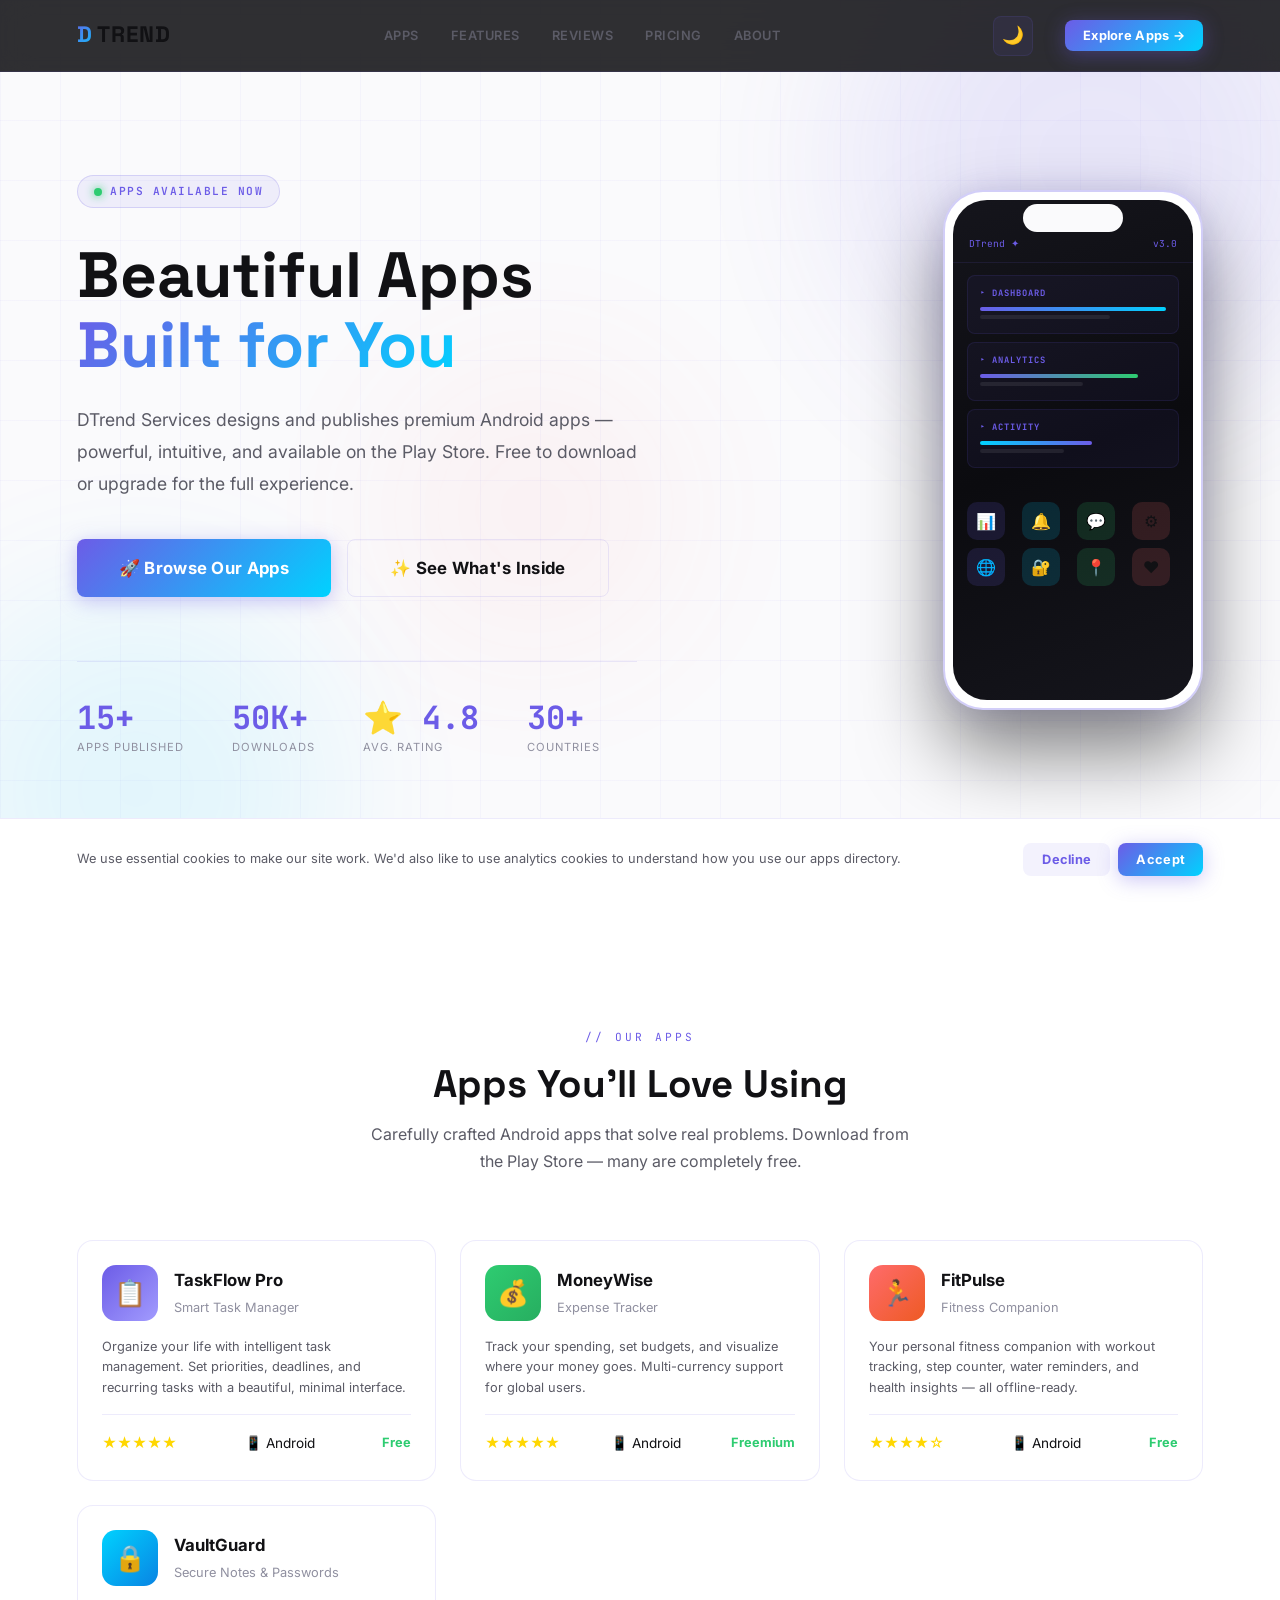
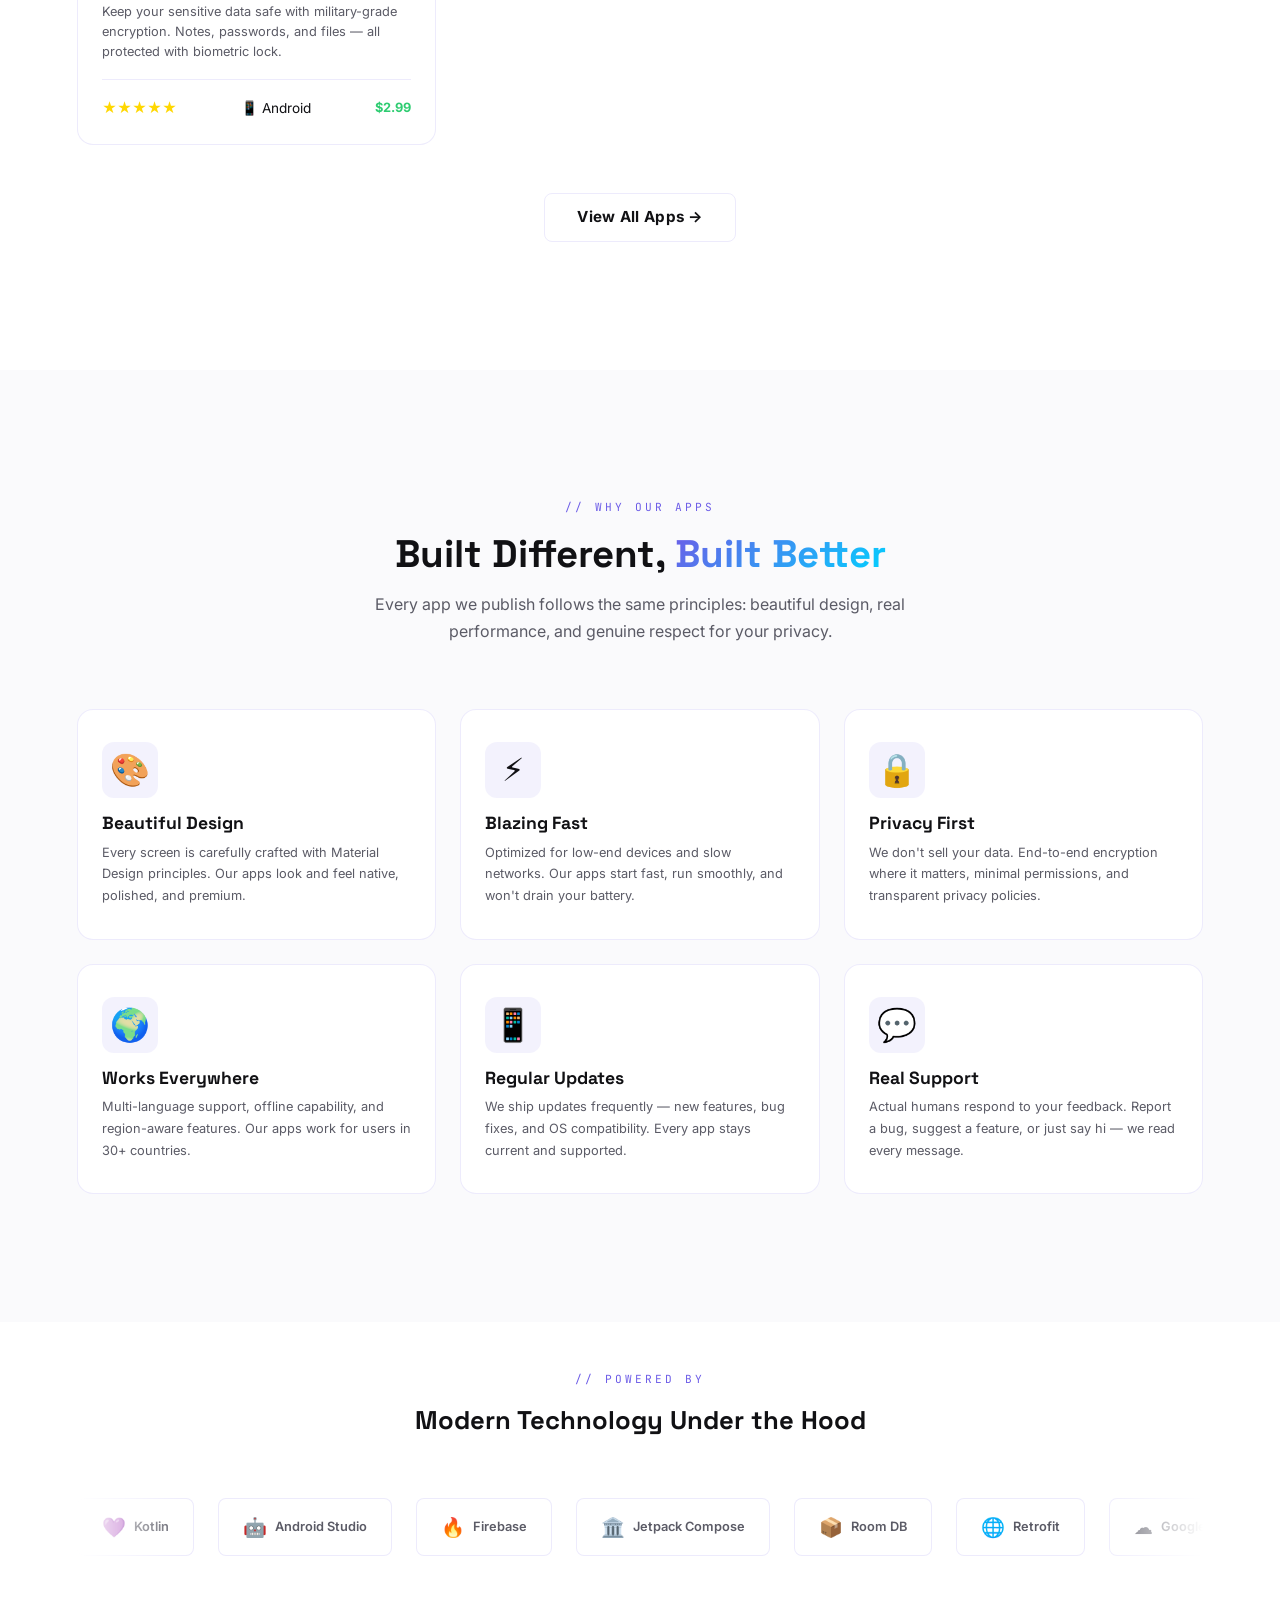
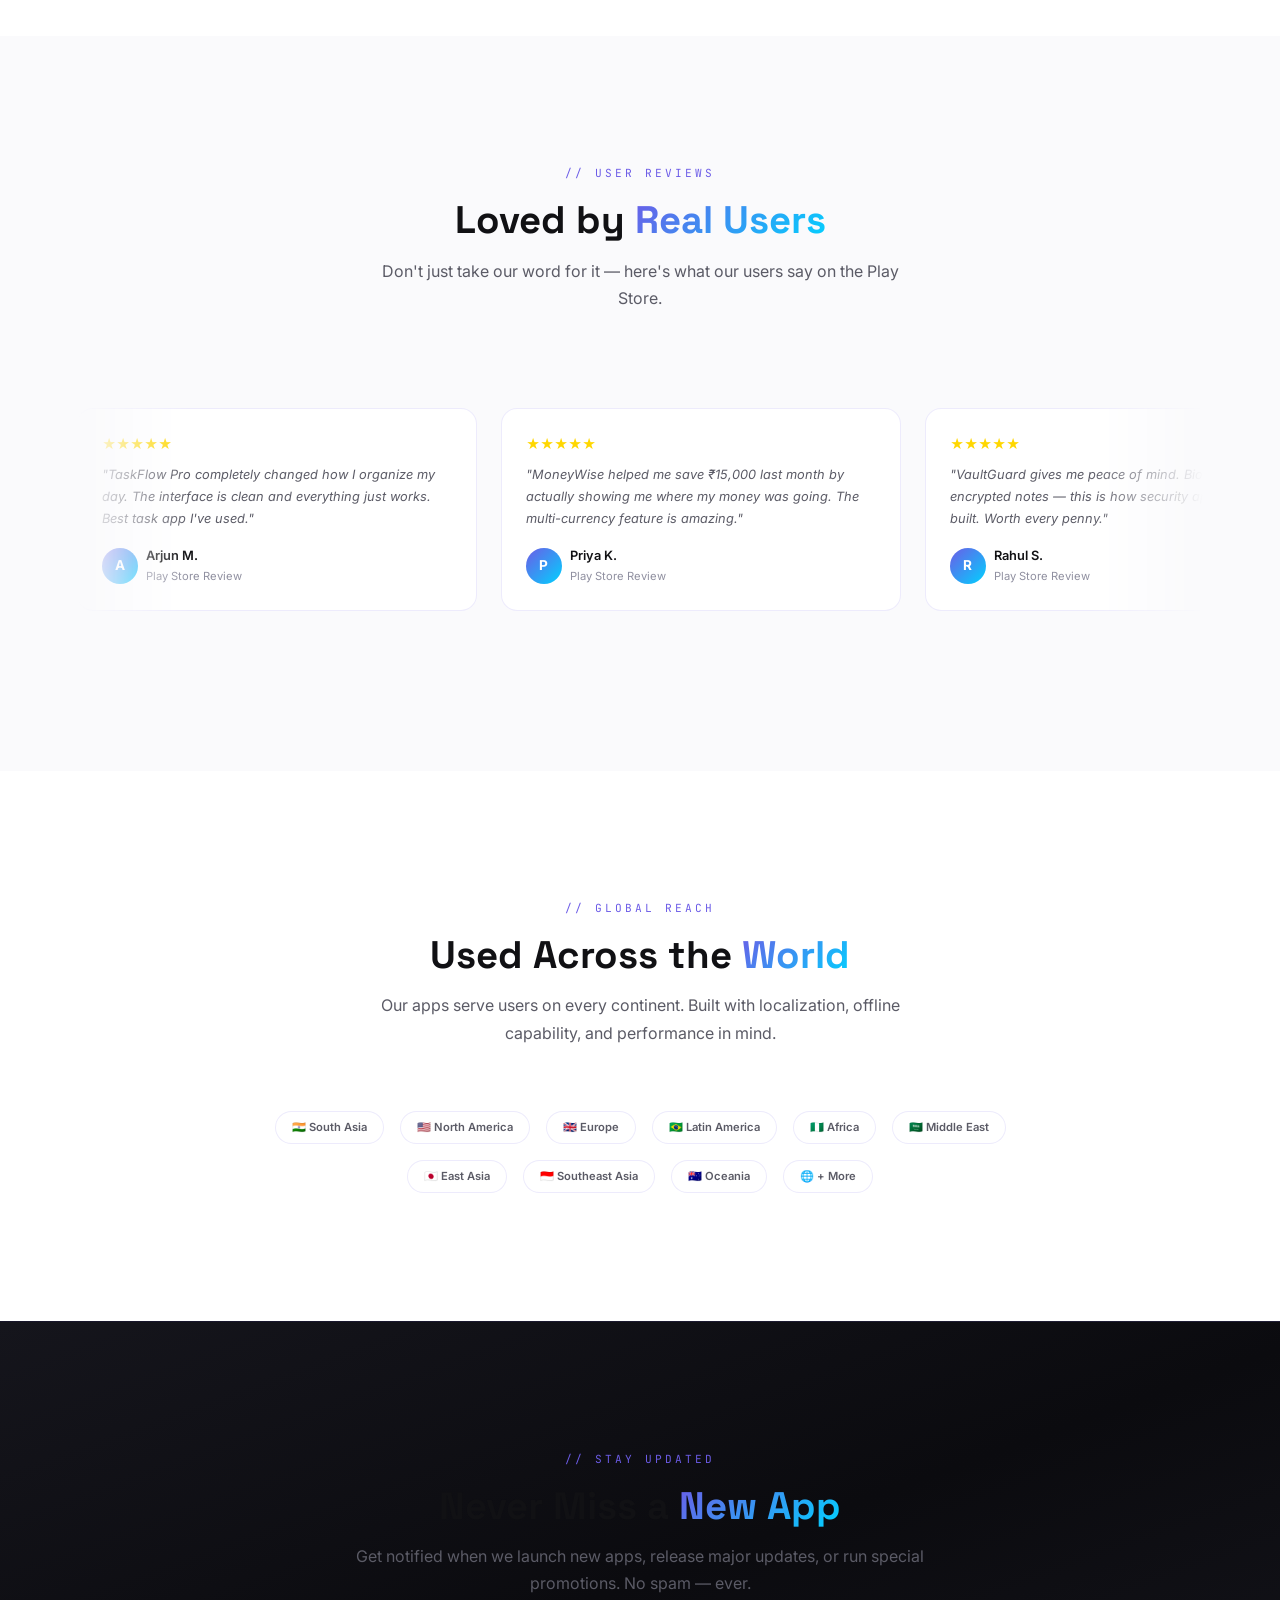
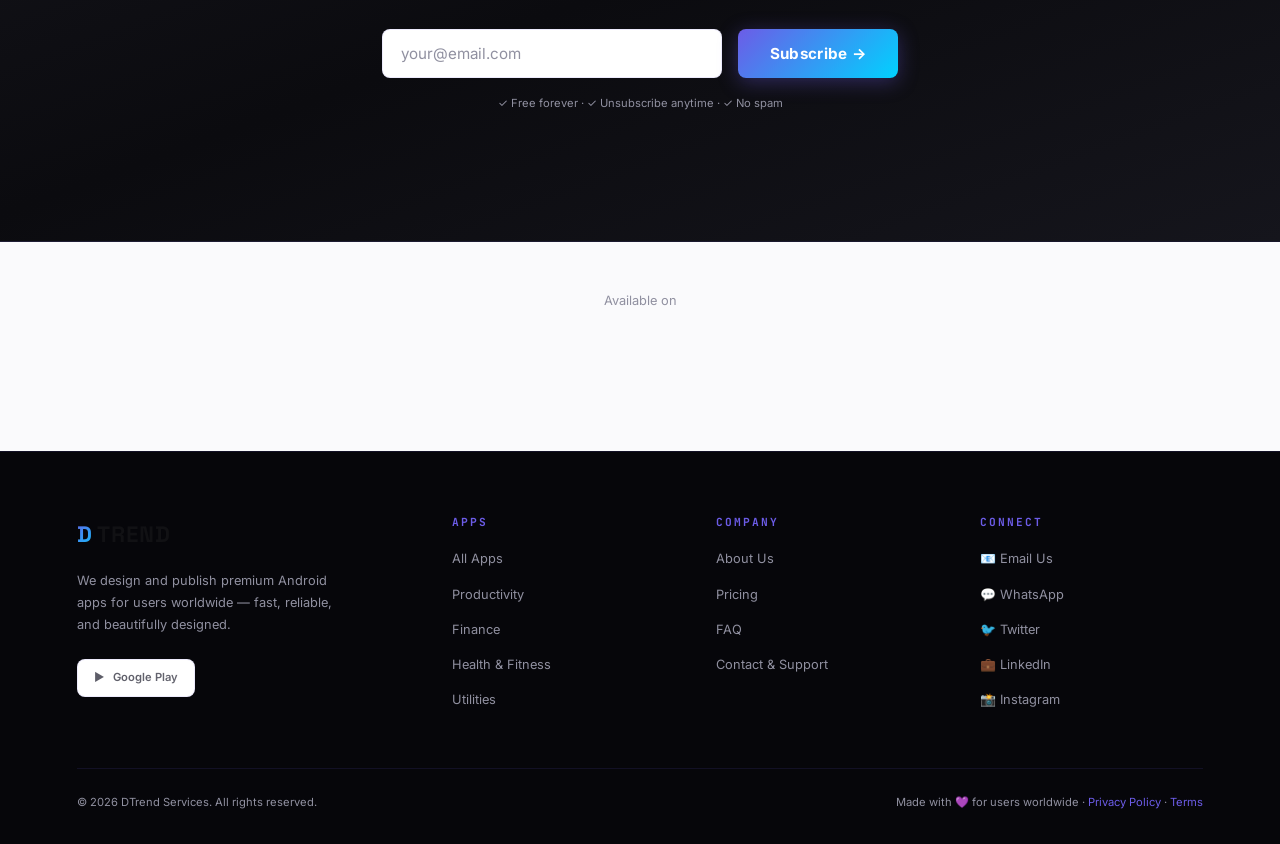
==== commit 2a300bf5: "feat: add privacy and terms pages for MyFocus app with styling adjustments" ====
--- a/index.html
+++ b/index.html
@@ -461,7 +461,7 @@
   <section class="section cta-section" id="cta">
     <div class="cta-section__inner reveal">
       <span class="section-label">// Stay Updated</span>
-      <h2 class="section-title">Never Miss a <span class="text-gradient">New App</span></h2>
+      <h2 class="section-title" style="color:var(--color-text-primary)">Never Miss a <span class="text-gradient">New App</span></h2>
       <p style="color:var(--color-text-secondary);margin-bottom:var(--sp-3)">Get notified when we launch new apps, release major updates, or run special promotions. No spam — ever.</p>
 
       <div class="cta-section__form">
@@ -474,13 +474,13 @@
 
   <!-- ══════ STORE BADGES ══════ -->
   <section class="section" style="padding-top:var(--sp-6);padding-bottom:var(--sp-6);text-align:center">
-    <p style="color:var(--color-text-muted);font-size:var(--fs-small);margin-bottom:var(--sp-3)">Available on</p>
-    <div style="display:flex;gap:var(--sp-2);justify-content:center;flex-wrap:wrap">
-      <a href="#" class="store-badge store-badge-shimmer bounce-in">
-        <span style="font-size:1.4rem">▶️</span>
-        <div>
-          <div style="font-size:0.65rem;opacity:0.7">GET IT ON</div>
-          <div style="font-weight:700;font-size:0.9rem">Google Play</div>
+    <p style="color:var(--color-text-muted);font-size:var(--fs-small);margin-bottom:var(--sp-2)">Available on</p>
+    <div style="display:inline-flex;gap:var(--sp-2);justify-content:center;flex-wrap:wrap">
+      <a href="#" class="store-badge store-badge-shimmer bounce-in" style="padding:12px 28px;font-size:1rem">
+        <span style="font-size:1.8rem">▶️</span>
+        <div style="text-align:left">
+          <div style="font-size:0.65rem;opacity:0.7;text-transform:uppercase;letter-spacing:0.5px">GET IT ON</div>
+          <div style="font-weight:700;font-size:1.05rem">Google Play</div>
         </div>
       </a>
     </div>
--- a/styles.css
+++ b/styles.css
@@ -559,3 +559,56 @@
 ::-webkit-scrollbar-thumb:hover {
   background: var(--color-primary);
 }
+
+/* Privacy and Terms Pages */
+.privacy-terms-page {
+  padding-top: var(--nav-height); /* Offset for fixed navbar */
+  max-width: 800px;
+  margin: 0 auto;
+  padding-left: var(--content-px);
+  padding-right: var(--content-px);
+}
+
+.privacy-terms-page .section-header {
+  text-align: left;
+  margin-bottom: var(--sp-6);
+}
+
+.privacy-terms-page .section-title {
+  font-size: var(--fs-h2);
+  margin-bottom: var(--sp-2);
+}
+
+.privacy-terms-page .section-sub {
+  color: var(--color-text-muted);
+  font-size: var(--fs-small);
+}
+
+.privacy-terms-page .text-content h2 {
+  font-size: var(--fs-h3);
+  margin-top: var(--sp-6);
+  margin-bottom: var(--sp-3);
+  color: var(--color-text-primary);
+}
+
+.privacy-terms-page .text-content h3 {
+  font-size: var(--fs-h4);
+  margin-top: var(--sp-4);
+  margin-bottom: var(--sp-2);
+  color: var(--color-text-primary);
+}
+
+.privacy-terms-page .text-content p {
+  margin-bottom: var(--sp-3);
+}
+
+.privacy-terms-page .text-content ul {
+  list-style: disc;
+  margin-left: var(--sp-4);
+  margin-bottom: var(--sp-3);
+  color: var(--color-text-secondary);
+}
+
+.privacy-terms-page .text-content ul li {
+  margin-bottom: var(--sp-1);
+}
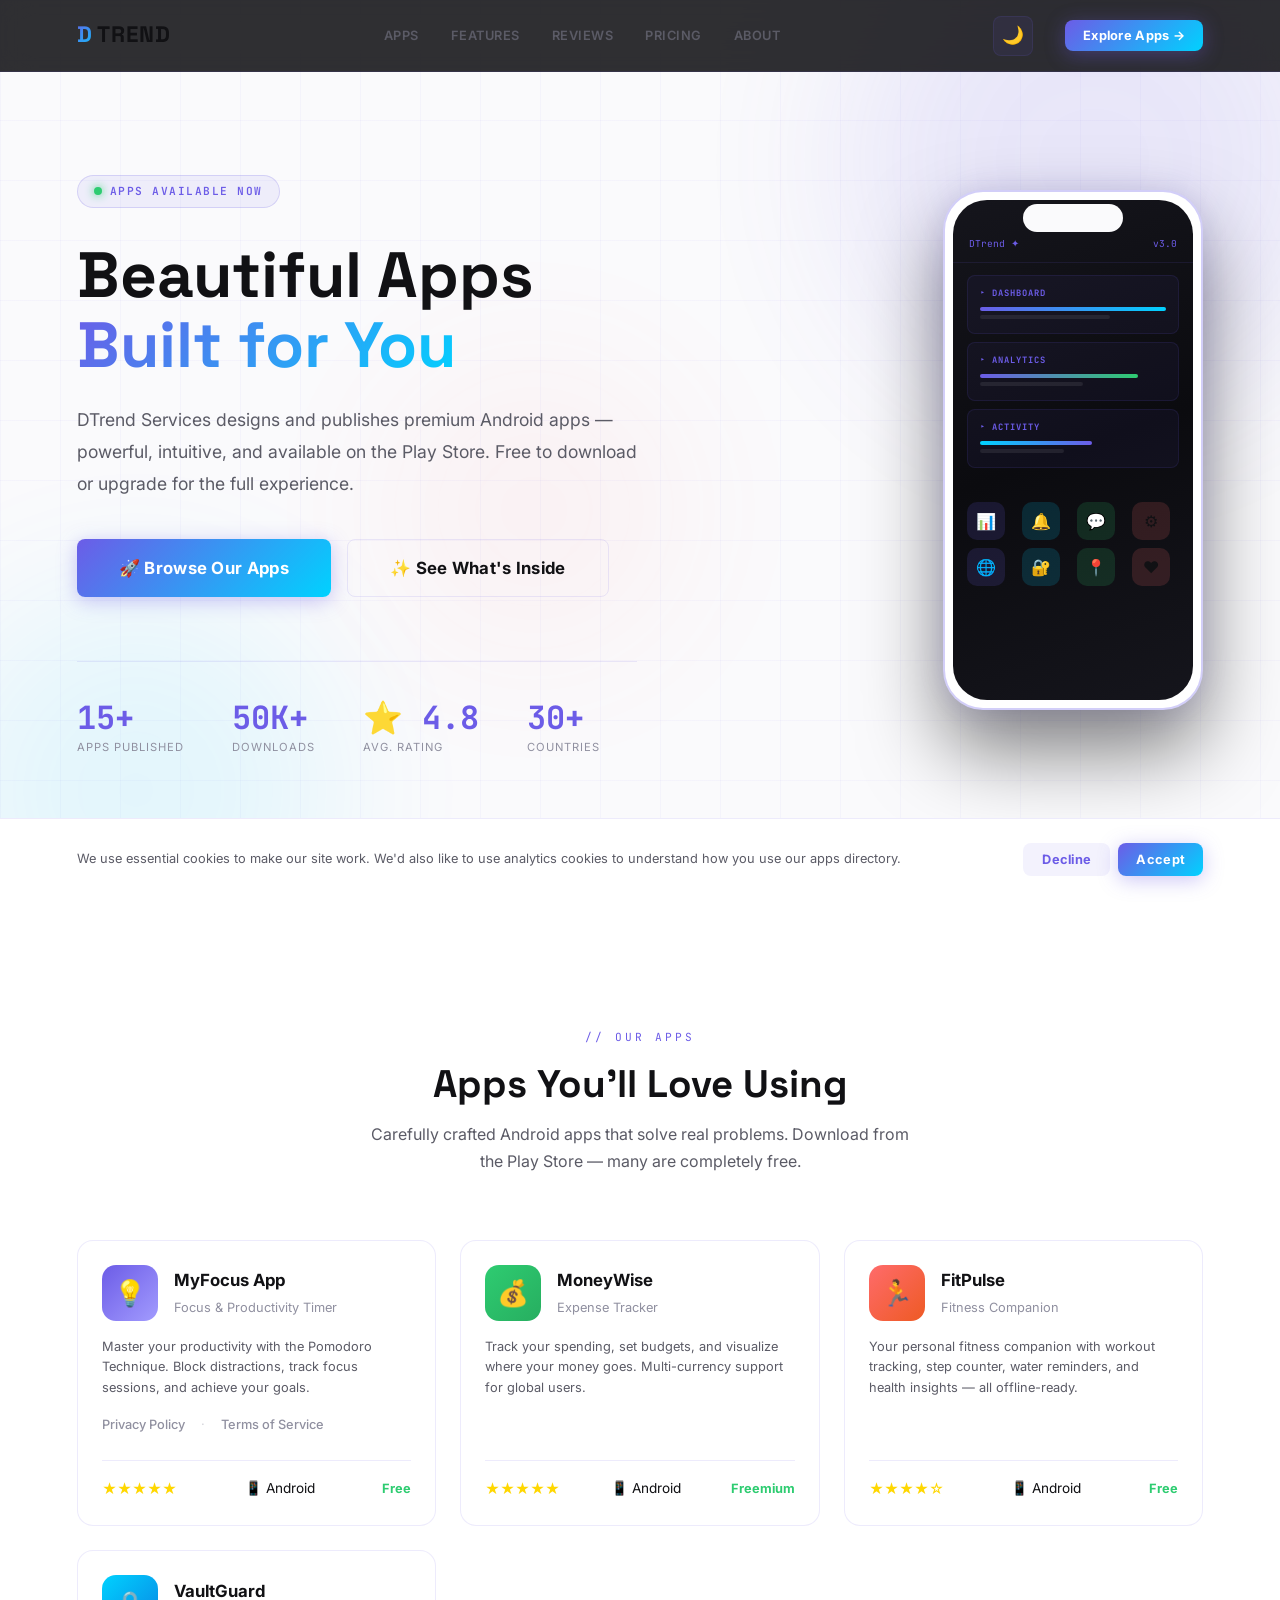
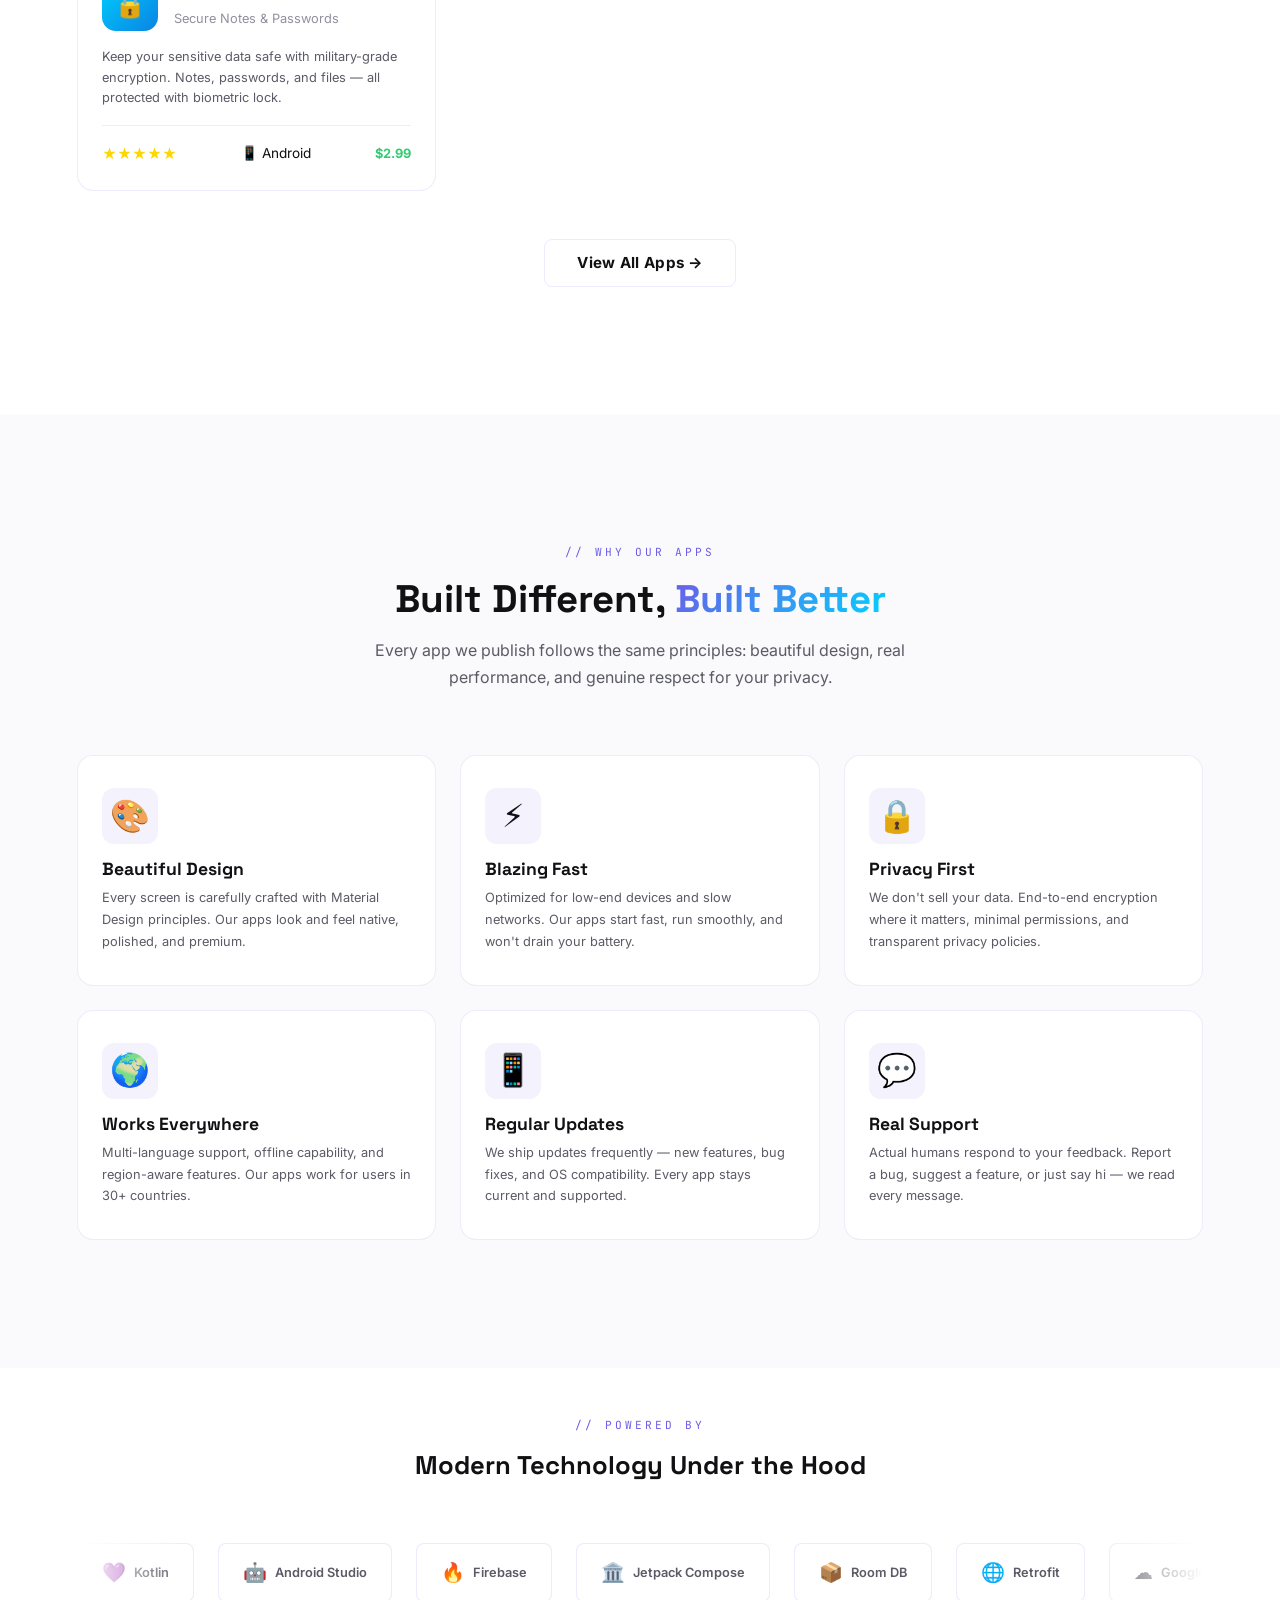
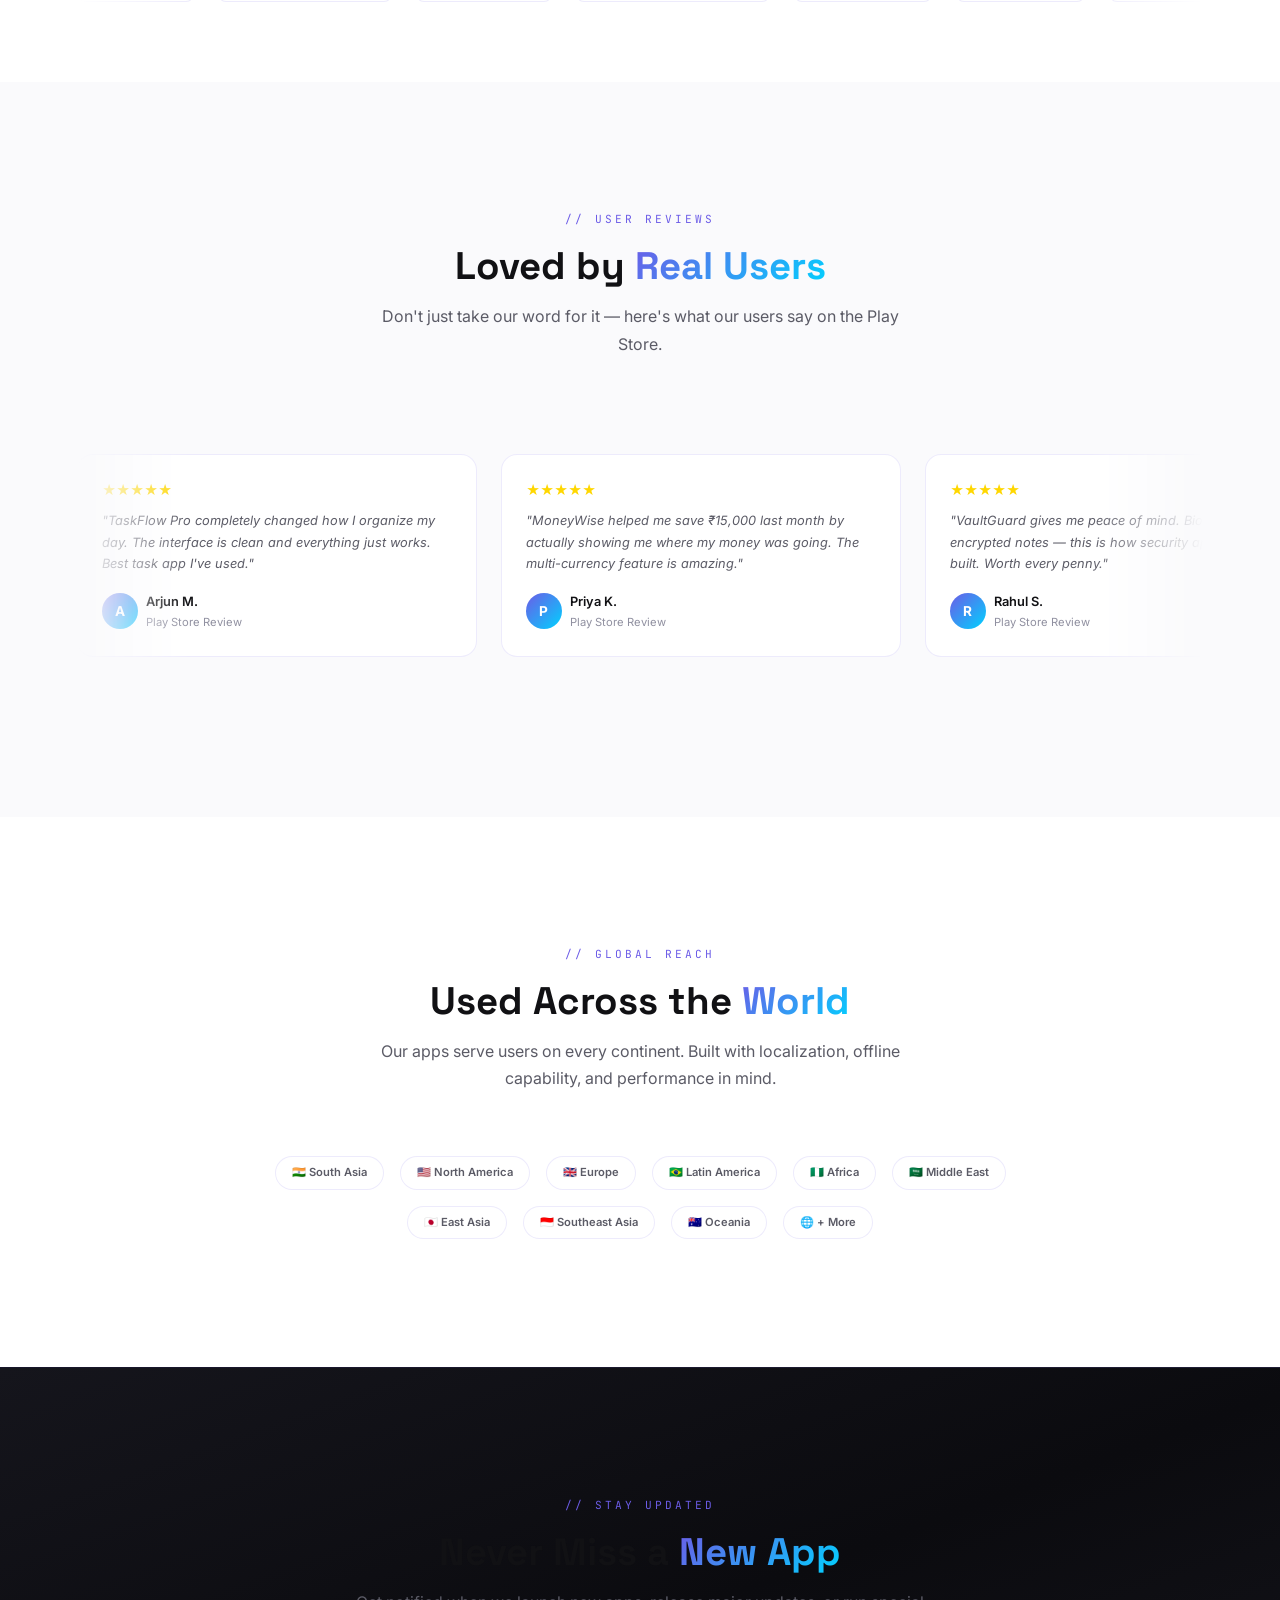
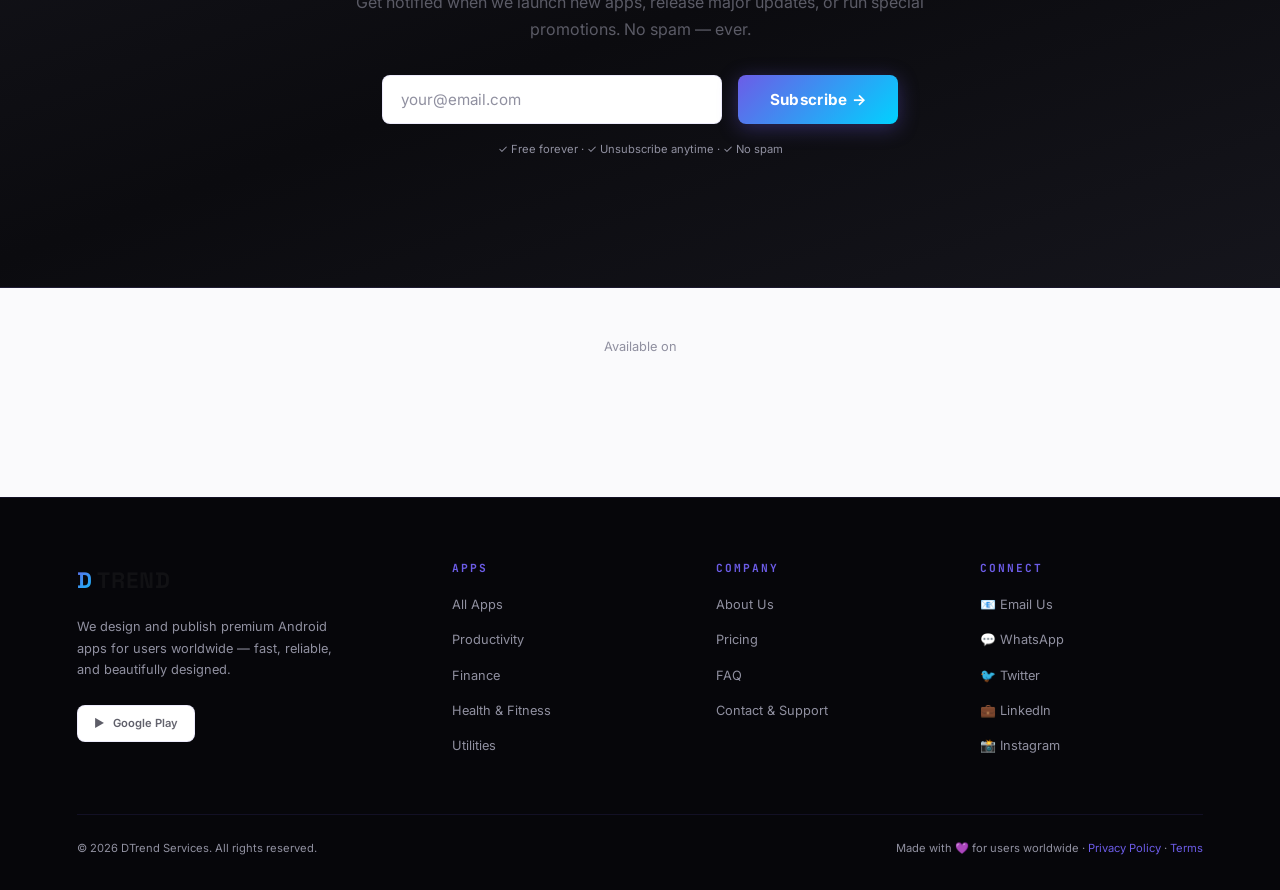
==== commit df6e31e2: "feat: add MyFocus app showcase, privacy policy, and terms pages with site navigation updates" ====
--- a/index.html
+++ b/index.html
@@ -163,16 +163,21 @@
     </div>
 
     <div class="grid grid-auto stagger-children" style="max-width:var(--max-width);margin:0 auto">
-      <div class="app-card reveal" data-category="productivity">
+      <div class="app-card reveal" data-category="productivity" data-name="MyFocus App" data-desc="focus timer pomodoro productivity distractions habits attention consistency" data-href="apps/MyFocus/showcase.html" tabindex="0" role="region" aria-label="MyFocus App Card">
         <div class="app-card__header">
-          <div class="app-card__icon" style="background:linear-gradient(135deg,#6C5CE7,#a29bfe)">📋</div>
+          <div class="app-card__icon" style="background:linear-gradient(135deg,#6C5CE7,#a29bfe)">💡</div>
           <div class="app-card__meta">
-            <div class="app-card__name">TaskFlow Pro</div>
-            <div class="app-card__tagline">Smart Task Manager</div>
-          </div>
-        </div>
-        <div class="app-card__body">
-          <p class="app-card__desc">Organize your life with intelligent task management. Set priorities, deadlines, and recurring tasks with a beautiful, minimal interface.</p>
+            <div class="app-card__name"><a href="apps/MyFocus/showcase.html" class="app-card__title-link">MyFocus App</a></div>
+            <div class="app-card__tagline">Focus &amp; Productivity Timer</div>
+          </div>
+        </div>
+        <div class="app-card__body app-card__body--extended">
+          <p class="app-card__desc">Master your productivity with the Pomodoro Technique. Block distractions, track focus sessions, and achieve your goals.</p>
+          <div class="app-card__legal">
+            <a href="apps/MyFocus/privacy.html" class="app-card__legal-link">Privacy Policy</a>
+            <span class="app-card__legal-sep">·</span>
+            <a href="apps/MyFocus/terms.html" class="app-card__legal-link">Terms of Service</a>
+          </div>
         </div>
         <div class="app-card__footer">
           <div class="stars">★★★★★</div>
@@ -540,8 +545,8 @@
     <span>© 2026 DTrend Services. All rights reserved.</span>
     <span>
       Made with 💜 for users worldwide ·
-      <a href="#">Privacy Policy</a> ·
-      <a href="#">Terms</a>
+      <a href="apps/MyFocus/privacy.html">Privacy Policy</a> ·
+      <a href="apps/MyFocus/terms.html">Terms</a>
     </span>
   </div>
 </footer>
--- a/components.css
+++ b/components.css
@@ -153,9 +153,11 @@
 .navbar__burger.open span:nth-child(1) {
   transform: rotate(45deg) translate(5px, 5px);
 }
+
 .navbar__burger.open span:nth-child(2) {
   opacity: 0;
 }
+
 .navbar__burger.open span:nth-child(3) {
   transform: rotate(-45deg) translate(5px, -5px);
 }
@@ -192,8 +194,13 @@
 }
 
 @media (max-width: 900px) {
-  .navbar__nav { display: none; }
-  .navbar__burger { display: block; }
+  .navbar__nav {
+    display: none;
+  }
+
+  .navbar__burger {
+    display: block;
+  }
 }
 
 
@@ -266,11 +273,20 @@
 }
 
 @keyframes pulse-dot {
-  0%, 100% { opacity: 1; }
-  50% { opacity: 0.4; }
-}
-
-.hero h1 { margin-bottom: var(--sp-3); }
+
+  0%,
+  100% {
+    opacity: 1;
+  }
+
+  50% {
+    opacity: 0.4;
+  }
+}
+
+.hero h1 {
+  margin-bottom: var(--sp-3);
+}
 
 .hero__sub {
   font-size: 1.1rem;
@@ -333,8 +349,15 @@
 }
 
 @keyframes phone-float {
-  0%, 100% { transform: translateY(0) rotate(0deg); }
-  50% { transform: translateY(-16px) rotate(1deg); }
+
+  0%,
+  100% {
+    transform: translateY(0) rotate(0deg);
+  }
+
+  50% {
+    transform: translateY(-16px) rotate(1deg);
+  }
 }
 
 .phone-notch {
@@ -367,7 +390,9 @@
   border-bottom: 1px solid var(--color-border);
 }
 
-.phone-content { padding: 12px 14px; }
+.phone-content {
+  padding: 12px 14px;
+}
 
 .phone-card-mock {
   background: rgba(108, 92, 231, 0.06);
@@ -418,7 +443,9 @@
 }
 
 @media (max-width: 1100px) {
-  .hero__phone { display: none; }
+  .hero__phone {
+    display: none;
+  }
 }
 
 
@@ -514,6 +541,53 @@
   font-weight: 700;
   font-size: var(--fs-small);
   color: var(--color-success);
+}
+
+.app-card[data-href] {
+  cursor: pointer;
+}
+
+.app-card__title-link {
+  color: inherit;
+  text-decoration: none;
+  transition: color var(--transition-fast);
+}
+
+.app-card__title-link:hover {
+  color: var(--color-primary);
+}
+
+.app-card__body--extended {
+  padding-bottom: var(--sp-1);
+}
+
+.app-card__legal {
+  display: flex;
+  align-items: center;
+  gap: var(--sp-2);
+  margin-top: var(--sp-2);
+  font-size: var(--fs-small);
+}
+
+.app-card__legal-link {
+  color: var(--color-text-muted);
+  text-decoration: none;
+  font-size: 0.8rem;
+  font-weight: 500;
+  transition: color var(--transition-fast);
+  position: relative;
+  z-index: 2;
+}
+
+.app-card__legal-link:hover {
+  color: var(--color-primary);
+  text-decoration: underline;
+}
+
+.app-card__legal-sep {
+  color: var(--color-text-muted);
+  opacity: 0.4;
+  font-size: 0.8rem;
 }
 
 
@@ -600,8 +674,13 @@
 }
 
 @keyframes marquee-scroll {
-  0% { transform: translateX(0); }
-  100% { transform: translateX(-50%); }
+  0% {
+    transform: translateX(0);
+  }
+
+  100% {
+    transform: translateX(-50%);
+  }
 }
 
 .marquee__item {
@@ -1084,8 +1163,15 @@
 }
 
 @keyframes fadeIn {
-  from { opacity: 0; transform: translateY(12px); }
-  to   { opacity: 1; transform: translateY(0); }
+  from {
+    opacity: 0;
+    transform: translateY(12px);
+  }
+
+  to {
+    opacity: 1;
+    transform: translateY(0);
+  }
 }
 
 .form-wizard__actions {
@@ -1452,4 +1538,4 @@
   color: var(--color-text-secondary);
   max-width: 400px;
   margin: 0 auto var(--sp-4);
-}
+}
